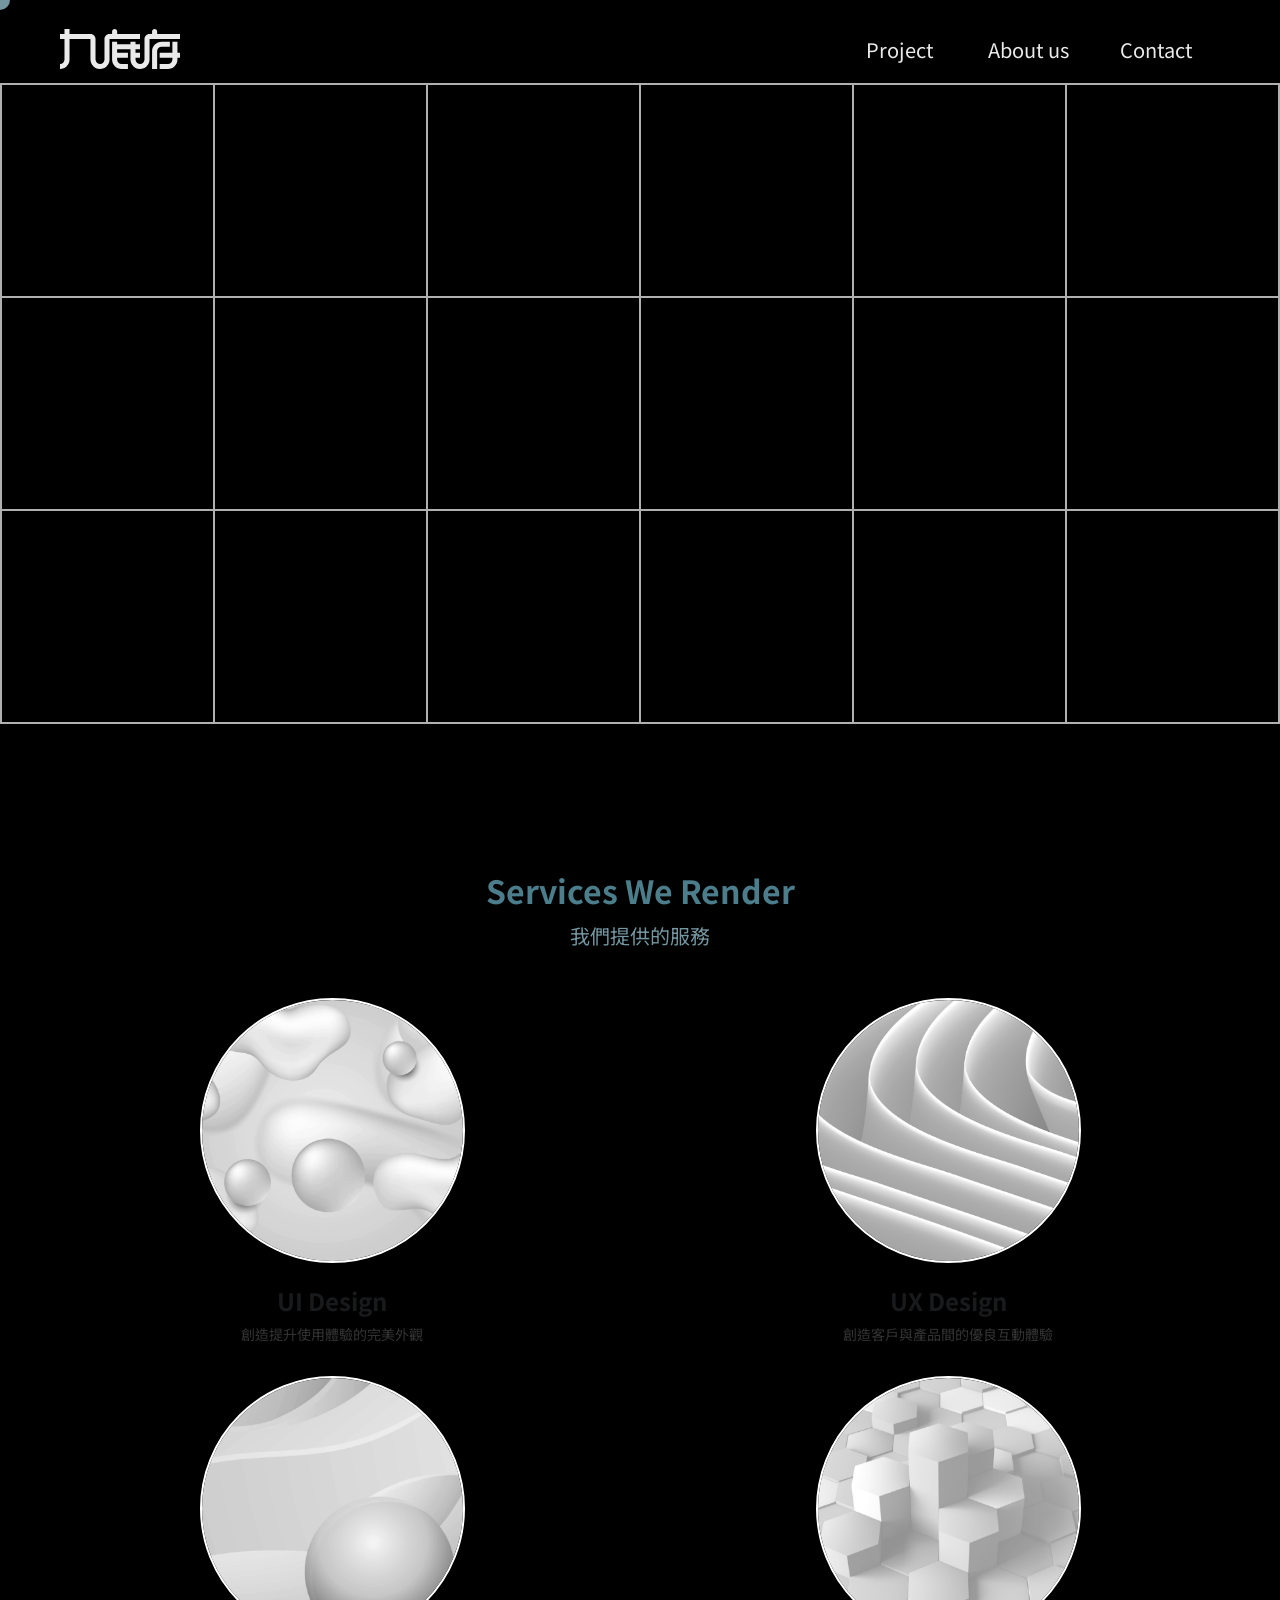
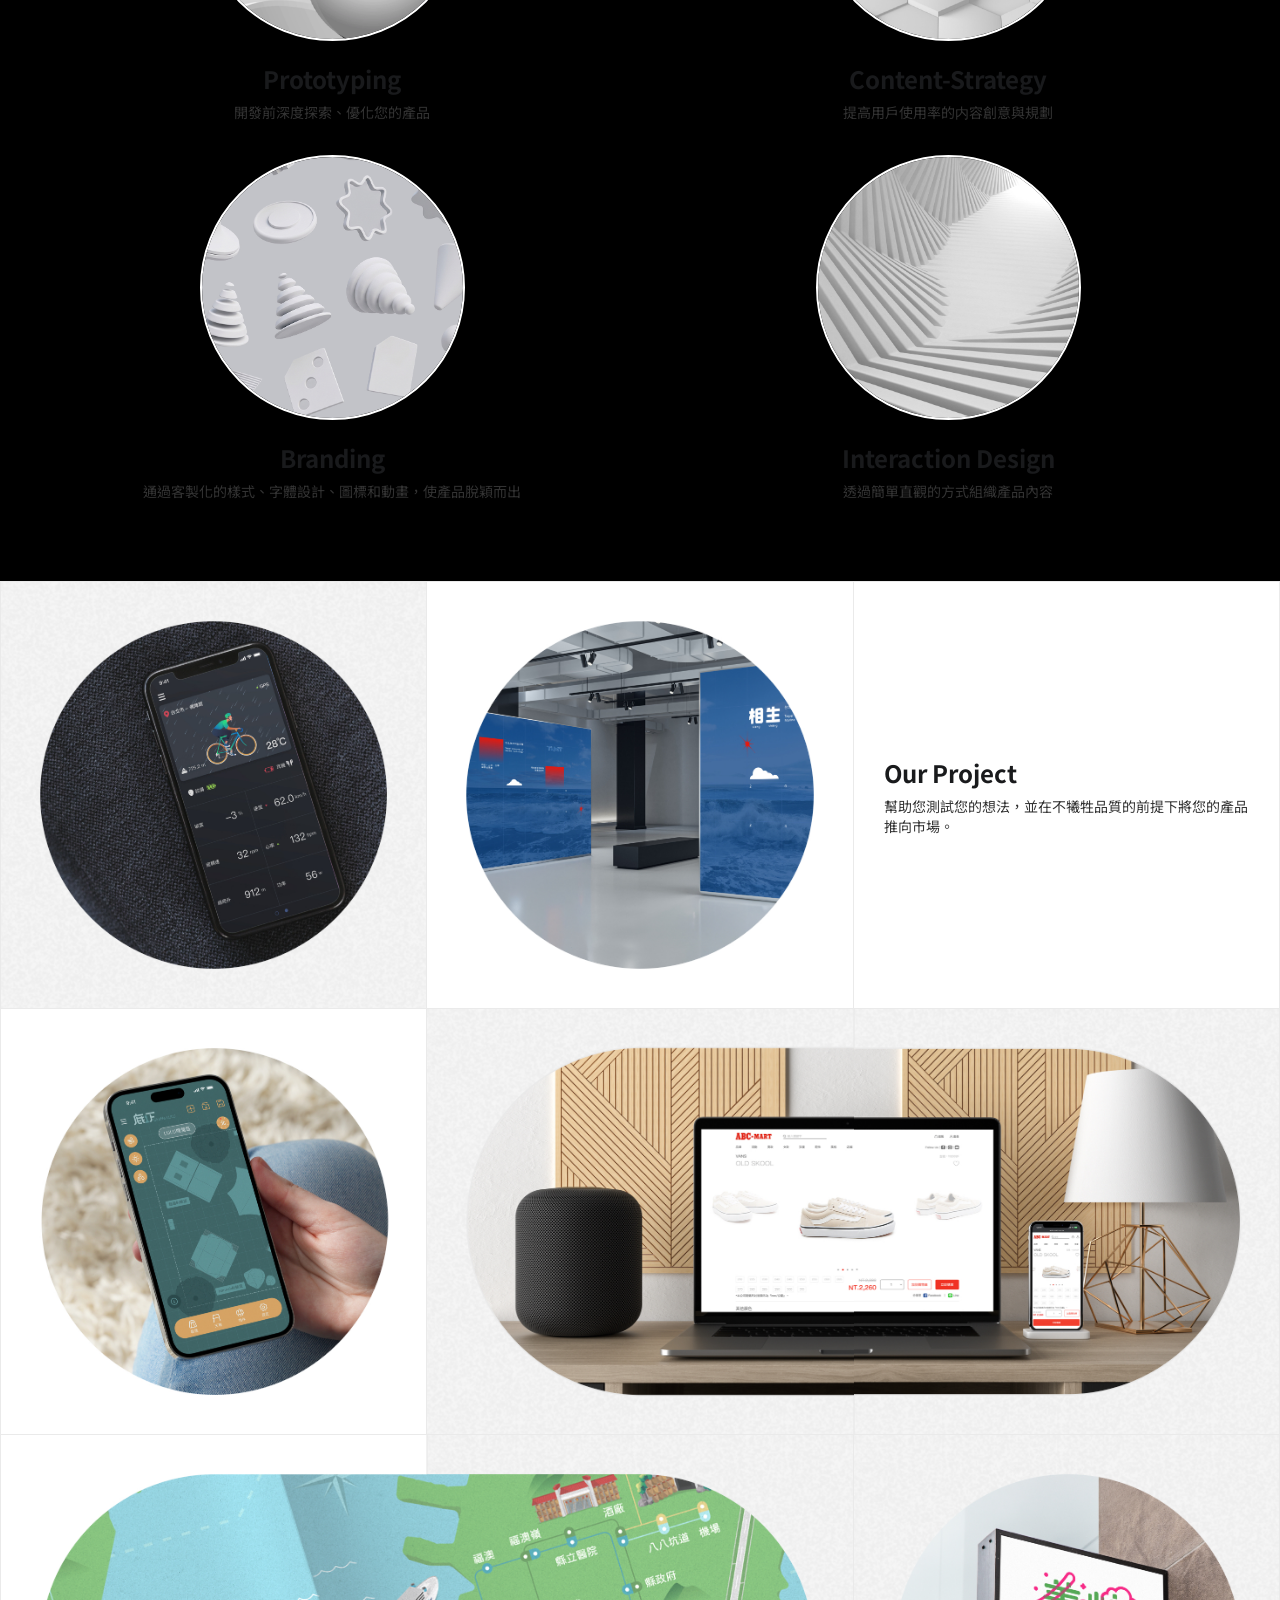
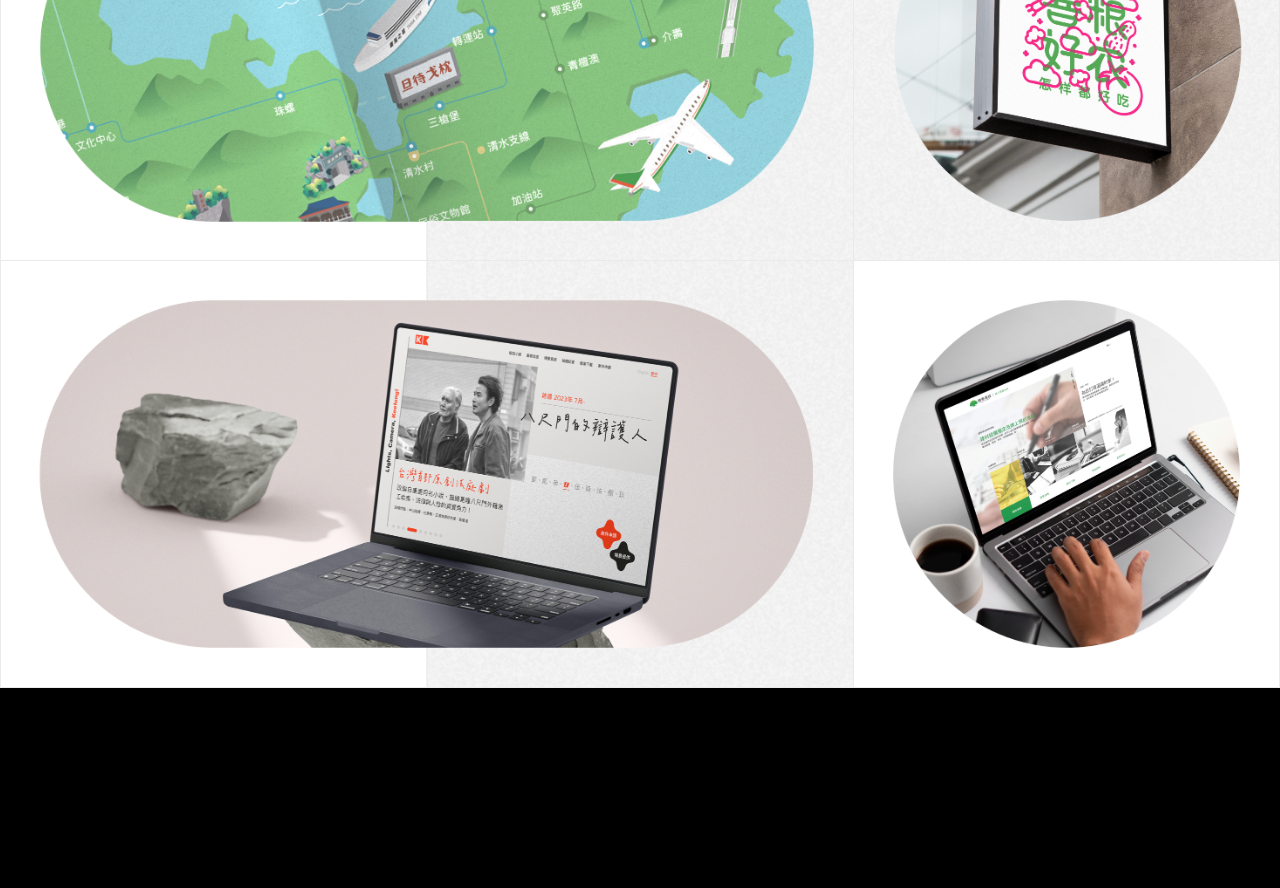
==== index.html @ fb6f55e9 "初始版本：首頁 Banner、Services 區塊、Portfolio Grid" ====
<!DOCTYPE html>
<html lang="zh-Hant">
<head>
  <meta charset="UTF-8">
  <meta name="viewport" content="width=device-width, initial-scale=1.0">
  <title>Giraffe 9 Studio</title>
  <link rel="preconnect" href="https://fonts.googleapis.com">
  <link rel="preconnect" href="https://fonts.gstatic.com" crossorigin>
  <link href="https://fonts.googleapis.com/css2?family=Noto+Sans+TC:wght@300;400;500;700&display=swap" rel="stylesheet">
  <link rel="stylesheet" href="css/style.css">
</head>
<body>
  <!-- Full-site Video Background -->
  <div class="bg-video-wrapper">
    <video class="bg-video" autoplay muted loop playsinline>
      <source src="images_videos/background.mp4" type="video/mp4">
    </video>
  </div>

  <!-- Header -->
  <header class="header">
    <a href="index.html" class="header-logo">
      <img src="images_videos/logo_white.svg" alt="Giraffe 9 Studio" width="120" height="40">
    </a>
    <nav class="header-nav">
      <a href="works.html">Project</a>
      <a href="about.html">About us</a>
      <a href="contact.html">Contact</a>
    </nav>
    <button class="menu-toggle" aria-label="開啟選單">
      <span></span>
      <span></span>
      <span></span>
    </button>
  </header>

  <!-- Site Content Container -->
  <div class="site-content">

    <!-- Banner -->
    <section class="banner">
      <video class="banner-video" autoplay muted loop playsinline>
        <source src="images_videos/banner.mp4" type="video/mp4">
      </video>
      <div class="banner-grid-wrapper">
        <div class="banner-grid">
          <div class="banner-grid-item"></div>
          <div class="banner-grid-item"></div>
          <div class="banner-grid-item"></div>
          <div class="banner-grid-item"></div>
          <div class="banner-grid-item"></div>
          <div class="banner-grid-item"></div>
          <div class="banner-grid-item"></div>
          <div class="banner-grid-item"></div>
          <div class="banner-grid-item"></div>
          <div class="banner-grid-item"></div>
          <div class="banner-grid-item"></div>
          <div class="banner-grid-item"></div>
          <div class="banner-grid-item"></div>
          <div class="banner-grid-item"></div>
          <div class="banner-grid-item"></div>
          <div class="banner-grid-item"></div>
          <div class="banner-grid-item"></div>
          <div class="banner-grid-item"></div>
        </div>
      </div>
    </section>

    <!-- Services Section -->
    <section class="services">
      <h2 class="services-title">Services We Render</h2>
      <p class="services-subtitle">我們提供的服務</p>

      <div class="services-grid">
        <!-- Row 1: circle + circle + pill -->
        <div class="service-item-wrapper circle-wrapper">
          <div class="service-item circle">
            <img src="images_videos/block_a/block_a_01.jpg" alt="UI Design" class="service-img default">
            <img src="images_videos/block_a/block_a_01_color.jpg" alt="UI Design" class="service-img hover">
          </div>
          <h3 class="service-name">UI Design</h3>
          <p class="service-desc">創造提升使用體驗的完美外觀</p>
        </div>
        <div class="service-item-wrapper circle-wrapper">
          <div class="service-item circle">
            <img src="images_videos/block_a/block_a_02.jpg" alt="UX Design" class="service-img default">
            <img src="images_videos/block_a/block_a_02_color.jpg" alt="UX Design" class="service-img hover">
          </div>
          <h3 class="service-name">UX Design</h3>
          <p class="service-desc">創造客戶與產品間的優良互動體驗</p>
        </div>
        <div class="service-item-wrapper pill-wrapper">
          <div class="service-item pill">
            <img src="images_videos/block_a/block_a_03.jpg" alt="Prototyping" class="service-img default">
            <img src="images_videos/block_a/block_a_03_color.jpg" alt="Prototyping" class="service-img hover">
          </div>
          <h3 class="service-name">Prototyping</h3>
          <p class="service-desc">開發前深度探索、優化您的產品</p>
        </div>

        <!-- Row 2: circle + pill + circle -->
        <div class="service-item-wrapper circle-wrapper">
          <div class="service-item circle">
            <img src="images_videos/block_a/block_a_04.jpg" alt="Content-Strategy" class="service-img default">
            <img src="images_videos/block_a/block_a_04_color.jpg" alt="Content-Strategy" class="service-img hover">
          </div>
          <h3 class="service-name">Content-Strategy</h3>
          <p class="service-desc">提高用戶使用率的内容創意與規劃</p>
        </div>
        <div class="service-item-wrapper pill-wrapper">
          <div class="service-item pill">
            <img src="images_videos/block_a/block_a_05.jpg" alt="Branding" class="service-img default">
            <img src="images_videos/block_a/block_a_05_color.jpg" alt="Branding" class="service-img hover">
          </div>
          <h3 class="service-name">Branding</h3>
          <p class="service-desc">通過客製化的樣式、字體設計、圖標和動畫，使產品脫穎而出</p>
        </div>
        <div class="service-item-wrapper circle-wrapper">
          <div class="service-item circle">
            <img src="images_videos/block_a/block_a_06.jpg" alt="Interaction Design" class="service-img default">
            <img src="images_videos/block_a/block_a_06_color.jpg" alt="Interaction Design" class="service-img hover">
          </div>
          <h3 class="service-name">Interaction Design</h3>
          <p class="service-desc">透過簡單直觀的方式組織產品內容</p>
        </div>
      </div>
    </section>

    <!-- Portfolio Grid -->
    <div class="portfolio-grid-wrapper">
      <section class="portfolio-grid">
        <div class="portfolio-item">
          <img src="images_videos/block_b/01.jpg" alt="作品 1" class="portfolio-img default">
          <img src="images_videos/block_b/01_hover.jpg" alt="作品 1" class="portfolio-img hover">
        </div>
        <div class="portfolio-item">
          <img src="images_videos/block_b/02.jpg" alt="作品 2" class="portfolio-img default">
          <img src="images_videos/block_b/02_hover.jpg" alt="作品 2" class="portfolio-img hover">
        </div>
        <div class="portfolio-item portfolio-text">
          <div class="portfolio-text-content">
            <h3>Our Project</h3>
            <p>幫助您測試您的想法，並在不犧牲品質的前提下將您的產品推向市場。</p>
          </div>
        </div>
        <div class="portfolio-item">
          <img src="images_videos/block_b/04.jpg" alt="作品 4" class="portfolio-img default">
          <img src="images_videos/block_b/04_hover.jpg" alt="作品 4" class="portfolio-img hover">
        </div>
        <div class="portfolio-item group-a">
          <img src="images_videos/block_b/05.jpg" alt="作品 5" class="portfolio-img default">
          <img src="images_videos/block_b/05_hover.jpg" alt="作品 5" class="portfolio-img hover">
        </div>
        <div class="portfolio-item group-a">
          <img src="images_videos/block_b/06.jpg" alt="作品 6" class="portfolio-img default">
          <img src="images_videos/block_b/06_hover.jpg" alt="作品 6" class="portfolio-img hover">
        </div>
        <div class="portfolio-item group-b">
          <img src="images_videos/block_b/07.jpg" alt="作品 7" class="portfolio-img default">
          <img src="images_videos/block_b/07_hover.jpg" alt="作品 7" class="portfolio-img hover">
        </div>
        <div class="portfolio-item group-b">
          <img src="images_videos/block_b/08.jpg" alt="作品 8" class="portfolio-img default">
          <img src="images_videos/block_b/08_hover.jpg" alt="作品 8" class="portfolio-img hover">
        </div>
        <div class="portfolio-item">
          <img src="images_videos/block_b/09.jpg" alt="作品 9" class="portfolio-img default">
          <img src="images_videos/block_b/09_hover.jpg" alt="作品 9" class="portfolio-img hover">
        </div>
        <div class="portfolio-item group-c">
          <img src="images_videos/block_b/10.jpg" alt="作品 10" class="portfolio-img default">
          <img src="images_videos/block_b/10_hover.jpg" alt="作品 10" class="portfolio-img hover">
        </div>
        <div class="portfolio-item group-c">
          <img src="images_videos/block_b/11.jpg" alt="作品 11" class="portfolio-img default">
          <img src="images_videos/block_b/11_hover.jpg" alt="作品 11" class="portfolio-img hover">
        </div>
        <div class="portfolio-item">
          <img src="images_videos/block_b/12.jpg" alt="作品 12" class="portfolio-img default">
          <img src="images_videos/block_b/12_hover.jpg" alt="作品 12" class="portfolio-img hover">
        </div>
      </section>
    </div>

  </div>

  <!-- Custom Cursor -->
  <div class="cursor-dot"></div>

  <script src="js/main.js?v=2"></script>
</body>
</html>
---- css/style.css ----
/* ===== Reset & Base ===== */
*,
*::before,
*::after {
  margin: 0;
  padding: 0;
  box-sizing: border-box;
}

:root {
  --color-primary: #1a1a1a;
  --color-white: #fff;
  --font-main: 'Noto Sans TC', 'Helvetica Neue', Arial, sans-serif;
  --max-width: 1600px;
  --content-max-width: 1950px;
}

html {
  height: 100%;
}

body {
  font-family: var(--font-main);
  margin: 0;
  min-height: 100%;
  background: #000;
}

/* ===== Full-site Video Background ===== */
.bg-video-wrapper {
  position: fixed;
  top: 0;
  left: 0;
  width: 100%;
  height: 100%;
  z-index: 0;
}

.bg-video {
  width: 100%;
  height: 100%;
  object-fit: cover;
}

/* ===== Content Container ===== */
.site-content {
  position: relative;
  z-index: 1;
  max-width: var(--content-max-width);
  margin: 0 auto;
  min-height: 100vh;
  padding-bottom: 200px;
}

/* ===== Header ===== */
.header {
  position: fixed;
  top: 0;
  left: 50%;
  transform: translateX(-50%);
  width: 100%;
  max-width: var(--content-max-width);
  height: 98px;
  display: flex;
  align-items: center;
  justify-content: space-between;
  padding: 0 60px;
  z-index: 100;
  background: transparent;
  transition: background 0.3s ease, backdrop-filter 0.3s ease;
}

.header.scrolled {
  background: rgba(0, 0, 0, 0.2);
  backdrop-filter: blur(10px);
  -webkit-backdrop-filter: blur(10px);
}

.header-logo img {
  display: block;
  width: 120px;
  height: 40px;
}

.header-nav {
  display: flex;
  align-items: center;
}

.header-nav a {
  display: inline-flex;
  align-items: center;
  justify-content: center;
  width: 128px;
  height: 100%;
  font-size: 20px;
  font-weight: 400;
  color: #EAEAEA;
  text-decoration: none;
  transition: opacity 0.3s ease;
}

.header-nav a:hover {
  opacity: 0.7;
}

/* Mobile menu toggle */
.menu-toggle {
  display: none;
  background: none;
  border: none;
  cursor: pointer;
  padding: 8px;
  flex-direction: column;
  gap: 6px;
}

.menu-toggle span {
  display: block;
  width: 28px;
  height: 2px;
  background: #EAEAEA;
  transition: transform 0.3s ease, opacity 0.3s ease;
}

/* ===== Responsive Header ===== */
@media (max-width: 1024px) {
  .header {
    padding: 0 28px;
  }
}

@media (max-width: 767px) {
  .header-nav {
    display: none;
  }

  .menu-toggle {
    display: flex;
  }
}

/* ===== Banner ===== */
.banner {
  position: relative;
  width: 100%;
  height: min(820px, 63.08vw);
  overflow: hidden;
}

.banner-video {
  position: absolute;
  top: 0;
  left: 50%;
  transform: translateX(-50%);
  width: 100%;
  max-width: var(--content-max-width);
  height: 100%;
  object-fit: cover;
}

.banner-overlay {
  position: absolute;
  top: 0;
  left: 50%;
  transform: translateX(-50%);
  width: 100%;
  max-width: var(--content-max-width);
  height: 100%;
  object-fit: cover;
  pointer-events: none;
}

/* ===== Banner Grid ===== */
.banner-grid-wrapper {
  position: absolute;
  top: 0;
  left: 0;
  width: 100%;
  height: 100%;
  overflow: hidden;
  display: flex;
  align-items: center;
  justify-content: center;
}

.banner-grid {
  display: grid;
  grid-template-columns: repeat(6, 325px);
  grid-template-rows: repeat(3, 325px);
  width: 1950px;
  border-top: 2px solid #B0B0B0;
  border-left: 2px solid #B0B0B0;
}

.banner-grid-item {
  border-right: 2px solid #B0B0B0;
  border-bottom: 2px solid #B0B0B0;
}

@media (max-width: 1300px) {
  .banner-grid {
    grid-template-columns: repeat(6, 1fr);
    grid-template-rows: repeat(3, auto);
    width: 100%;
  }

  .banner-grid-item {
    aspect-ratio: 1 / 1;
  }
}

/* ===== Services Section ===== */
.services {
  padding-top: 60px;
  padding-bottom: 80px;
  text-align: center;
}

.services-title {
  font-size: 32px;
  font-weight: 700;
  color: #4B7D8B;
  margin-bottom: 8px;
}

.services-subtitle {
  font-size: 20px;
  font-weight: 400;
  color: #7396A0;
  margin-bottom: 48px;
}

.services-grid {
  display: grid;
  grid-template-columns: 265px 265px 265px 265px;
  grid-template-rows: auto auto;
  gap: 40px 60px;
  max-width: 1240px;
  margin: 0 auto;
  justify-content: center;
}

/* Row 1: circle(1col) + circle(1col) + pill(2col) */
.services-grid .service-item-wrapper:nth-child(1) { grid-area: 1 / 1 / 2 / 2; }
.services-grid .service-item-wrapper:nth-child(2) { grid-area: 1 / 2 / 2 / 3; }
.services-grid .service-item-wrapper:nth-child(3) { grid-area: 1 / 3 / 2 / 5; }
/* Row 2: circle(1col) + pill(2col) + circle(1col) */
.services-grid .service-item-wrapper:nth-child(4) { grid-area: 2 / 1 / 3 / 2; }
.services-grid .service-item-wrapper:nth-child(5) { grid-area: 2 / 2 / 3 / 4; }
.services-grid .service-item-wrapper:nth-child(6) { grid-area: 2 / 4 / 3 / 5; }

/* Wrapper */
.service-item-wrapper {
  display: flex;
  flex-direction: column;
  align-items: center;
}

/* Service item shape */
.service-item {
  position: relative;
  overflow: hidden;
  border: 2px solid #FFFFFF;
  width: 100%;
}

.service-item.circle {
  border-radius: 50%;
  width: 265px;
  height: 265px;
}

.service-item.pill {
  border-radius: 999px;
  width: 100%;
  height: 265px;
}

.service-item .service-img {
  position: absolute;
  top: 0;
  left: 0;
  width: 100%;
  height: 100%;
  object-fit: cover;
  transition: opacity 0.3s ease;
}

.service-item .service-img.hover {
  opacity: 0;
}

.service-item-wrapper:hover .service-img.default {
  opacity: 0;
}

.service-item-wrapper:hover .service-img.hover {
  opacity: 1;
}

.service-item-wrapper:hover .service-item {
  box-shadow: 0 0 50px #7396A0;
}

/* Service text */
.service-name {
  margin-top: 20px;
  font-size: 24px;
  font-weight: 700;
  color: #191A1C;
}

.service-desc {
  margin-top: 6px;
  font-size: 14px;
  font-weight: 400;
  color: #333333;
}

/* ===== Services Responsive ===== */
@media (max-width: 1300px) {
  .services-grid {
    grid-template-columns: 1fr 1fr;
    gap: 32px 16px;
    max-width: 100%;
    padding: 0 32px;
  }

  .services-grid .service-item-wrapper:nth-child(1) { grid-area: auto; }
  .services-grid .service-item-wrapper:nth-child(2) { grid-area: auto; }
  .services-grid .service-item-wrapper:nth-child(3) { grid-area: auto; }
  .services-grid .service-item-wrapper:nth-child(4) { grid-area: auto; }
  .services-grid .service-item-wrapper:nth-child(5) { grid-area: auto; }
  .services-grid .service-item-wrapper:nth-child(6) { grid-area: auto; }

  .service-item.pill {
    border-radius: 50%;
    width: 265px;
    height: 265px;
    aspect-ratio: 1 / 1;
  }
}

@media (max-width: 767px) {
  .services-grid {
    grid-template-columns: 1fr 1fr;
    max-width: 100%;
    padding: 0 16px;
  }

  .service-item.circle,
  .service-item.pill {
    width: 200px;
    height: 200px;
    max-width: 200px;
    margin: 0 auto;
  }

  .service-name {
    font-size: 20px;
  }
}

/* ===== Portfolio Grid ===== */
.portfolio-grid-wrapper {
  width: 100%;
  overflow: hidden;
}

.portfolio-grid {
  display: grid;
  grid-template-columns: repeat(6, 325px);
  grid-template-rows: repeat(2, 325px);
  width: 1950px;
  margin: 0 auto;
  position: relative;
  left: 50%;
  transform: translateX(-50%);
  border-top: 1px solid #EAEAEA;
  border-left: 1px solid #EAEAEA;
}

.portfolio-item {
  background: #FFFFFF;
  border-right: 1px solid #EAEAEA;
  border-bottom: 1px solid #EAEAEA;
  overflow: hidden;
}

/* Remove right border between items 5-6, 7-8, 10-11 */
.portfolio-item:nth-child(5),
.portfolio-item:nth-child(7),
.portfolio-item:nth-child(10) {
  border-right: none;
}

/* Remove left border on items 6, 8, 11 (handled by previous item's missing right border) */

/* Portfolio text card */
.portfolio-text {
  display: flex;
  align-items: center;
  justify-content: flex-start;
}

.portfolio-text-content {
  padding: 30px;
  text-align: left;
}

.portfolio-text-content h3 {
  font-size: 24px;
  font-weight: 700;
  color: #191A1C;
  margin-bottom: 6px;
}

.portfolio-text-content p {
  font-size: 14px;
  font-weight: 400;
  color: #333333;
}

.portfolio-item img {
  width: 100%;
  height: 100%;
  object-fit: cover;
  display: block;
}

/* Portfolio hover image swap */
.portfolio-img {
  position: absolute;
  top: 0;
  left: 0;
  width: 100%;
  height: 100%;
  object-fit: cover;
  transition: opacity 0.5s ease-in-out, transform 0.5s ease-in-out;
}

.portfolio-item {
  position: relative;
}

.portfolio-img.hover {
  opacity: 0;
}

/* Single items hover (exclude grouped items) */
.portfolio-item:not(.group-a):not(.group-b):not(.group-c):hover .portfolio-img.default {
  opacity: 0;
  transform: scale(1.03);
}

.portfolio-item:not(.group-a):not(.group-b):not(.group-c):hover .portfolio-img.hover {
  opacity: 1;
  transform: scale(1.03);
}

/* Grouped items hover: only fade, no scale */
.portfolio-item.group-a:hover .portfolio-img.default,
.portfolio-item.group-b:hover .portfolio-img.default,
.portfolio-item.group-c:hover .portfolio-img.default {
  opacity: 0;
}

.portfolio-item.group-a:hover .portfolio-img.hover,
.portfolio-item.group-b:hover .portfolio-img.hover,
.portfolio-item.group-c:hover .portfolio-img.hover {
  opacity: 1;
}

/* Grouped items: when any item in the group is hovered, all in group swap */
.portfolio-grid:has(.group-a:hover) .group-a .portfolio-img.default,
.portfolio-grid:has(.group-b:hover) .group-b .portfolio-img.default,
.portfolio-grid:has(.group-c:hover) .group-c .portfolio-img.default {
  opacity: 0;
}

.portfolio-grid:has(.group-a:hover) .group-a .portfolio-img.hover,
.portfolio-grid:has(.group-b:hover) .group-b .portfolio-img.hover,
.portfolio-grid:has(.group-c:hover) .group-c .portfolio-img.hover {
  opacity: 1;
}

/* ===== Portfolio Grid Responsive ===== */
@media (max-width: 1300px) {
  .portfolio-grid {
    width: 100%;
    left: 0;
    transform: none;
    grid-template-columns: repeat(3, 1fr);
    grid-template-rows: auto;
  }

  .portfolio-item {
    aspect-ratio: 1 / 1;
  }
}

@media (max-width: 767px) {
  .portfolio-grid {
    grid-template-columns: repeat(2, 1fr);
  }
}

/* ===== Custom Cursor ===== */
.cursor-dot {
  position: fixed;
  top: 0;
  left: 0;
  width: 20px;
  height: 20px;
  background: #7396A0;
  border-radius: 50%;
  pointer-events: none;
  z-index: 9999;
  transform: translate(-50%, -50%);
  transition: width 0.2s ease, height 0.2s ease, background 0.2s ease, opacity 0.2s ease;
}

.cursor-dot.active {
  width: 36px;
  height: 36px;
  background: #4B7D8B;
  opacity: 0.7;
}
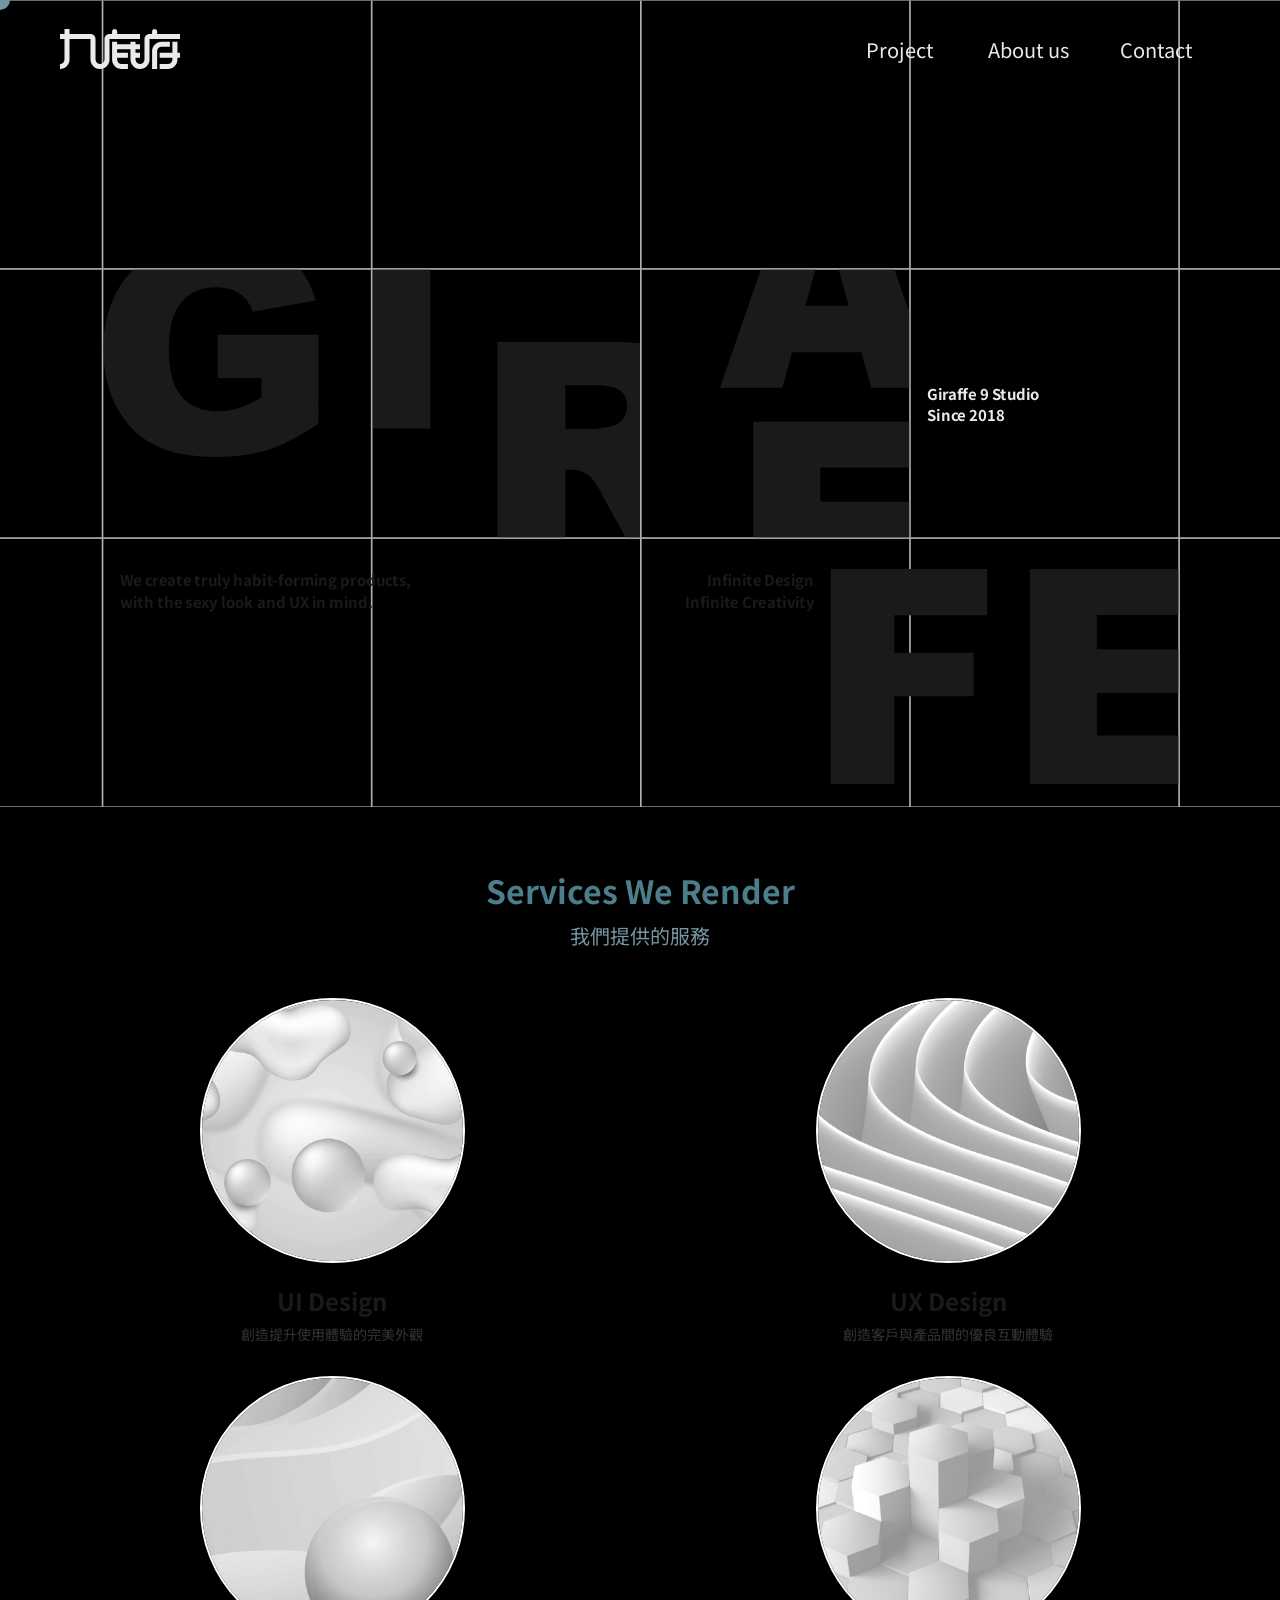
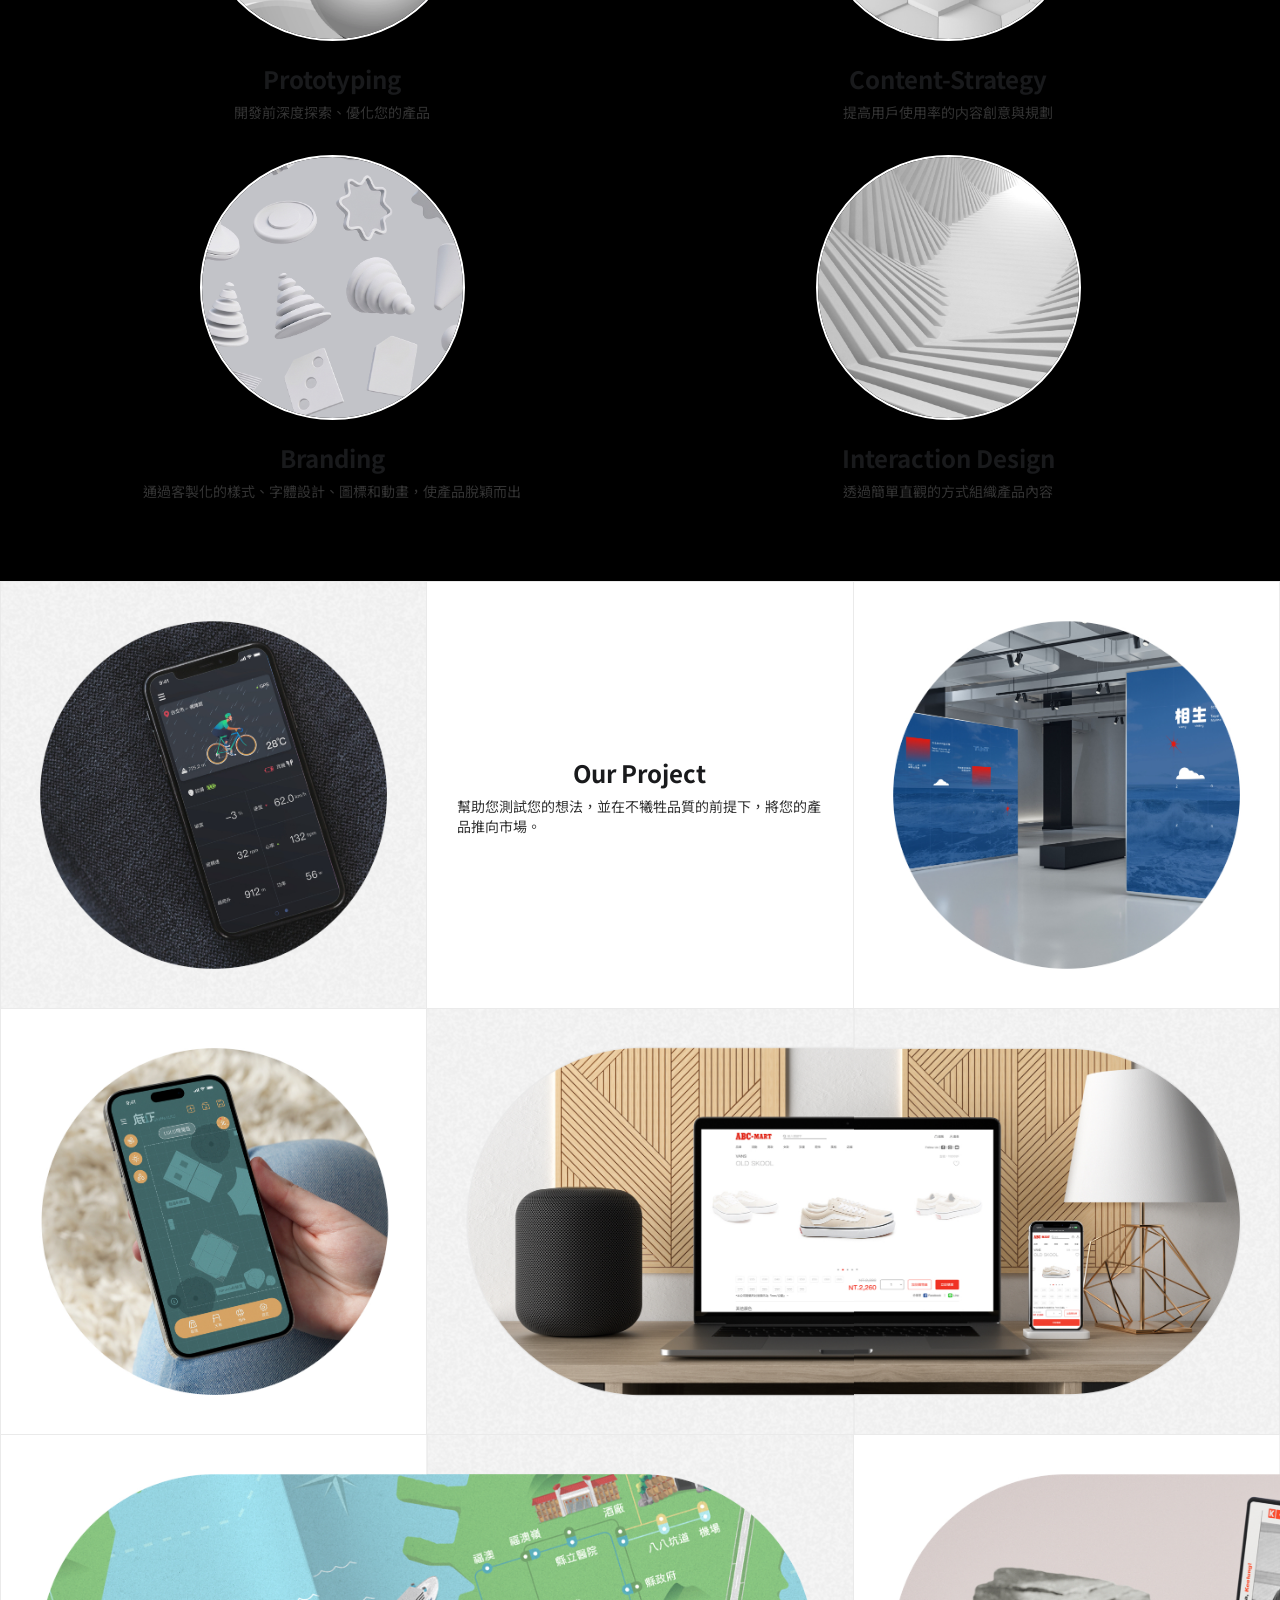
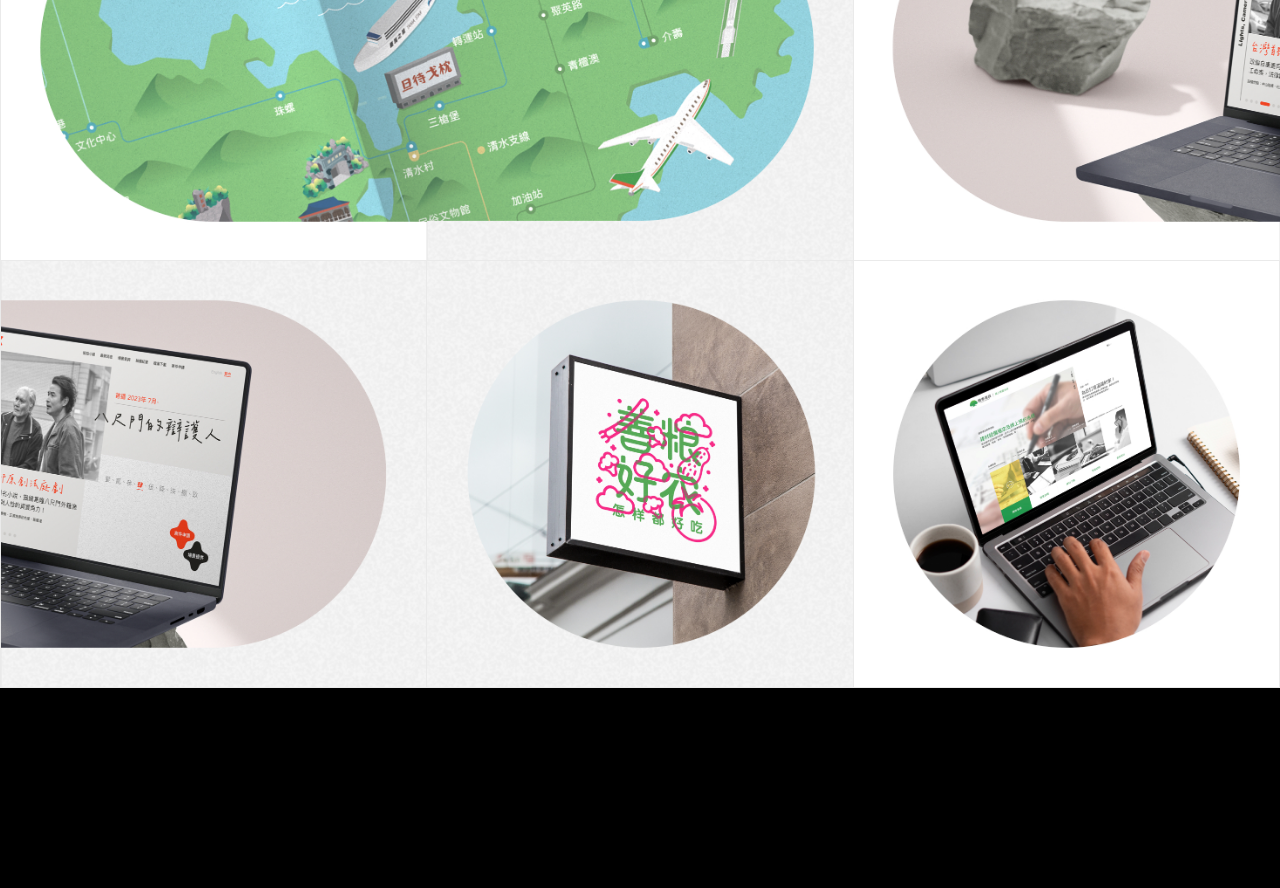
==== commit 957af99b: "首頁完成：Banner動畫、Services區塊、Portfolio Grid、游標效果、Tooltip、滾動動畫" ====
--- a/index.html
+++ b/index.html
@@ -3,6 +3,7 @@
 <head>
   <meta charset="UTF-8">
   <meta name="viewport" content="width=device-width, initial-scale=1.0">
+  <meta name="google" content="notranslate">
   <title>Giraffe 9 Studio</title>
   <link rel="preconnect" href="https://fonts.googleapis.com">
   <link rel="preconnect" href="https://fonts.gstatic.com" crossorigin>
@@ -51,16 +52,54 @@
           <div class="banner-grid-item"></div>
           <div class="banner-grid-item"></div>
           <div class="banner-grid-item"></div>
-          <div class="banner-grid-item"></div>
-          <div class="banner-grid-item"></div>
-          <div class="banner-grid-item"></div>
-          <div class="banner-grid-item"></div>
-          <div class="banner-grid-item"></div>
-          <div class="banner-grid-item"></div>
-          <div class="banner-grid-item"></div>
-          <div class="banner-grid-item"></div>
-          <div class="banner-grid-item"></div>
-          <div class="banner-grid-item"></div>
+          <div class="banner-grid-item banner-grid-letter">
+            <svg class="banner-letter-g" width="260" height="260" viewBox="0 0 260 260" xmlns="http://www.w3.org/2000/svg">
+              <path d="M138.09344,164.644565 L138.09344,112.332377 L260,112.332377 L260,219.526086 C236.659473,235.190734 216.026111,245.854851 198.085887,251.504622 C180.159689,257.168207 158.881096,260 134.264135,260 C103.966336,260 79.2652136,254.916587 60.1607682,244.735947 C41.0703496,234.569121 26.2580924,219.415578 15.7520501,199.28913 C5.24600777,179.162682 0,156.066305 0,130 C0,102.566146 5.73694432,78.6962066 17.2388865,58.4039953 C28.7268019,38.1117841 45.5589124,22.7095952 67.735218,12.1836149 C85.0442382,4.06120497 108.314631,0 137.57445,0 C165.782262,0 186.892533,2.52789289 200.877212,7.55605143 C214.86189,12.58421 226.476047,20.3889066 235.705654,30.9563277 C244.935261,41.5375624 251.86448,54.9505897 256.507337,71.1677824 L180.412171,84.5531824 C177.270177,75.0632239 171.968062,67.7972585 164.477773,62.7691 C156.987484,57.7409415 147.449288,55.2268622 135.835132,55.2268622 C118.526111,55.2268622 104.751834,61.1529062 94.4702201,72.9773669 C84.2026327,84.8156413 79.068839,103.5331 79.068839,129.143555 C79.068839,156.356391 84.2587397,175.792158 94.6385412,187.450855 C105.032369,199.109553 119.522011,204.952715 138.09344,204.952715 C146.916271,204.952715 155.332326,203.681862 163.341606,201.181596 C171.364912,198.667517 180.524385,194.37148 190.862106,188.3073 L190.862106,164.644565 L138.09344,164.644565 Z" fill="currentColor"/>
+            </svg>
+          </div>
+          <div class="banner-grid-item banner-grid-letter">
+            <svg class="banner-letter-i" width="70" height="260" viewBox="0 0 70 260" xmlns="http://www.w3.org/2000/svg">
+              <polygon points="0 260 70 260 70 0 0 0" fill="currentColor"/>
+            </svg>
+            <svg class="banner-letter-r" width="261" height="260" viewBox="0 0 261 260" xmlns="http://www.w3.org/2000/svg">
+              <path d="M82.9902645,105.351354 L117.4236,105.351354 C121.141412,105.351354 128.359197,104.165705 139.062431,101.794407 C144.464878,100.737322 148.894303,98.0089006 152.307139,93.6519971 C155.734497,89.2665238 157.448177,84.2382287 157.448177,78.5671117 C157.448177,70.1675732 154.746953,63.7250701 149.344507,59.2253173 C143.927538,54.7398495 133.776166,52.4971155 118.87587,52.4971155 L82.9902645,52.4971155 L82.9902645,105.351354 Z M0.9515,260 L0.9515,0 L137.087343,0 C162.313283,0 181.613959,2.12845448 194.960325,6.38536344 C208.292169,10.6422724 219.053494,18.5418384 227.229777,30.0554915 C235.406061,41.5834295 239.486941,55.6398 239.486941,72.1817483 C239.486941,86.6095269 236.364559,99.0517005 230.105273,109.522554 C223.86051,119.979122 215.248545,128.46437 204.312948,134.964013 C197.342049,139.106642 187.771586,142.535026 175.630604,145.249162 C185.360817,148.448986 192.447897,151.648811 196.891845,154.83435 C199.898045,156.962804 204.240334,161.533982 209.947758,168.505027 C215.655181,175.490358 219.474653,180.875776 221.39165,184.661282 L260.9515,260 L168.659705,260 L125.004452,180.547223 C119.471301,170.262074 114.533581,163.576727 110.220338,160.505467 C104.324119,156.491402 97.6581972,154.462942 90.2080492,154.462942 L82.9902645,154.462942 L82.9902645,260 L0.9515,260 Z" fill="currentColor"/>
+            </svg>
+          </div>
+          <div class="banner-grid-item banner-grid-letter banner-grid-letter-ae">
+            <div class="letter-ae-group">
+              <svg class="banner-letter-a" width="261" height="261" viewBox="0 0 261 261" xmlns="http://www.w3.org/2000/svg">
+                <path d="M156.092824,161.37389 L129.731986,67.9075969 L103.646697,161.37389 L156.092824,161.37389 Z M171.405466,217.599372 L87.625501,217.599372 L75.9868434,260.5113 L0.6308,260.5113 L90.3941106,0.5113 L170.880611,0.5113 L260.6308,260.5113 L183.345915,260.5113 L171.405466,217.599372 Z" fill="currentColor"/>
+              </svg>
+              <svg class="banner-letter-e" width="221" height="261" viewBox="0 0 221 261" xmlns="http://www.w3.org/2000/svg">
+                <polygon points="0.9049 0.3106 216.990922 0.3106 216.990922 55.8218356 81.7077674 55.8218356 81.7077674 97.1481364 207.198807 97.1481364 207.198807 150.173794 81.7077674 150.173794 81.7077674 201.428121 220.9049 201.428121 220.9049 260.3106 0.9049 260.3106" fill="currentColor"/>
+              </svg>
+            </div>
+          </div>
+          <div class="banner-grid-item banner-grid-text">
+            <p class="banner-studio-name typewriter" data-text="Giraffe 9 Studio"></p>
+            <p class="banner-studio-since typewriter" data-text="Since 2018"></p>
+          </div>
+          <div class="banner-grid-item"></div>
+          <div class="banner-grid-item"></div>
+          <div class="banner-grid-item banner-grid-text-dark">
+            <p class="typewriter" data-text="We create truly habit-forming products,"></p>
+            <p class="typewriter" data-text="with the sexy look and UX in mind."></p>
+          </div>
+          <div class="banner-grid-item"></div>
+          <div class="banner-grid-item banner-grid-letter banner-grid-letter-f">
+            <div class="banner-f-text">
+              <p class="typewriter" data-text="Infinite Design"></p>
+              <p class="typewriter" data-text="Infinite Creativity"></p>
+            </div>
+            <svg class="banner-letter-f" width="190" height="261" viewBox="0 0 190 261" xmlns="http://www.w3.org/2000/svg">
+              <polygon points="0.3036 0.3106 189.3036 0.3106 189.3036 56.1789589 77.0861243 56.1789589 77.0861243 101.576465 172.938551 101.576465 172.938551 154.07358 77.0861243 154.07358 77.0861243 260.3106 0.3036 260.3106" fill="currentColor"/>
+            </svg>
+          </div>
+          <div class="banner-grid-item banner-grid-letter banner-grid-letter-e2">
+            <svg class="banner-letter-e2" width="221" height="261" viewBox="0 0 221 261" xmlns="http://www.w3.org/2000/svg">
+              <polygon points="0.9049 0.3106 216.990922 0.3106 216.990922 55.8218356 81.7077674 55.8218356 81.7077674 97.1481364 207.198807 97.1481364 207.198807 150.173794 81.7077674 150.173794 81.7077674 201.428121 220.9049 201.428121 220.9049 260.3106 0.9049 260.3106" fill="currentColor"/>
+            </svg>
+          </div>
           <div class="banner-grid-item"></div>
         </div>
       </div>
@@ -129,53 +168,53 @@
     <!-- Portfolio Grid -->
     <div class="portfolio-grid-wrapper">
       <section class="portfolio-grid">
-        <div class="portfolio-item">
+        <div class="portfolio-item" data-tooltip="單車喜客 單車碼錶APP設計">
           <img src="images_videos/block_b/01.jpg" alt="作品 1" class="portfolio-img default">
           <img src="images_videos/block_b/01_hover.jpg" alt="作品 1" class="portfolio-img hover">
-        </div>
-        <div class="portfolio-item">
-          <img src="images_videos/block_b/02.jpg" alt="作品 2" class="portfolio-img default">
-          <img src="images_videos/block_b/02_hover.jpg" alt="作品 2" class="portfolio-img hover">
         </div>
         <div class="portfolio-item portfolio-text">
           <div class="portfolio-text-content">
             <h3>Our Project</h3>
-            <p>幫助您測試您的想法，並在不犧牲品質的前提下將您的產品推向市場。</p>
-          </div>
-        </div>
-        <div class="portfolio-item">
+            <p>幫助您測試您的想法，並在不犧牲品質的前提下，將您的產品推向市場。</p>
+          </div>
+        </div>
+        <div class="portfolio-item" data-tooltip="2024放視大賞 展場設計">
+          <img src="images_videos/block_b/02.jpg" alt="作品 2" class="portfolio-img default">
+          <img src="images_videos/block_b/02_hover.jpg" alt="作品 2" class="portfolio-img hover">
+        </div>
+        <div class="portfolio-item" data-tooltip="鹿一下 營位安排APP設計">
           <img src="images_videos/block_b/04.jpg" alt="作品 4" class="portfolio-img default">
           <img src="images_videos/block_b/04_hover.jpg" alt="作品 4" class="portfolio-img hover">
         </div>
-        <div class="portfolio-item group-a">
+        <div class="portfolio-item group-a" data-tooltip="ABC-Mart電商官網設計">
           <img src="images_videos/block_b/05.jpg" alt="作品 5" class="portfolio-img default">
           <img src="images_videos/block_b/05_hover.jpg" alt="作品 5" class="portfolio-img hover">
         </div>
-        <div class="portfolio-item group-a">
+        <div class="portfolio-item group-a" data-tooltip="ABC-Mart電商官網設計">
           <img src="images_videos/block_b/06.jpg" alt="作品 6" class="portfolio-img default">
           <img src="images_videos/block_b/06_hover.jpg" alt="作品 6" class="portfolio-img hover">
         </div>
-        <div class="portfolio-item group-b">
+        <div class="portfolio-item group-b" data-tooltip="馬祖旅遊手冊設計">
           <img src="images_videos/block_b/07.jpg" alt="作品 7" class="portfolio-img default">
           <img src="images_videos/block_b/07_hover.jpg" alt="作品 7" class="portfolio-img hover">
         </div>
-        <div class="portfolio-item group-b">
+        <div class="portfolio-item group-b" data-tooltip="馬祖旅遊手冊設計">
           <img src="images_videos/block_b/08.jpg" alt="作品 8" class="portfolio-img default">
           <img src="images_videos/block_b/08_hover.jpg" alt="作品 8" class="portfolio-img hover">
         </div>
-        <div class="portfolio-item">
+        <div class="portfolio-item group-c" data-tooltip="基隆市政府 隆來拍電影 網頁設計">
+          <img src="images_videos/block_b/10.jpg" alt="作品 10" class="portfolio-img default">
+          <img src="images_videos/block_b/10_hover.jpg" alt="作品 10" class="portfolio-img hover">
+        </div>
+        <div class="portfolio-item group-c" data-tooltip="基隆市政府 隆來拍電影 網頁設計">
+          <img src="images_videos/block_b/11.jpg" alt="作品 11" class="portfolio-img default">
+          <img src="images_videos/block_b/11_hover.jpg" alt="作品 11" class="portfolio-img hover">
+        </div>
+        <div class="portfolio-item" data-tooltip="山東精緻農業品牌計劃">
           <img src="images_videos/block_b/09.jpg" alt="作品 9" class="portfolio-img default">
           <img src="images_videos/block_b/09_hover.jpg" alt="作品 9" class="portfolio-img hover">
         </div>
-        <div class="portfolio-item group-c">
-          <img src="images_videos/block_b/10.jpg" alt="作品 10" class="portfolio-img default">
-          <img src="images_videos/block_b/10_hover.jpg" alt="作品 10" class="portfolio-img hover">
-        </div>
-        <div class="portfolio-item group-c">
-          <img src="images_videos/block_b/11.jpg" alt="作品 11" class="portfolio-img default">
-          <img src="images_videos/block_b/11_hover.jpg" alt="作品 11" class="portfolio-img hover">
-        </div>
-        <div class="portfolio-item">
+        <div class="portfolio-item" data-tooltip="國泰建設 線上客變系統設計">
           <img src="images_videos/block_b/12.jpg" alt="作品 12" class="portfolio-img default">
           <img src="images_videos/block_b/12_hover.jpg" alt="作品 12" class="portfolio-img hover">
         </div>
@@ -186,6 +225,7 @@
 
   <!-- Custom Cursor -->
   <div class="cursor-dot"></div>
+  <div class="cursor-tooltip"></div>
 
   <script src="js/main.js?v=2"></script>
 </body>
--- a/css/style.css
+++ b/css/style.css
@@ -17,6 +17,11 @@
 
 html {
   height: 100%;
+}
+
+::selection {
+  background: #4B7D8B;
+  color: #FFFFFF;
 }
 
 body {
@@ -71,9 +76,17 @@
 }
 
 .header.scrolled {
-  background: rgba(0, 0, 0, 0.2);
+  background: rgba(0, 0, 0, 0.05);
   backdrop-filter: blur(10px);
   -webkit-backdrop-filter: blur(10px);
+}
+
+.header.scrolled .header-nav a {
+  color: #7396A0;
+}
+
+.header.scrolled .header-logo img {
+  filter: brightness(0) saturate(100%) invert(58%) sepia(12%) saturate(735%) hue-rotate(152deg) brightness(92%) contrast(87%);
 }
 
 .header-logo img {
@@ -191,6 +204,7 @@
   width: 1950px;
   border-top: 2px solid #B0B0B0;
   border-left: 2px solid #B0B0B0;
+  pointer-events: auto;
 }
 
 .banner-grid-item {
@@ -198,15 +212,268 @@
   border-bottom: 2px solid #B0B0B0;
 }
 
+/* Banner grid static text */
+.banner-grid-text {
+  display: flex;
+  flex-direction: column;
+  align-items: flex-start;
+  justify-content: center;
+  padding: 20px;
+  position: relative;
+  overflow: visible;
+}
+
+.banner-studio-name,
+.banner-studio-since {
+  font-size: 18px;
+  font-weight: 700;
+  color: #EAEAEA;
+  margin: 0;
+  white-space: nowrap;
+  min-height: 1.4em;
+}
+
+/* Banner grid dark text (item 14) */
+.banner-grid-text-dark {
+  position: relative;
+  display: flex;
+  flex-direction: column;
+  align-items: flex-start;
+  justify-content: flex-start;
+  padding: 36px 20px 20px 20px;
+  overflow: visible;
+}
+
+.banner-grid-text-dark p {
+  font-size: 18px;
+  font-weight: 700;
+  color: #191A1C;
+  margin: 0;
+  white-space: nowrap;
+  min-height: 1.4em;
+}
+
+.banner-f-text p {
+  font-size: 18px;
+  font-weight: 700;
+  color: #191A1C;
+  margin: 0;
+  white-space: nowrap;
+  min-height: 1.4em;
+}
+
+/* Banner grid letter */
+.banner-grid-letter {
+  position: relative;
+  overflow: hidden;
+  pointer-events: auto;
+}
+
+.banner-grid-letter-f {
+  overflow: visible;
+  clip-path: inset(0 -100% 0 -100%);
+}
+
+.banner-f-text {
+  position: absolute;
+  top: 36px;
+  right: 115px;
+  text-align: right;
+  white-space: nowrap;
+}
+
+.banner-f-text p {
+  font-size: 18px;
+  font-weight: 700;
+  color: #191A1C;
+  margin: 0;
+}
+
+.banner-letter-g {
+  position: absolute;
+  top: -34px;
+  left: 0;
+  width: 260px;
+  height: 260px;
+  color: #191A1C;
+  transition: color 0.4s ease, top 0.4s ease;
+}
+
+.banner-letter-i {
+  position: absolute;
+  top: -68px;
+  left: 0;
+  width: 70px;
+  height: 260px;
+  color: #191A1C;
+  transition: color 0.4s ease, top 0.4s ease;
+}
+
+.banner-letter-r {
+  position: absolute;
+  bottom: -24px;
+  right: -88px;
+  width: 261px;
+  height: 260px;
+  color: #191A1C;
+  transition: color 0.4s ease, bottom 0.4s ease;
+}
+
+.banner-letter-f {
+  position: absolute;
+  top: 36px;
+  right: -95px;
+  width: 190px;
+  height: 261px;
+  color: #191A1C;
+  transition: color 0.4s ease, top 0.4s ease;
+}
+
+.banner-grid-letter-e2 {
+  overflow: hidden;
+}
+
+.banner-letter-e2 {
+  position: absolute;
+  top: 36px;
+  left: 143px;
+  width: 221px;
+  height: 261px;
+  color: #191A1C;
+  transition: color 0.4s ease, top 0.4s ease;
+}
+
+.banner-letter-a {
+  display: block;
+  width: 261px;
+  height: 261px;
+  color: #191A1C;
+}
+
+.banner-letter-e {
+  display: block;
+  width: 221px;
+  height: 261px;
+  color: #191A1C;
+  margin-top: 40px;
+}
+
+/* A+E group container */
+.letter-ae-group {
+  position: absolute;
+  right: -32px;
+  top: -118px;
+  display: flex;
+  flex-direction: column;
+  align-items: flex-end;
+  color: #191A1C;
+  transition: color 0.4s ease, top 0.4s ease;
+}
+
+.banner-grid-letter-ae:hover .letter-ae-group {
+  color: rgba(115, 150, 160, 0.7);
+  top: -118px;
+  animation: float-ae 3s ease-in-out infinite;
+}
+
+.banner-grid-letter-ae .banner-letter-a,
+.banner-grid-letter-ae .banner-letter-e {
+  color: inherit;
+}
+
+.banner-grid-letter-ae:hover .banner-letter-a path,
+.banner-grid-letter-ae:hover .banner-letter-e polygon {
+  stroke: #4B7D8B;
+  stroke-width: 1px;
+}
+
+.banner-grid-letter:hover .banner-letter-g {
+  color: rgba(115, 150, 160, 0.7);
+  top: calc(50% - 130px);
+  animation: float 2s ease-in-out infinite;
+}
+
+.banner-grid-letter:hover .banner-letter-i {
+  color: rgba(115, 150, 160, 0.7);
+  top: calc(50% - 130px);
+  animation: float 2s ease-in-out infinite;
+}
+
+.banner-grid-letter:hover .banner-letter-r {
+  color: rgba(115, 150, 160, 0.7);
+  bottom: calc(50% - 130px);
+  animation: float-delay 2s ease-in-out infinite;
+}
+
+.banner-grid-letter-f:hover .banner-letter-f {
+  color: rgba(115, 150, 160, 0.7);
+  top: calc(50% - 130px);
+  animation: float-f 2s ease-in-out infinite;
+}
+
+.banner-grid-letter-e2:hover .banner-letter-e2 {
+  color: rgba(115, 150, 160, 0.7);
+  top: calc(50% - 130px);
+  animation: float-f 2s ease-in-out infinite;
+}
+
+.banner-letter-g path,
+.banner-letter-i polygon,
+.banner-letter-r path,
+.banner-letter-a path,
+.banner-letter-e polygon,
+.banner-letter-f polygon,
+.banner-letter-e2 polygon {
+  transition: stroke 0.4s ease;
+  stroke: transparent;
+  stroke-width: 0;
+}
+
+.banner-grid-letter:hover .banner-letter-g path,
+.banner-grid-letter:hover .banner-letter-i polygon,
+.banner-grid-letter:hover .banner-letter-r path,
+.banner-grid-letter:hover .banner-letter-f polygon,
+.banner-grid-letter:hover .banner-letter-e2 polygon {
+  stroke: #4B7D8B;
+  stroke-width: 1px;
+}
+
+@keyframes float {
+  0%, 100% { transform: translateY(0); }
+  50% { transform: translateY(-32px); }
+}
+
+@keyframes float-delay {
+  0%, 100% { transform: translateY(0); }
+  50% { transform: translateY(32px); }
+}
+
+@keyframes float-ae {
+  0%, 100% { transform: translateY(-118px); }
+  50% { transform: translateY(118px); }
+}
+
+@keyframes float-f {
+  0%, 100% { transform: translateY(0); }
+  50% { transform: translateY(-28px); }
+}
+
 @media (max-width: 1300px) {
   .banner-grid {
-    grid-template-columns: repeat(6, 1fr);
-    grid-template-rows: repeat(3, auto);
-    width: 100%;
+    transform: scale(var(--banner-scale, 1));
+    transform-origin: center center;
+  }
+}
+
+@media (max-width: 767px) {
+  .banner-grid {
+    border-top: 1px solid #B0B0B0;
+    border-left: 1px solid #B0B0B0;
   }
 
   .banner-grid-item {
-    aspect-ratio: 1 / 1;
+    border-right: 1px solid #B0B0B0;
+    border-bottom: 1px solid #B0B0B0;
   }
 }
 
@@ -388,10 +655,10 @@
   overflow: hidden;
 }
 
-/* Remove right border between items 5-6, 7-8, 10-11 */
+/* Remove right border between grouped items */
 .portfolio-item:nth-child(5),
 .portfolio-item:nth-child(7),
-.portfolio-item:nth-child(10) {
+.portfolio-item:nth-child(9) {
   border-right: none;
 }
 
@@ -401,7 +668,7 @@
 .portfolio-text {
   display: flex;
   align-items: center;
-  justify-content: flex-start;
+  justify-content: center;
 }
 
 .portfolio-text-content {
@@ -414,6 +681,7 @@
   font-weight: 700;
   color: #191A1C;
   margin-bottom: 6px;
+  text-align: center;
 }
 
 .portfolio-text-content p {
@@ -527,3 +795,115 @@
   background: #4B7D8B;
   opacity: 0.7;
 }
+
+/* ===== Banner Letter Entrance Animation ===== */
+@keyframes slide-in-from-top {
+  from { transform: translateY(-300px); opacity: 0; }
+  to { transform: translateY(0); opacity: 1; }
+}
+
+@keyframes slide-in-from-bottom {
+  from { transform: translateY(300px); opacity: 0; }
+  to { transform: translateY(0); opacity: 1; }
+}
+
+.banner-letter-g.entrance {
+  animation: slide-in-from-top 0.8s ease-out 0.3s both;
+}
+
+.banner-letter-i.entrance {
+  animation: slide-in-from-top 0.8s ease-out 0.5s both;
+}
+
+.banner-letter-r.entrance {
+  animation: slide-in-from-bottom 0.8s ease-out 0.7s both;
+}
+
+.letter-ae-group.entrance {
+  animation: slide-in-from-top 0.8s ease-out 0.9s both;
+}
+
+.banner-letter-f.entrance {
+  animation: slide-in-from-top 0.8s ease-out 1.1s both;
+}
+
+.banner-letter-e2.entrance {
+  animation: slide-in-from-top 0.8s ease-out 1.3s both;
+}
+
+/* ===== Services Scroll Reveal ===== */
+@keyframes fade-in-up {
+  from {
+    opacity: 0;
+    transform: translateY(40px);
+  }
+  to {
+    opacity: 1;
+    transform: translateY(0);
+  }
+}
+
+.service-item-wrapper {
+  opacity: 0;
+}
+
+.service-item-wrapper.revealed {
+  animation: fade-in-up 0.6s ease-out forwards;
+}
+
+.service-item-wrapper:nth-child(1).revealed { animation-delay: 0s; }
+.service-item-wrapper:nth-child(2).revealed { animation-delay: 0.15s; }
+.service-item-wrapper:nth-child(3).revealed { animation-delay: 0.3s; }
+.service-item-wrapper:nth-child(4).revealed { animation-delay: 0.45s; }
+.service-item-wrapper:nth-child(5).revealed { animation-delay: 0.6s; }
+.service-item-wrapper:nth-child(6).revealed { animation-delay: 0.75s; }
+
+/* ===== Cursor Tooltip ===== */
+.cursor-tooltip {
+  position: fixed;
+  top: 0;
+  left: 0;
+  padding: 6px 12px;
+  background: #4B7D8B;
+  color: #FFFFFF;
+  font-size: 16px;
+  font-weight: 400;
+  white-space: nowrap;
+  border-radius: 999px;
+  pointer-events: none;
+  z-index: 9998;
+  opacity: 0;
+  transition: opacity 0.2s ease;
+  transform: translate(-50%, 0);
+}
+
+.cursor-tooltip.visible {
+  opacity: 1;
+}
+
+/* ===== Portfolio Scroll Reveal ===== */
+.portfolio-item {
+  opacity: 0;
+}
+
+.portfolio-item.revealed {
+  animation: fade-in 1.2s ease-out forwards;
+}
+
+@keyframes fade-in {
+  from { opacity: 0; }
+  to { opacity: 1; }
+}
+
+.portfolio-item:nth-child(1).revealed { animation-delay: 0s; }
+.portfolio-item:nth-child(2).revealed { animation-delay: 0.15s; }
+.portfolio-item:nth-child(3).revealed { animation-delay: 0.3s; }
+.portfolio-item:nth-child(4).revealed { animation-delay: 0.45s; }
+.portfolio-item:nth-child(5).revealed { animation-delay: 0.6s; }
+.portfolio-item:nth-child(6).revealed { animation-delay: 0.6s; }
+.portfolio-item:nth-child(7).revealed { animation-delay: 0.75s; }
+.portfolio-item:nth-child(8).revealed { animation-delay: 0.75s; }
+.portfolio-item:nth-child(9).revealed { animation-delay: 0.9s; }
+.portfolio-item:nth-child(10).revealed { animation-delay: 0.9s; }
+.portfolio-item:nth-child(11).revealed { animation-delay: 1.05s; }
+.portfolio-item:nth-child(12).revealed { animation-delay: 1.2s; }
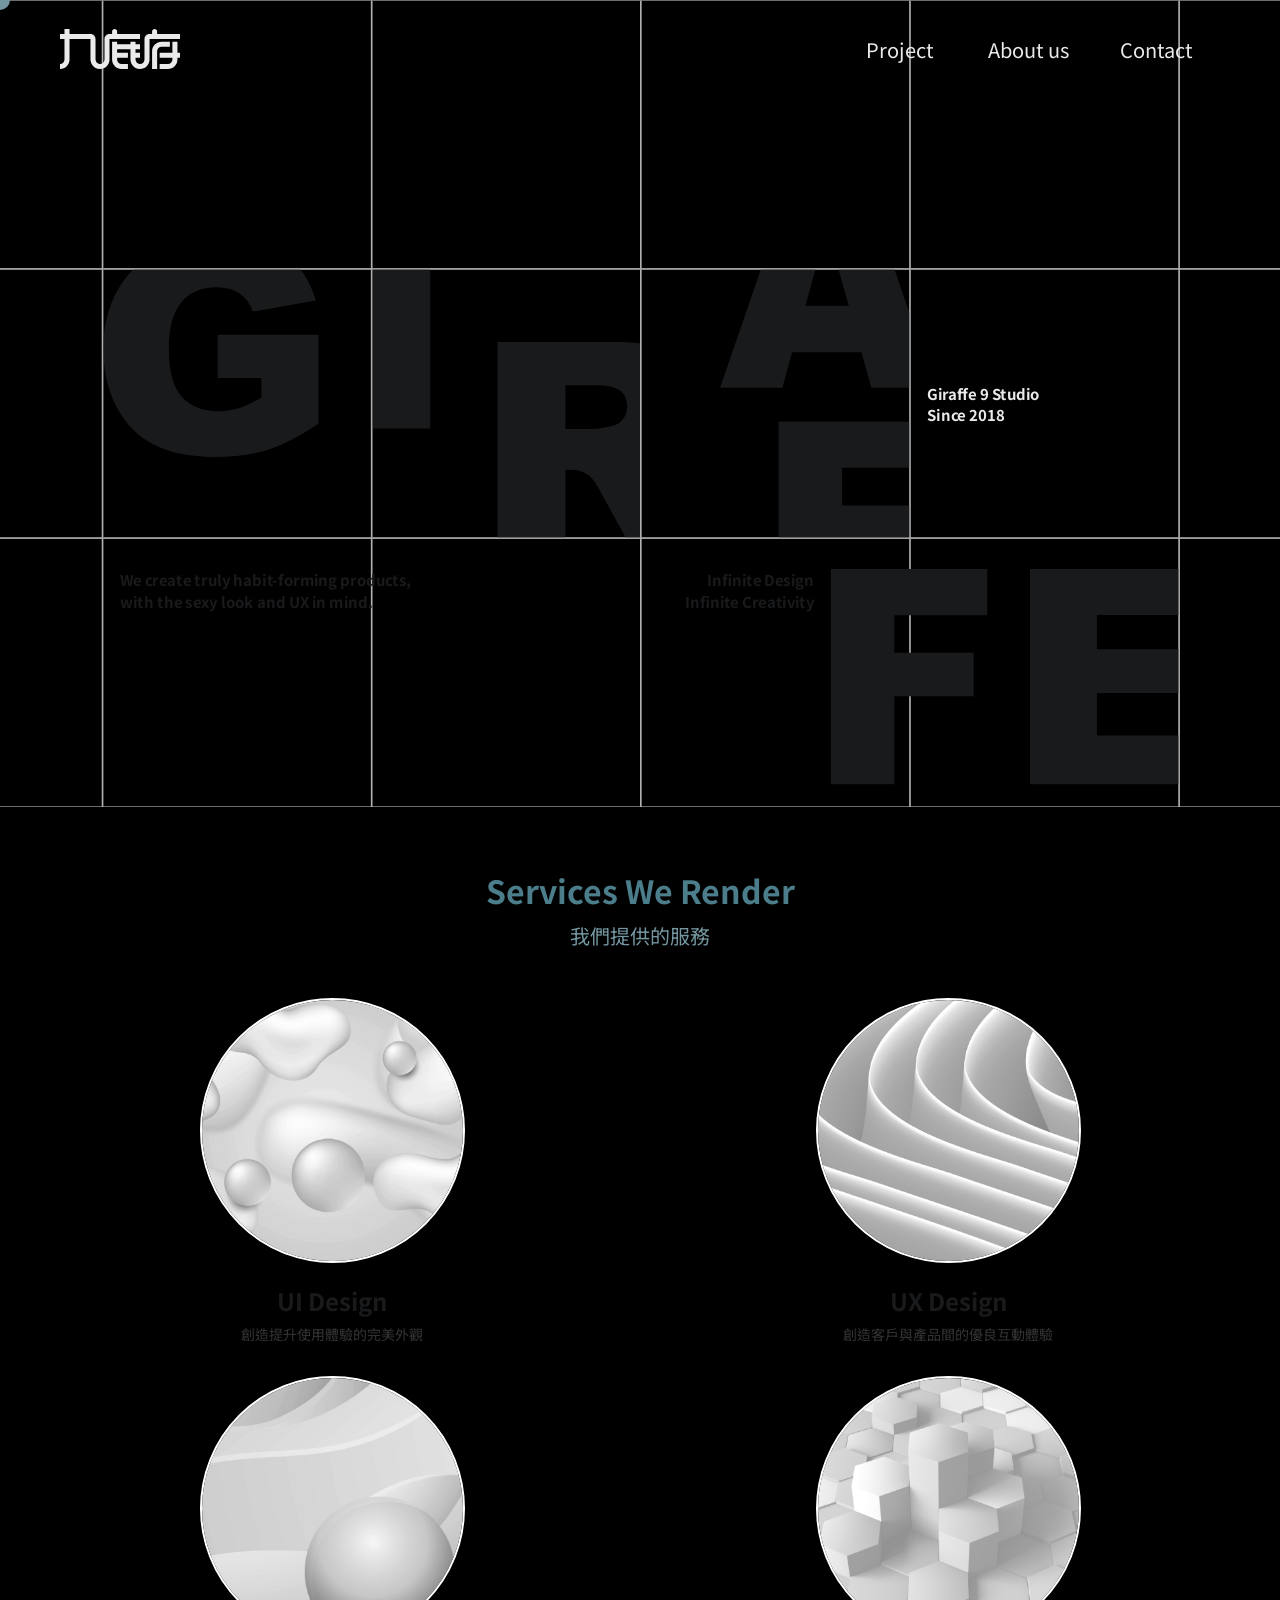
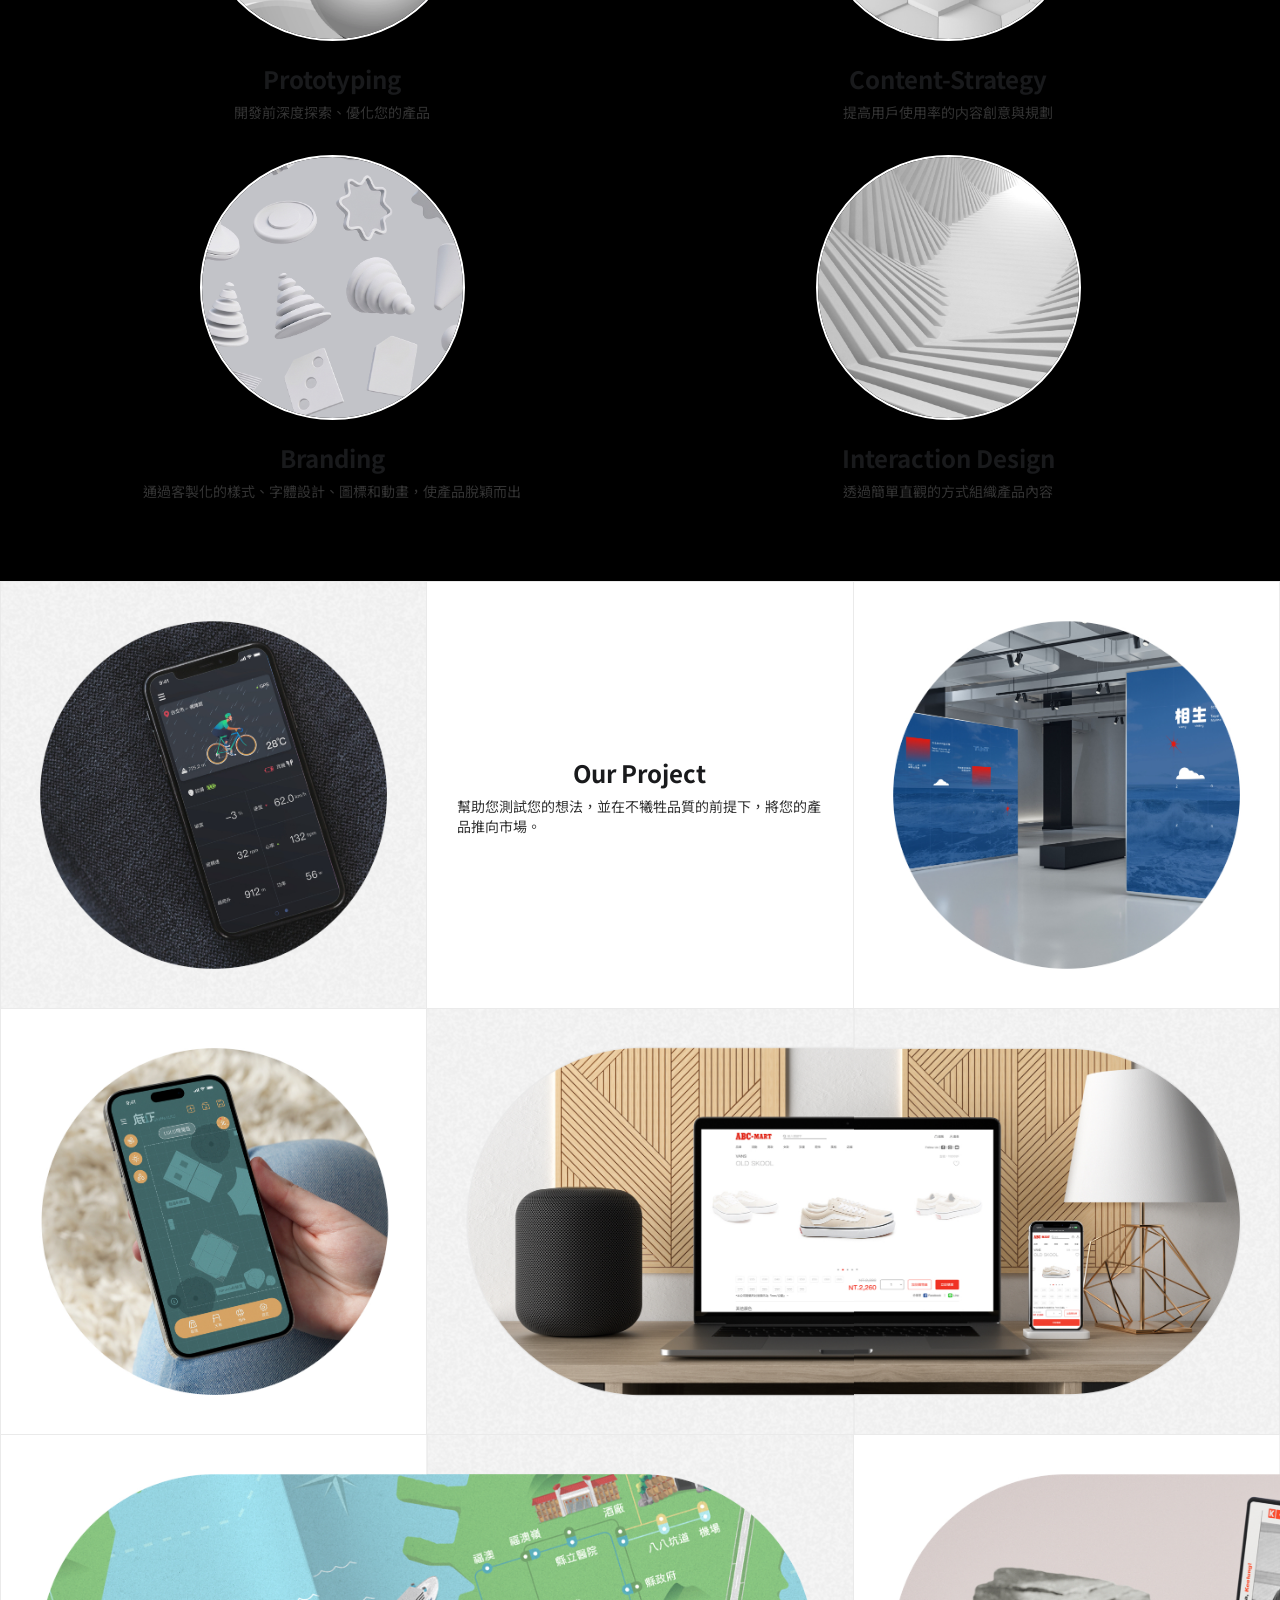
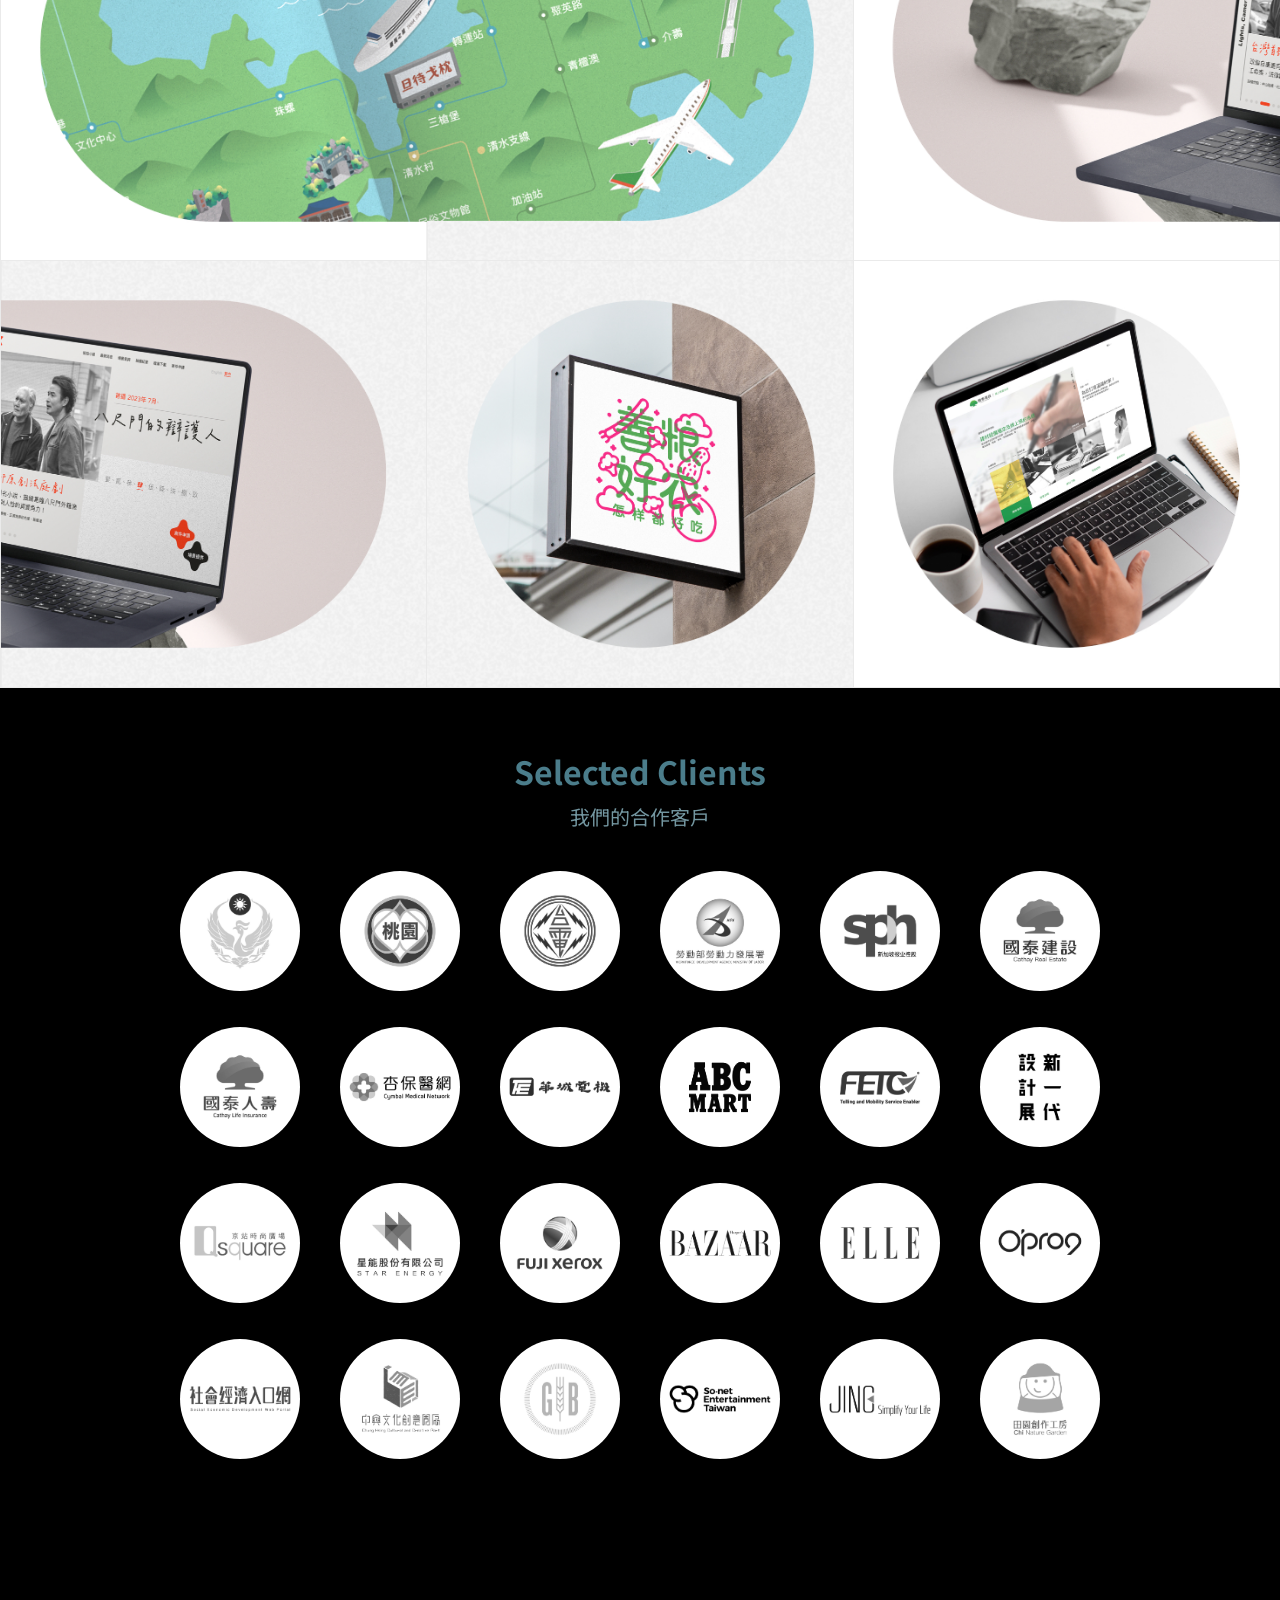
==== commit 4703aca6: "新增 Clients 區塊、Tooltip 提示、禁止圖片拖曳、手機版彩色圖" ====
--- a/index.html
+++ b/index.html
@@ -70,8 +70,8 @@
               <svg class="banner-letter-a" width="261" height="261" viewBox="0 0 261 261" xmlns="http://www.w3.org/2000/svg">
                 <path d="M156.092824,161.37389 L129.731986,67.9075969 L103.646697,161.37389 L156.092824,161.37389 Z M171.405466,217.599372 L87.625501,217.599372 L75.9868434,260.5113 L0.6308,260.5113 L90.3941106,0.5113 L170.880611,0.5113 L260.6308,260.5113 L183.345915,260.5113 L171.405466,217.599372 Z" fill="currentColor"/>
               </svg>
-              <svg class="banner-letter-e" width="221" height="261" viewBox="0 0 221 261" xmlns="http://www.w3.org/2000/svg">
-                <polygon points="0.9049 0.3106 216.990922 0.3106 216.990922 55.8218356 81.7077674 55.8218356 81.7077674 97.1481364 207.198807 97.1481364 207.198807 150.173794 81.7077674 150.173794 81.7077674 201.428121 220.9049 201.428121 220.9049 260.3106 0.9049 260.3106" fill="currentColor"/>
+              <svg class="banner-letter-e" width="190" height="261" viewBox="0 0 190 261" xmlns="http://www.w3.org/2000/svg">
+                <polygon points="0.3036 0.3106 189.3036 0.3106 189.3036 56.1789589 77.0861243 56.1789589 77.0861243 101.576465 172.938551 101.576465 172.938551 154.07358 77.0861243 154.07358 77.0861243 260.3106 0.3036 260.3106" fill="currentColor"/>
               </svg>
             </div>
           </div>
@@ -221,6 +221,39 @@
       </section>
     </div>
 
+    <!-- Clients Section -->
+    <section class="clients">
+      <h2 class="clients-title">Selected Clients</h2>
+      <p class="clients-subtitle">我們的合作客戶</p>
+
+      <div class="clients-grid">
+        <div class="client-item" data-tooltip="內政部消防署"><img src="images_videos/logo/Logo_001.jpg" alt="Client 1"></div>
+        <div class="client-item" data-tooltip="桃園市政府"><img src="images_videos/logo/Logo_002.jpg" alt="Client 2"></div>
+        <div class="client-item" data-tooltip="台灣電力公司"><img src="images_videos/logo/Logo_003.jpg" alt="Client 3"></div>
+        <div class="client-item" data-tooltip="勞動部勞動力發展署"><img src="images_videos/logo/Logo_004.jpg" alt="Client 4"></div>
+        <div class="client-item" data-tooltip="新加坡報業控股 SPH Media"><img src="images_videos/logo/Logo_005.jpg" alt="Client 5"></div>
+        <div class="client-item" data-tooltip="國泰建設"><img src="images_videos/logo/Logo_006.jpg" alt="Client 6"></div>
+        <div class="client-item" data-tooltip="國泰人壽"><img src="images_videos/logo/Logo_007.jpg" alt="Client 7"></div>
+        <div class="client-item" data-tooltip="杏保醫網"><img src="images_videos/logo/Logo_008.jpg" alt="Client 8"></div>
+        <div class="client-item" data-tooltip="華城電機"><img src="images_videos/logo/Logo_009.jpg" alt="Client 9"></div>
+        <div class="client-item" data-tooltip="ABC-Mart"><img src="images_videos/logo/Logo_010.jpg" alt="Client 10"></div>
+        <div class="client-item" data-tooltip="遠創智慧"><img src="images_videos/logo/Logo_011.jpg" alt="Client 11"></div>
+        <div class="client-item" data-tooltip="新一代設計展"><img src="images_videos/logo/Logo_012.jpg" alt="Client 12"></div>
+        <div class="client-item" data-tooltip="京站時尚廣場"><img src="images_videos/logo/Logo_013.jpg" alt="Client 13"></div>
+        <div class="client-item" data-tooltip="星能股份有限公司"><img src="images_videos/logo/Logo_014.jpg" alt="Client 14"></div>
+        <div class="client-item" data-tooltip="FUJI 富士軟片商業創新"><img src="images_videos/logo/Logo_015.jpg" alt="Client 15"></div>
+        <div class="client-item" data-tooltip="哈潑時尚 Harper's Bazaar"><img src="images_videos/logo/Logo_016.jpg" alt="Client 16"></div>
+        <div class="client-item" data-tooltip="ELLE Taiwan"><img src="images_videos/logo/Logo_017.jpg" alt="Client 17"></div>
+        <div class="client-item" data-tooltip="Opro9 智能家居"><img src="images_videos/logo/Logo_018.jpg" alt="Client 18"></div>
+        <div class="client-item" data-tooltip="勞動部 社會經濟入口網"><img src="images_videos/logo/Logo_019.jpg" alt="Client 19"></div>
+        <div class="client-item" data-tooltip="中興文化創意園區"><img src="images_videos/logo/Logo_020.jpg" alt="Client 20"></div>
+        <div class="client-item" data-tooltip="吉比鮮釀"><img src="images_videos/logo/Logo_021.jpg" alt="Client 21"></div>
+        <div class="client-item" data-tooltip="So-net"><img src="images_videos/logo/Logo_022.jpg" alt="Client 22"></div>
+        <div class="client-item" data-tooltip="松騰JING掃地機器人"><img src="images_videos/logo/Logo_023.jpg" alt="Client 23"></div>
+        <div class="client-item" data-tooltip="田園創作工房"><img src="images_videos/logo/Logo_024.jpg" alt="Client 24"></div>
+      </div>
+    </section>
+
   </div>
 
   <!-- Custom Cursor -->
--- a/css/style.css
+++ b/css/style.css
@@ -352,7 +352,7 @@
 
 .banner-letter-e {
   display: block;
-  width: 221px;
+  width: 190px;
   height: 261px;
   color: #191A1C;
   margin-top: 40px;
@@ -626,6 +626,14 @@
 
   .service-name {
     font-size: 20px;
+  }
+
+  .service-item .service-img.default {
+    opacity: 0;
+  }
+
+  .service-item .service-img.hover {
+    opacity: 1;
   }
 }
 
@@ -907,3 +915,130 @@
 .portfolio-item:nth-child(10).revealed { animation-delay: 0.9s; }
 .portfolio-item:nth-child(11).revealed { animation-delay: 1.05s; }
 .portfolio-item:nth-child(12).revealed { animation-delay: 1.2s; }
+
+/* ===== Clients Section ===== */
+.clients {
+  padding-top: 60px;
+  padding-bottom: 80px;
+  text-align: center;
+}
+
+.clients-title {
+  font-size: 32px;
+  font-weight: 700;
+  color: #4B7D8B;
+  margin-bottom: 8px;
+}
+
+.clients-subtitle {
+  font-size: 20px;
+  font-weight: 400;
+  color: #7396A0;
+  margin-bottom: 40px;
+}
+
+.clients-grid {
+  display: grid;
+  grid-template-columns: repeat(8, 120px);
+  gap: 36px 40px;
+  max-width: 1240px;
+  margin: 0 auto;
+  justify-content: center;
+}
+
+.client-item {
+  width: 120px;
+  height: 120px;
+  border-radius: 50%;
+  overflow: hidden;
+  transition: transform 0.3s ease, width 0.3s ease, height 0.3s ease;
+}
+
+.client-item img {
+  width: 100%;
+  height: 100%;
+  object-fit: cover;
+  filter: grayscale(100%);
+  transition: filter 0.3s ease;
+}
+
+.client-item:hover {
+  transform: scale(1.367);
+  z-index: 1;
+}
+
+.client-item:hover img {
+  filter: grayscale(0%);
+}
+
+/* ===== Clients Responsive ===== */
+@media (max-width: 1300px) {
+  .clients-grid {
+    grid-template-columns: repeat(6, 120px);
+  }
+}
+
+@media (max-width: 767px) {
+  .clients-grid {
+    grid-template-columns: repeat(4, 80px);
+    gap: 12px;
+  }
+
+  .client-item {
+    width: 80px;
+    height: 80px;
+  }
+
+  .client-item img {
+    filter: grayscale(0%);
+  }
+}
+
+/* ===== Clients Scroll Reveal ===== */
+.client-item {
+  opacity: 0;
+}
+
+.client-item.revealed {
+  animation: fade-in 0.8s ease-out forwards;
+}
+
+.client-item:nth-child(1).revealed { animation-delay: 0s; }
+.client-item:nth-child(2).revealed { animation-delay: 0.05s; }
+.client-item:nth-child(3).revealed { animation-delay: 0.1s; }
+.client-item:nth-child(4).revealed { animation-delay: 0.15s; }
+.client-item:nth-child(5).revealed { animation-delay: 0.2s; }
+.client-item:nth-child(6).revealed { animation-delay: 0.25s; }
+.client-item:nth-child(7).revealed { animation-delay: 0.3s; }
+.client-item:nth-child(8).revealed { animation-delay: 0.35s; }
+.client-item:nth-child(9).revealed { animation-delay: 0.4s; }
+.client-item:nth-child(10).revealed { animation-delay: 0.45s; }
+.client-item:nth-child(11).revealed { animation-delay: 0.5s; }
+.client-item:nth-child(12).revealed { animation-delay: 0.55s; }
+.client-item:nth-child(13).revealed { animation-delay: 0.6s; }
+.client-item:nth-child(14).revealed { animation-delay: 0.65s; }
+.client-item:nth-child(15).revealed { animation-delay: 0.7s; }
+.client-item:nth-child(16).revealed { animation-delay: 0.75s; }
+.client-item:nth-child(17).revealed { animation-delay: 0.8s; }
+.client-item:nth-child(18).revealed { animation-delay: 0.85s; }
+.client-item:nth-child(19).revealed { animation-delay: 0.9s; }
+.client-item:nth-child(20).revealed { animation-delay: 0.95s; }
+.client-item:nth-child(21).revealed { animation-delay: 1.0s; }
+.client-item:nth-child(22).revealed { animation-delay: 1.05s; }
+.client-item:nth-child(23).revealed { animation-delay: 1.1s; }
+.client-item:nth-child(24).revealed { animation-delay: 1.15s; }
+
+/* Client item 10 higher contrast in grayscale */
+.client-item:nth-child(10) img {
+  filter: grayscale(100%) contrast(1.8);
+}
+
+.client-item:nth-child(10):hover img {
+  filter: grayscale(0%);
+}
+
+/* ===== Disable image drag ===== */
+img {
+  -webkit-user-drag: none;
+  user-select: none;
+}
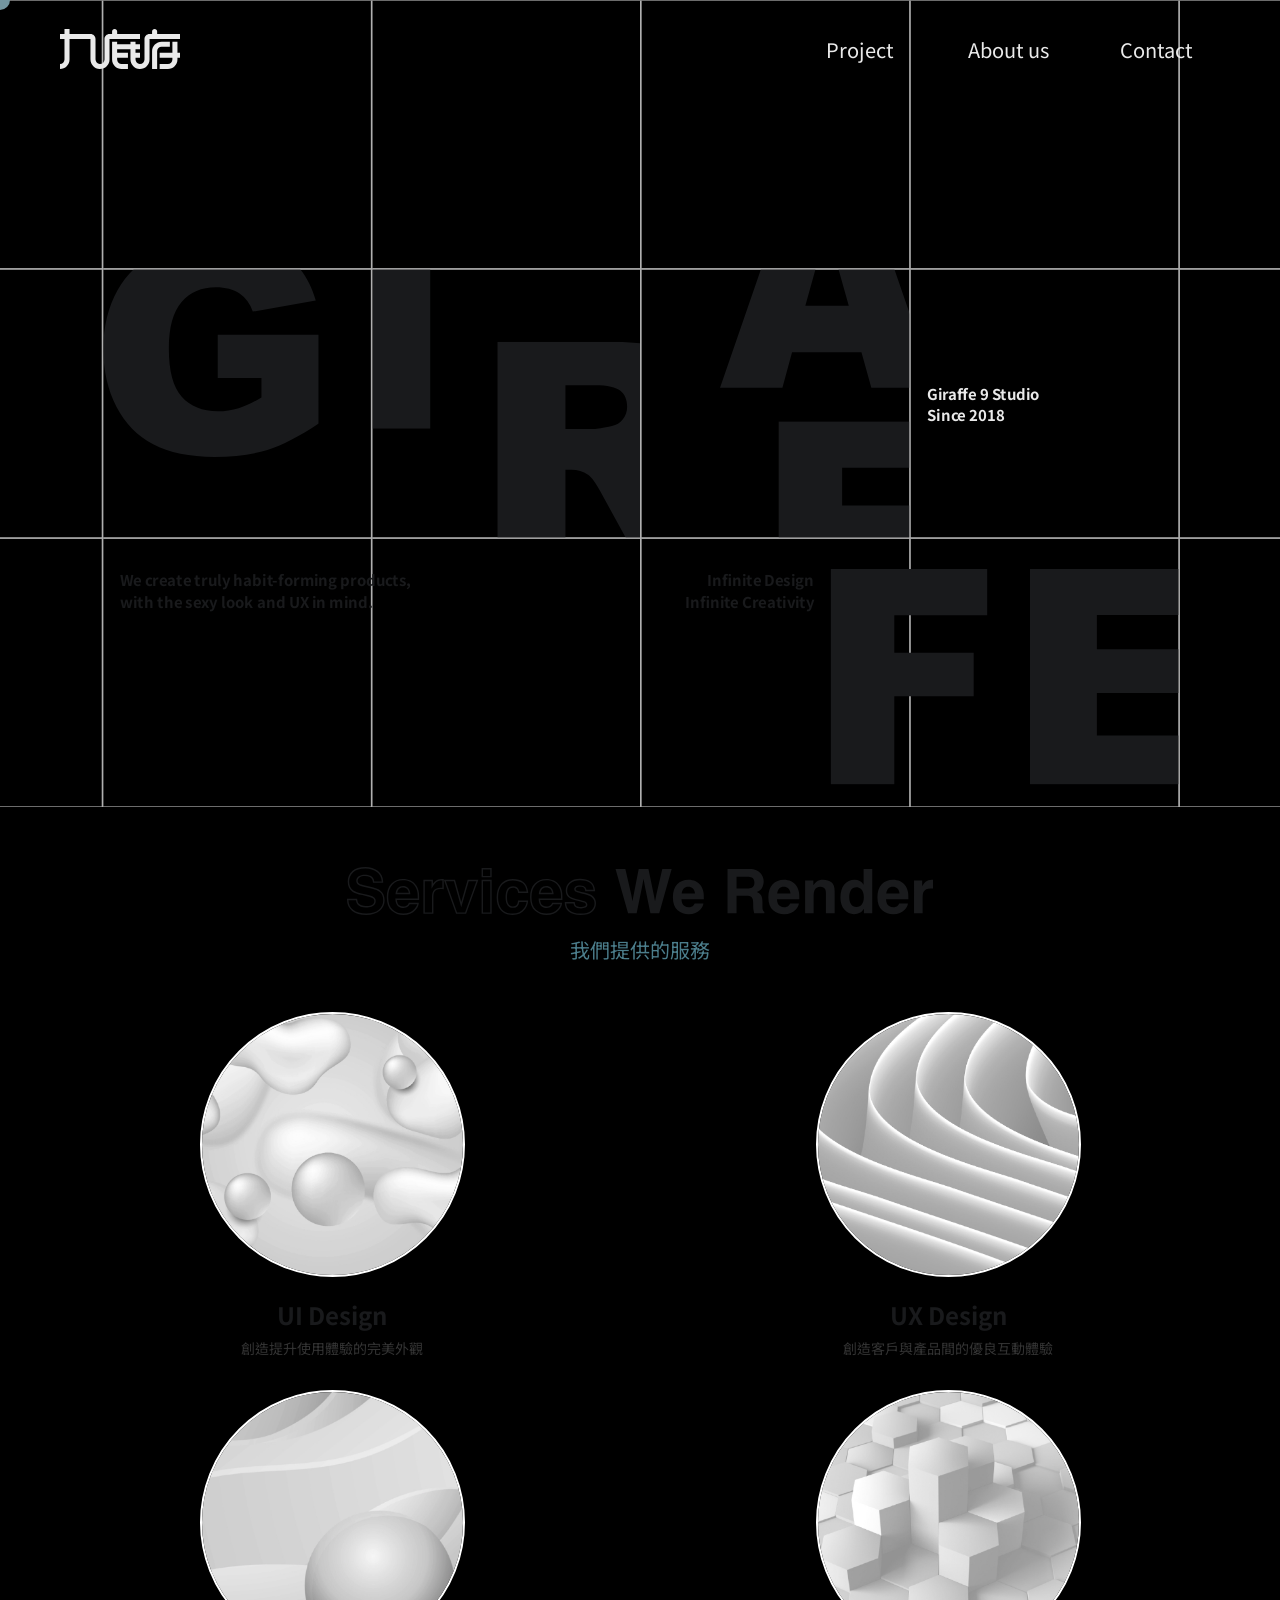
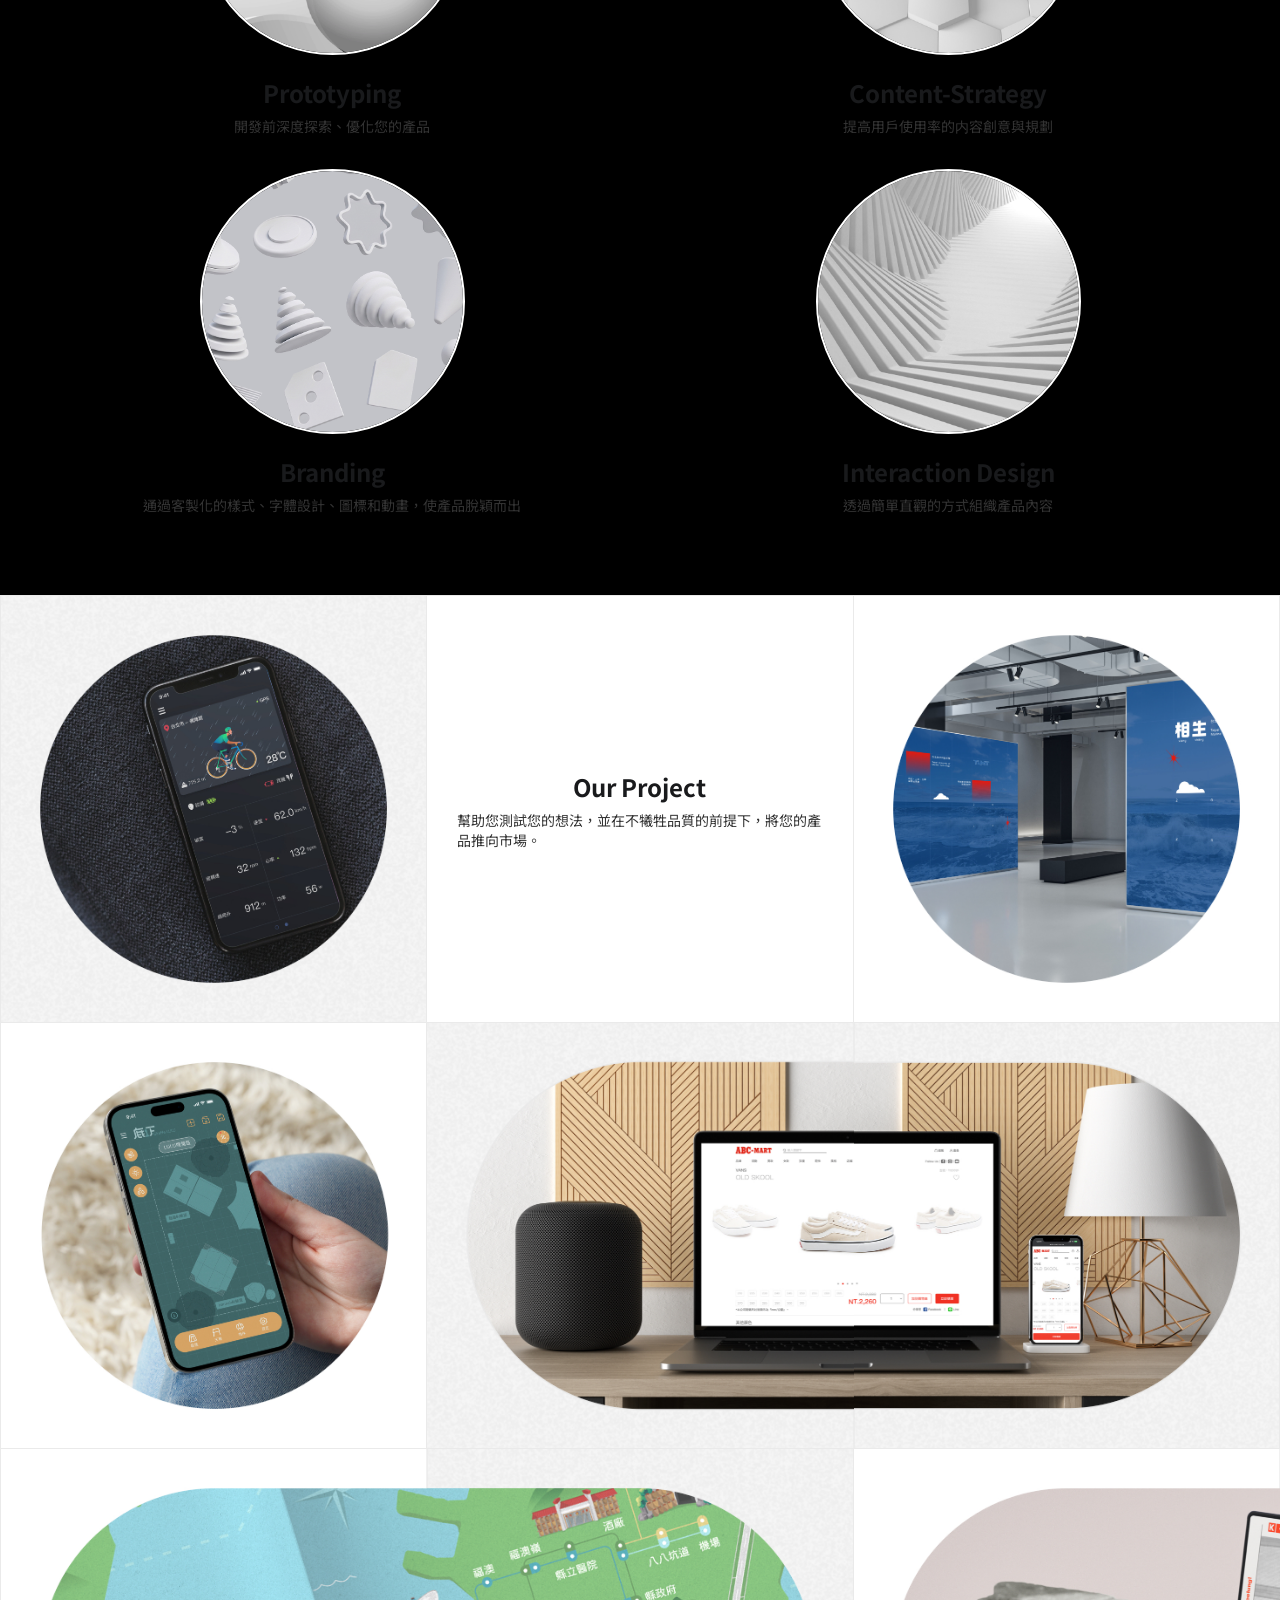
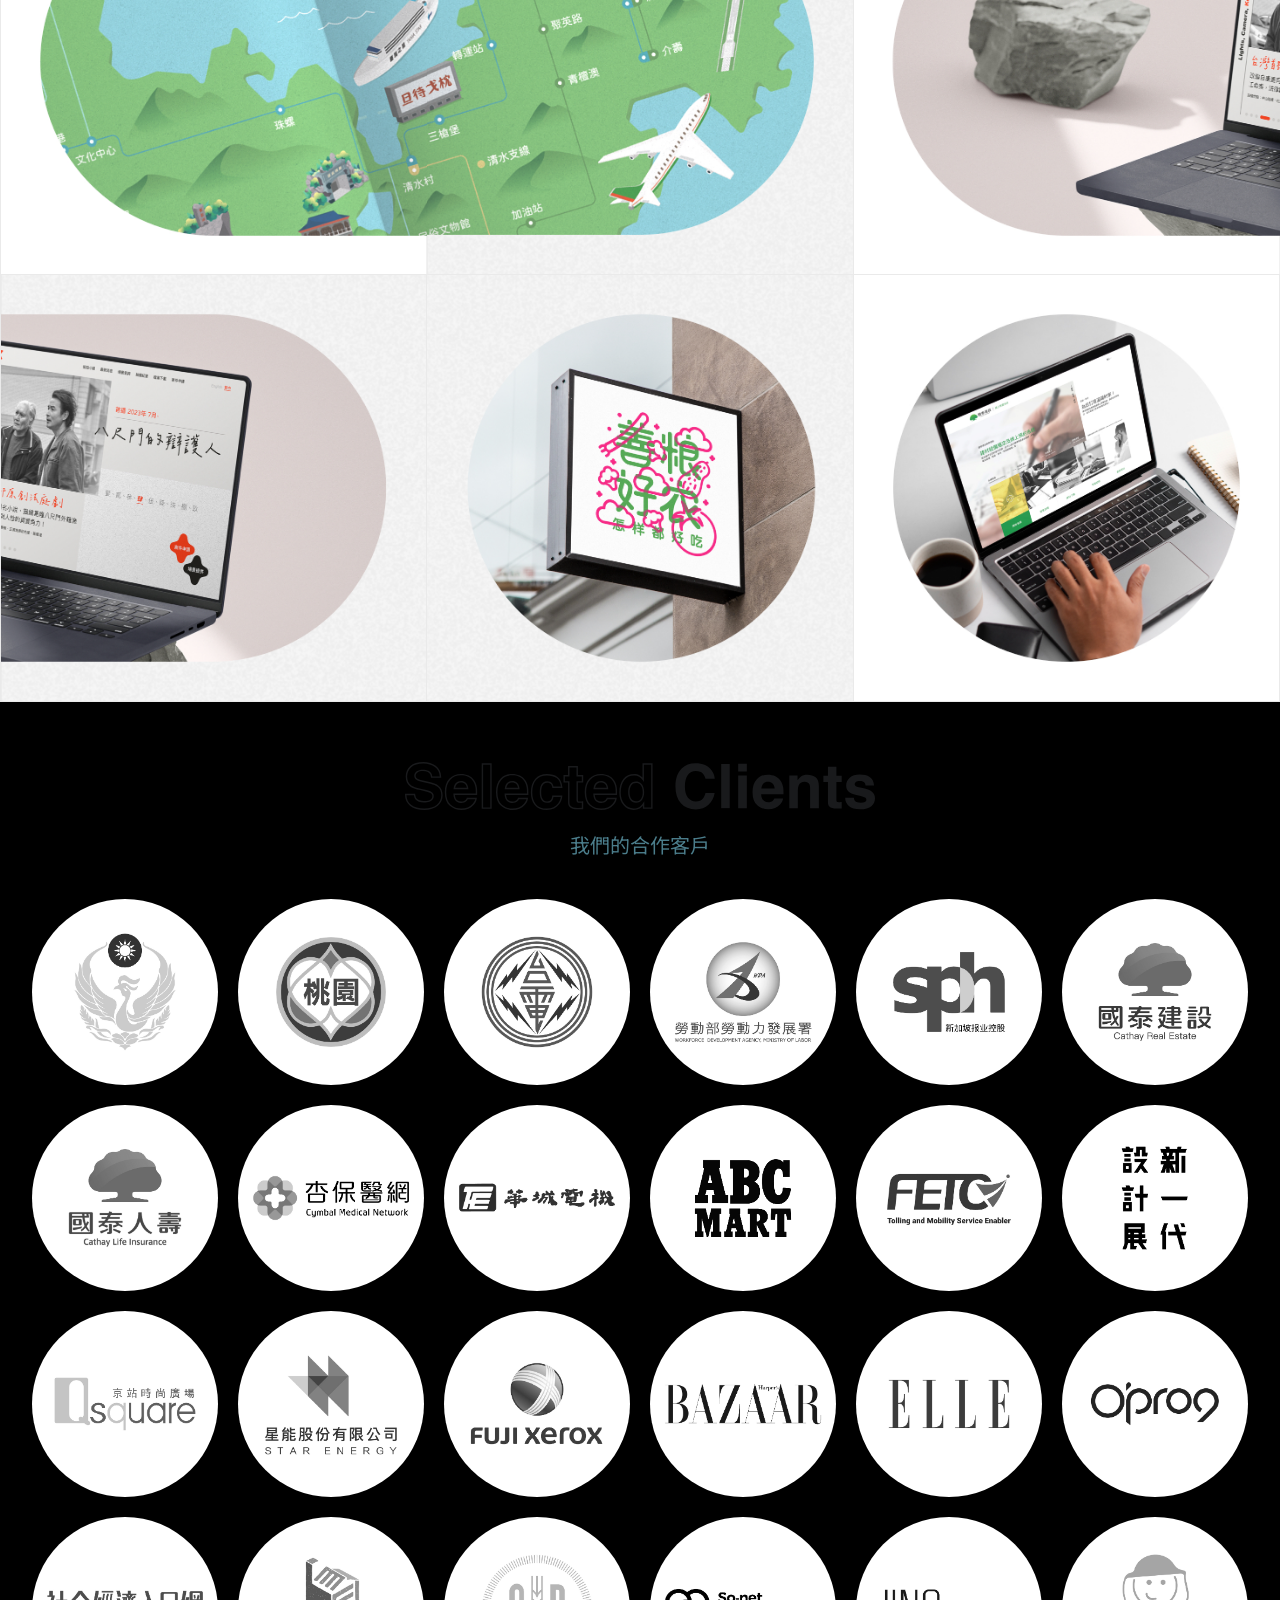
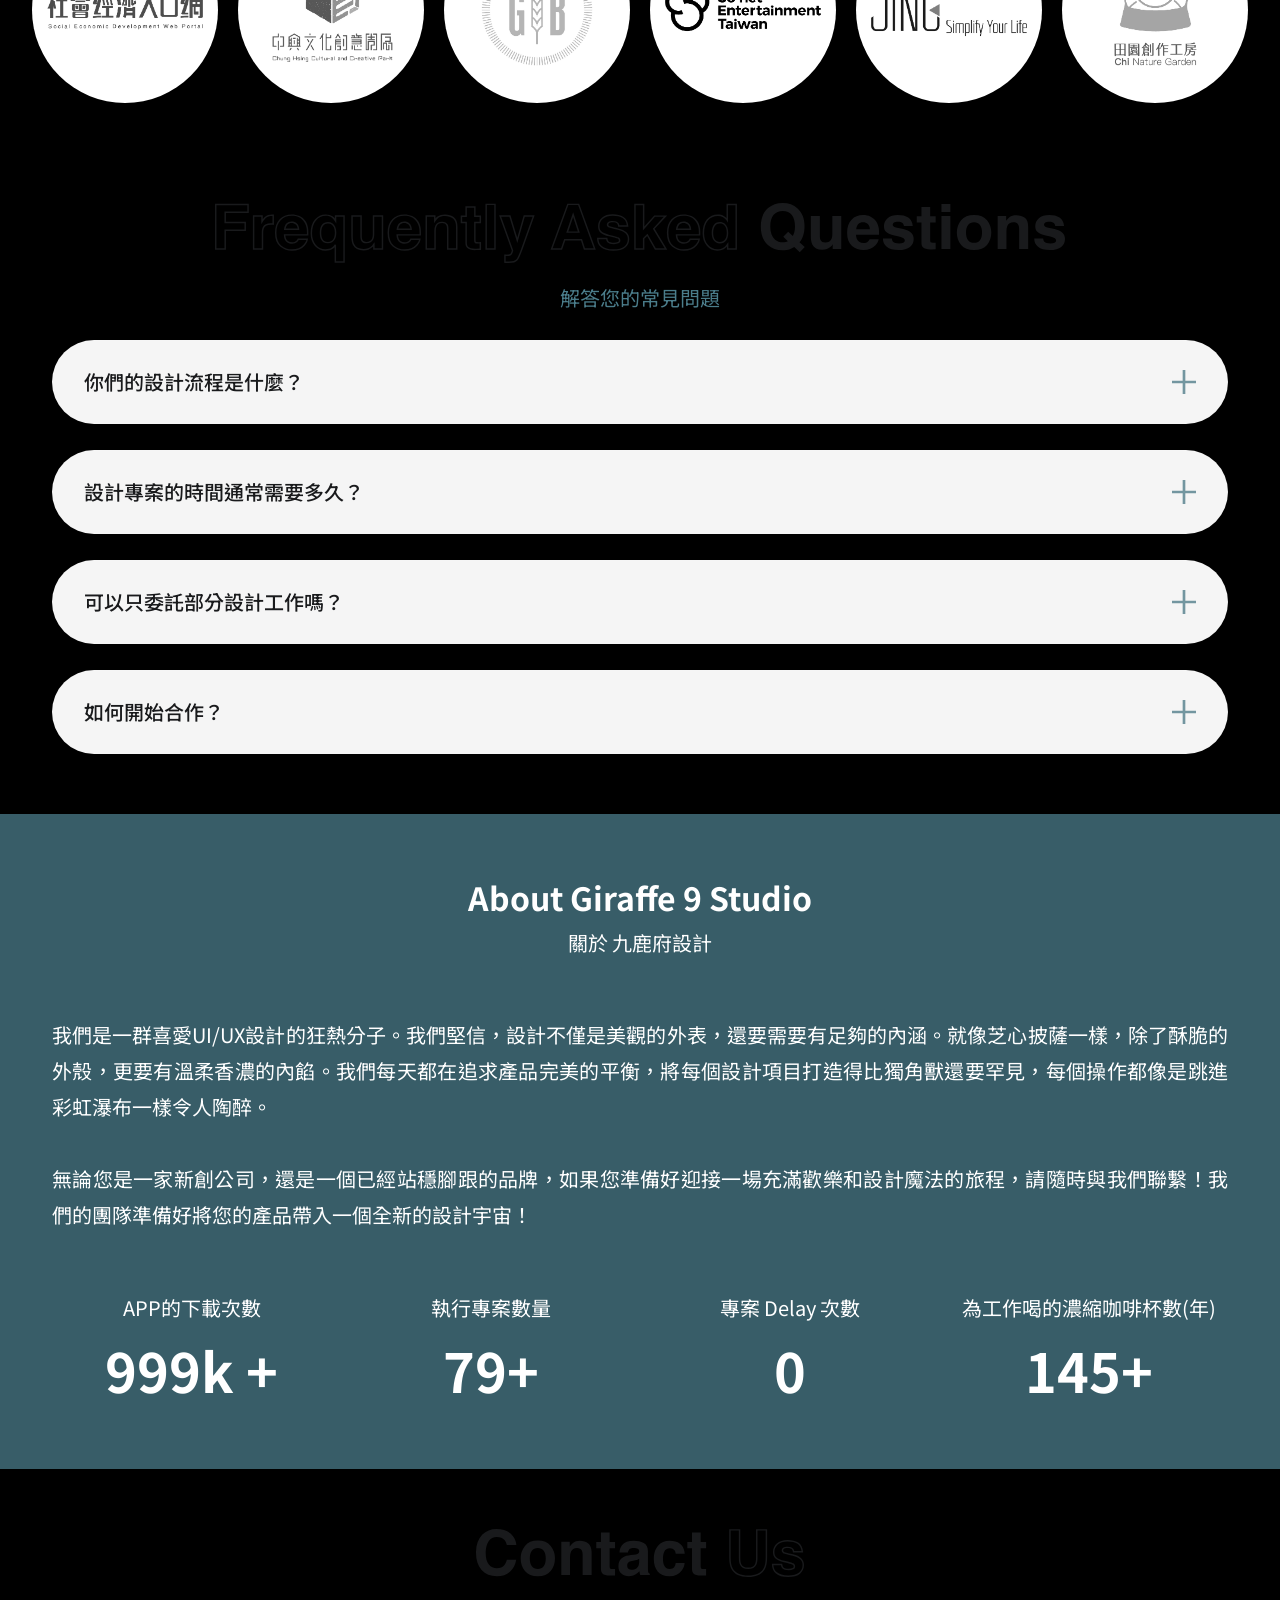
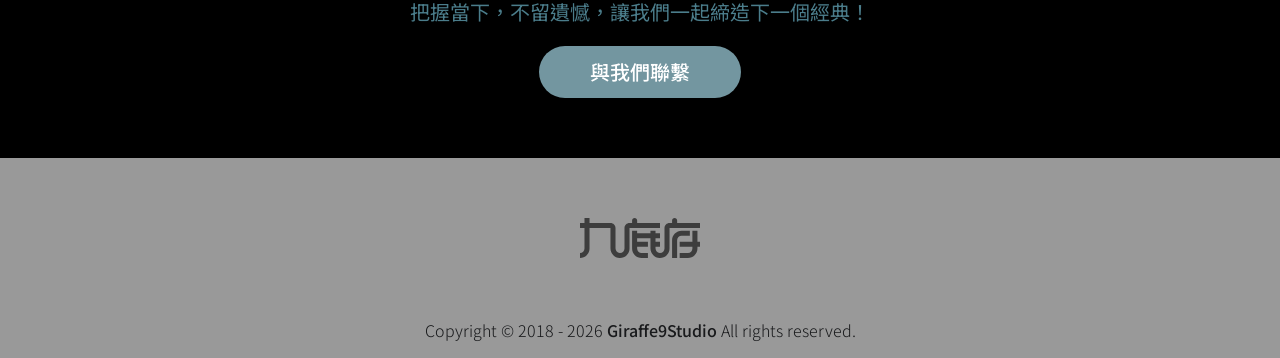
==== commit 00405e8e: "首頁完成：FAQ、About、Contact CTA、Footer、標題SVG、Header玻璃效果" ====
--- a/index.html
+++ b/index.html
@@ -107,7 +107,7 @@
 
     <!-- Services Section -->
     <section class="services">
-      <h2 class="services-title">Services We Render</h2>
+      <img class="services-title-img" src="images_videos/title_01.svg" alt="Services We Render">
       <p class="services-subtitle">我們提供的服務</p>
 
       <div class="services-grid">
@@ -223,7 +223,7 @@
 
     <!-- Clients Section -->
     <section class="clients">
-      <h2 class="clients-title">Selected Clients</h2>
+      <img class="clients-title-img" src="images_videos/title_02.svg" alt="Selected Clients">
       <p class="clients-subtitle">我們的合作客戶</p>
 
       <div class="clients-grid">
@@ -254,6 +254,101 @@
       </div>
     </section>
 
+    <!-- FAQ Section -->
+    <section class="faq">
+      <img class="faq-title-img" src="images_videos/title_03.svg" alt="FAQ">
+      <p class="faq-subtitle">解答您的常見問題</p>
+
+      <div class="faq-list">
+        <div class="faq-item">
+          <div class="faq-question">
+            <span>你們的設計流程是什麼？</span>
+            <img src="images_videos/qa_open.svg" alt="展開" class="faq-icon">
+          </div>
+          <div class="faq-answer">
+            <div class="faq-answer-inner">
+              <p>我們的設計流程包含需求訪談、資料蒐集、概念發想、設計提案、修改調整、最終交付等階段。</p>
+            </div>
+          </div>
+        </div>
+        <div class="faq-item">
+          <div class="faq-question">
+            <span>設計專案的時間通常需要多久？</span>
+            <img src="images_videos/qa_open.svg" alt="展開" class="faq-icon">
+          </div>
+          <div class="faq-answer">
+            <div class="faq-answer-inner">
+              <p>根據專案規模不同，通常需要 2 至 8 週的時間。我們會在初期溝通時提供明確的時程規劃。</p>
+            </div>
+          </div>
+        </div>
+        <div class="faq-item">
+          <div class="faq-question">
+            <span>可以只委託部分設計工作嗎？</span>
+            <img src="images_videos/qa_open.svg" alt="展開" class="faq-icon">
+          </div>
+          <div class="faq-answer">
+            <div class="faq-answer-inner">
+              <p>可以的，我們提供彈性的合作模式，可以依據您的需求提供部分設計服務。</p>
+            </div>
+          </div>
+        </div>
+        <div class="faq-item">
+          <div class="faq-question">
+            <span>如何開始合作？</span>
+            <img src="images_videos/qa_open.svg" alt="展開" class="faq-icon">
+          </div>
+          <div class="faq-answer">
+            <div class="faq-answer-inner">
+              <p>您可以透過聯絡我們頁面填寫表單，或直接來信至我們的信箱，我們會盡快與您聯繫。</p>
+            </div>
+          </div>
+        </div>
+      </div>
+    </section>
+
+    <!-- About Section -->
+    <section class="about-section">
+      <div class="about-content-box">
+        <h2 class="about-title">About Giraffe 9 Studio</h2>
+        <p class="about-subtitle">關於 九鹿府設計</p>
+        <p class="about-text">我們是一群喜愛UI/UX設計的狂熱分子。我們堅信，設計不僅是美觀的外表，還要需要有足夠的內涵。就像芝心披薩一樣，除了酥脆的外殼，更要有溫柔香濃的內餡。我們每天都在追求產品完美的平衡，將每個設計項目打造得比獨角獸還要罕見，每個操作都像是跳進彩虹瀑布一樣令人陶醉。</p>
+        <p class="about-text" style="margin-top: 1.8em;">無論您是一家新創公司，還是一個已經站穩腳跟的品牌，如果您準備好迎接一場充滿歡樂和設計魔法的旅程，請隨時與我們聯繫！我們的團隊準備好將您的產品帶入一個全新的設計宇宙！</p>
+
+        <div class="about-stats">
+          <div class="about-stat">
+            <p class="stat-label">APP的下載次數</p>
+            <p class="stat-number" data-target="2500" data-suffix="k +">0</p>
+          </div>
+          <div class="about-stat">
+            <p class="stat-label">執行專案數量</p>
+            <p class="stat-number" data-target="200" data-suffix="+">0</p>
+          </div>
+          <div class="about-stat">
+            <p class="stat-label">專案 Delay 次數</p>
+            <p class="stat-number" data-target="0" data-suffix="">0</p>
+          </div>
+          <div class="about-stat">
+            <p class="stat-label">為工作喝的濃縮咖啡杯數(年)</p>
+            <p class="stat-number" data-target="365" data-suffix="+">0</p>
+          </div>
+        </div>
+      </div>
+    </section>
+
+    <!-- Contact CTA Section -->
+    <section class="contact-cta">
+      <img class="contact-cta-title-img" src="images_videos/title_04.svg" alt="Contact Us">
+      <p class="contact-cta-subtitle">把握當下，不留遺憾，讓我們一起締造下一個經典！</p>
+      <a href="contact.html" class="contact-cta-btn">與我們聯繫</a>
+    </section>
+
+    <!-- Footer -->
+    <footer class="footer">
+      <img class="footer-logo" src="images_videos/logo_white.svg" alt="Giraffe 9 Studio">
+      <p class="footer-copyright">Copyright © 2018 - <span id="current-year"></span> <strong>Giraffe9Studio</strong> All rights reserved.</p>
+    </footer>
+
   </div>
 
   <!-- Custom Cursor -->
--- a/css/style.css
+++ b/css/style.css
@@ -54,7 +54,6 @@
   max-width: var(--content-max-width);
   margin: 0 auto;
   min-height: 100vh;
-  padding-bottom: 200px;
 }
 
 /* ===== Header ===== */
@@ -76,17 +75,9 @@
 }
 
 .header.scrolled {
-  background: rgba(0, 0, 0, 0.05);
-  backdrop-filter: blur(10px);
-  -webkit-backdrop-filter: blur(10px);
-}
-
-.header.scrolled .header-nav a {
-  color: #7396A0;
-}
-
-.header.scrolled .header-logo img {
-  filter: brightness(0) saturate(100%) invert(58%) sepia(12%) saturate(735%) hue-rotate(152deg) brightness(92%) contrast(87%);
+  background: rgba(0, 0, 0, 0.15);
+  backdrop-filter: blur(20px);
+  -webkit-backdrop-filter: blur(20px);
 }
 
 .header-logo img {
@@ -98,6 +89,7 @@
 .header-nav {
   display: flex;
   align-items: center;
+  gap: 20px;
 }
 
 .header-nav a {
@@ -111,10 +103,23 @@
   color: #EAEAEA;
   text-decoration: none;
   transition: opacity 0.3s ease;
-}
-
-.header-nav a:hover {
-  opacity: 0.7;
+  position: relative;
+}
+
+.header-nav a::after {
+  content: '';
+  position: absolute;
+  bottom: -6px;
+  left: 50%;
+  width: 0;
+  height: 2px;
+  background: #EAEAEA;
+  transition: width 0.3s ease, left 0.3s ease;
+}
+
+.header-nav a:hover::after {
+  width: 100%;
+  left: 0;
 }
 
 /* Mobile menu toggle */
@@ -491,10 +496,16 @@
   margin-bottom: 8px;
 }
 
+.services-title-img {
+  display: block;
+  margin: 0 auto;
+}
+
 .services-subtitle {
   font-size: 20px;
   font-weight: 400;
-  color: #7396A0;
+  color: #4B7D8B;
+  margin-top: 20px;
   margin-bottom: 48px;
 }
 
@@ -802,6 +813,10 @@
   height: 36px;
   background: #4B7D8B;
   opacity: 0.7;
+}
+
+.cursor-dot.clickable {
+  background: #FFCD23;
 }
 
 /* ===== Banner Letter Entrance Animation ===== */
@@ -930,10 +945,16 @@
   margin-bottom: 8px;
 }
 
+.clients-title-img {
+  display: block;
+  margin: 0 auto;
+}
+
 .clients-subtitle {
   font-size: 20px;
   font-weight: 400;
-  color: #7396A0;
+  color: #4B7D8B;
+  margin-top: 20px;
   margin-bottom: 40px;
 }
 
@@ -974,23 +995,38 @@
 /* ===== Clients Responsive ===== */
 @media (max-width: 1300px) {
   .clients-grid {
-    grid-template-columns: repeat(6, 120px);
+    grid-template-columns: repeat(6, 1fr);
+    gap: 20px;
+    padding: 0 32px;
+    max-width: 100%;
+  }
+
+  .client-item {
+    width: 100%;
+    height: auto;
+    aspect-ratio: 1 / 1;
   }
 }
 
 @media (max-width: 767px) {
   .clients-grid {
-    grid-template-columns: repeat(4, 80px);
-    gap: 12px;
+    grid-template-columns: repeat(3, 1fr);
+    gap: 20px;
+    padding: 0 16px;
   }
 
   .client-item {
-    width: 80px;
-    height: 80px;
+    width: 100%;
+    height: auto;
+    aspect-ratio: 1 / 1;
   }
 
   .client-item img {
     filter: grayscale(0%);
+  }
+
+  .client-item:hover {
+    transform: none;
   }
 }
 
@@ -1042,3 +1078,299 @@
   -webkit-user-drag: none;
   user-select: none;
 }
+
+/* ===== FAQ Section ===== */
+.faq {
+  padding-top: 0;
+  margin-top: 20px;
+  padding-bottom: 0;
+  text-align: center;
+}
+
+.faq-title {
+  font-size: 32px;
+  font-weight: 700;
+  color: #4B7D8B;
+  margin-bottom: 8px;
+}
+
+.faq-title-img {
+  display: block;
+  margin: 0 auto;
+}
+
+.faq-subtitle {
+  font-size: 20px;
+  font-weight: 400;
+  color: #4B7D8B;
+  margin-top: 20px;
+  margin-bottom: 28px;
+}
+
+.faq-list {
+  max-width: 1240px;
+  margin: 0 auto;
+  display: flex;
+  flex-direction: column;
+  gap: 26px;
+}
+
+.faq-item {
+  border-radius: 42px;
+  background: #F5F5F5;
+  overflow: hidden;
+  cursor: pointer;
+  user-select: none;
+  -webkit-user-select: none;
+}
+
+.faq-item.open {
+  border-radius: 42px;
+}
+
+.faq-question {
+  display: flex;
+  align-items: center;
+  justify-content: space-between;
+  height: 84px;
+  padding: 0 32px;
+}
+
+.faq-question span {
+  font-size: 20px;
+  font-weight: 500;
+  color: #191A1C;
+  text-align: left;
+}
+
+.faq-icon {
+  width: 24px;
+  height: 24px;
+  flex-shrink: 0;
+}
+
+.faq-answer {
+  max-height: 0;
+  overflow: hidden;
+  transition: max-height 0.3s ease;
+  margin: 0 32px;
+}
+
+.faq-answer-inner {
+  border-top: 1px solid #EAEAEA;
+  padding-top: 28px;
+  padding-bottom: 28px;
+}
+
+.faq-answer p {
+  font-size: 20px;
+  font-weight: 400;
+  color: #191A1C;
+  text-align: left;
+  line-height: 1.6;
+}
+
+/* ===== FAQ Responsive ===== */
+@media (max-width: 1300px) {
+  .faq-list {
+    padding: 0 32px;
+  }
+}
+
+@media (max-width: 767px) {
+  .faq-list {
+    padding: 0 16px;
+  }
+
+  .faq-question {
+    height: 64px;
+    padding: 0 20px;
+  }
+
+  .faq-question span {
+    font-size: 16px;
+  }
+
+  .faq-answer {
+    margin: 0 20px;
+  }
+
+  .faq-answer p {
+    font-size: 16px;
+  }
+
+  .faq-item {
+    border-radius: 28px;
+  }
+}
+
+.cursor-dot.pressing {
+  width: 20px;
+  height: 20px;
+  opacity: 1;
+}
+
+/* ===== About Section ===== */
+.about-section {
+  margin-top: 60px;
+  background: rgba(75, 125, 139, 0.75);
+  padding: 60px 0;
+}
+
+.about-content-box {
+  max-width: 1240px;
+  margin: 0 auto;
+  padding: 0;
+}
+
+.about-title {
+  font-size: 32px;
+  font-weight: 700;
+  color: #FFFFFF;
+  margin-bottom: 8px;
+  text-align: center;
+}
+
+.about-subtitle {
+  font-size: 20px;
+  font-weight: 400;
+  color: #FFFFFF;
+  margin-bottom: 60px;
+  text-align: center;
+}
+
+.about-text {
+  font-size: 20px;
+  font-weight: 400;
+  color: #FFFFFF;
+  line-height: 1.8;
+  text-align: justify;
+}
+
+/* ===== About Responsive ===== */
+@media (max-width: 1300px) {
+  .about-content-box {
+    padding: 0 32px;
+  }
+}
+
+@media (max-width: 767px) {
+  .about-section {
+    padding: 40px 0;
+  }
+
+  .about-content-box {
+    padding: 0 16px;
+  }
+
+  .about-text {
+    font-size: 16px;
+  }
+}
+
+/* ===== About Stats ===== */
+.about-stats {
+  display: grid;
+  grid-template-columns: repeat(4, 1fr);
+  gap: 20px;
+  margin-top: 60px;
+}
+
+.about-stat {
+  text-align: center;
+}
+
+.stat-label {
+  font-size: 20px;
+  font-weight: 400;
+  color: #FFFFFF;
+  margin-bottom: 8px;
+}
+
+.stat-number {
+  font-size: 54px;
+  font-weight: 700;
+  color: #FFFFFF;
+}
+
+@media (max-width: 767px) {
+  .about-stats {
+    grid-template-columns: repeat(2, 1fr);
+    gap: 32px 20px;
+  }
+
+  .stat-number {
+    font-size: 36px;
+  }
+}
+
+/* ===== Contact CTA Section ===== */
+.contact-cta {
+  padding-top: 60px;
+  padding-bottom: 0;
+  text-align: center;
+}
+
+.contact-cta-title-img {
+  display: block;
+  margin: 0 auto;
+}
+
+.contact-cta-subtitle {
+  font-size: 20px;
+  font-weight: 400;
+  color: #4B7D8B;
+  margin-top: 20px;
+}
+
+.contact-cta-btn {
+  display: inline-flex;
+  align-items: center;
+  justify-content: center;
+  width: 202px;
+  height: 52px;
+  margin-top: 20px;
+  background: #7396A0;
+  color: #FFFFFF;
+  font-size: 20px;
+  font-weight: 500;
+  text-align: center;
+  text-decoration: none;
+  border-radius: 999px;
+  transition: transform 0.2s ease, background 0.2s ease, box-shadow 0.2s ease;
+}
+
+.contact-cta-btn:hover {
+  transform: scale(1.08);
+}
+
+.contact-cta-btn:active {
+  transform: scale(1);
+  background: #4B7D8B;
+}
+
+/* ===== Footer ===== */
+.footer {
+  margin-top: 60px;
+  background: rgba(255, 255, 255, 0.6);
+  padding: 60px 0 16px;
+  text-align: center;
+}
+
+.footer-logo {
+  display: block;
+  margin: 0 auto;
+  filter: brightness(0) saturate(100%);
+  opacity: 0.6;
+}
+
+.footer-copyright {
+  font-size: 16px;
+  font-weight: 300;
+  color: #191A1C;
+  margin-top: 60px;
+}
+
+.footer-copyright strong {
+  font-weight: 500;
+}
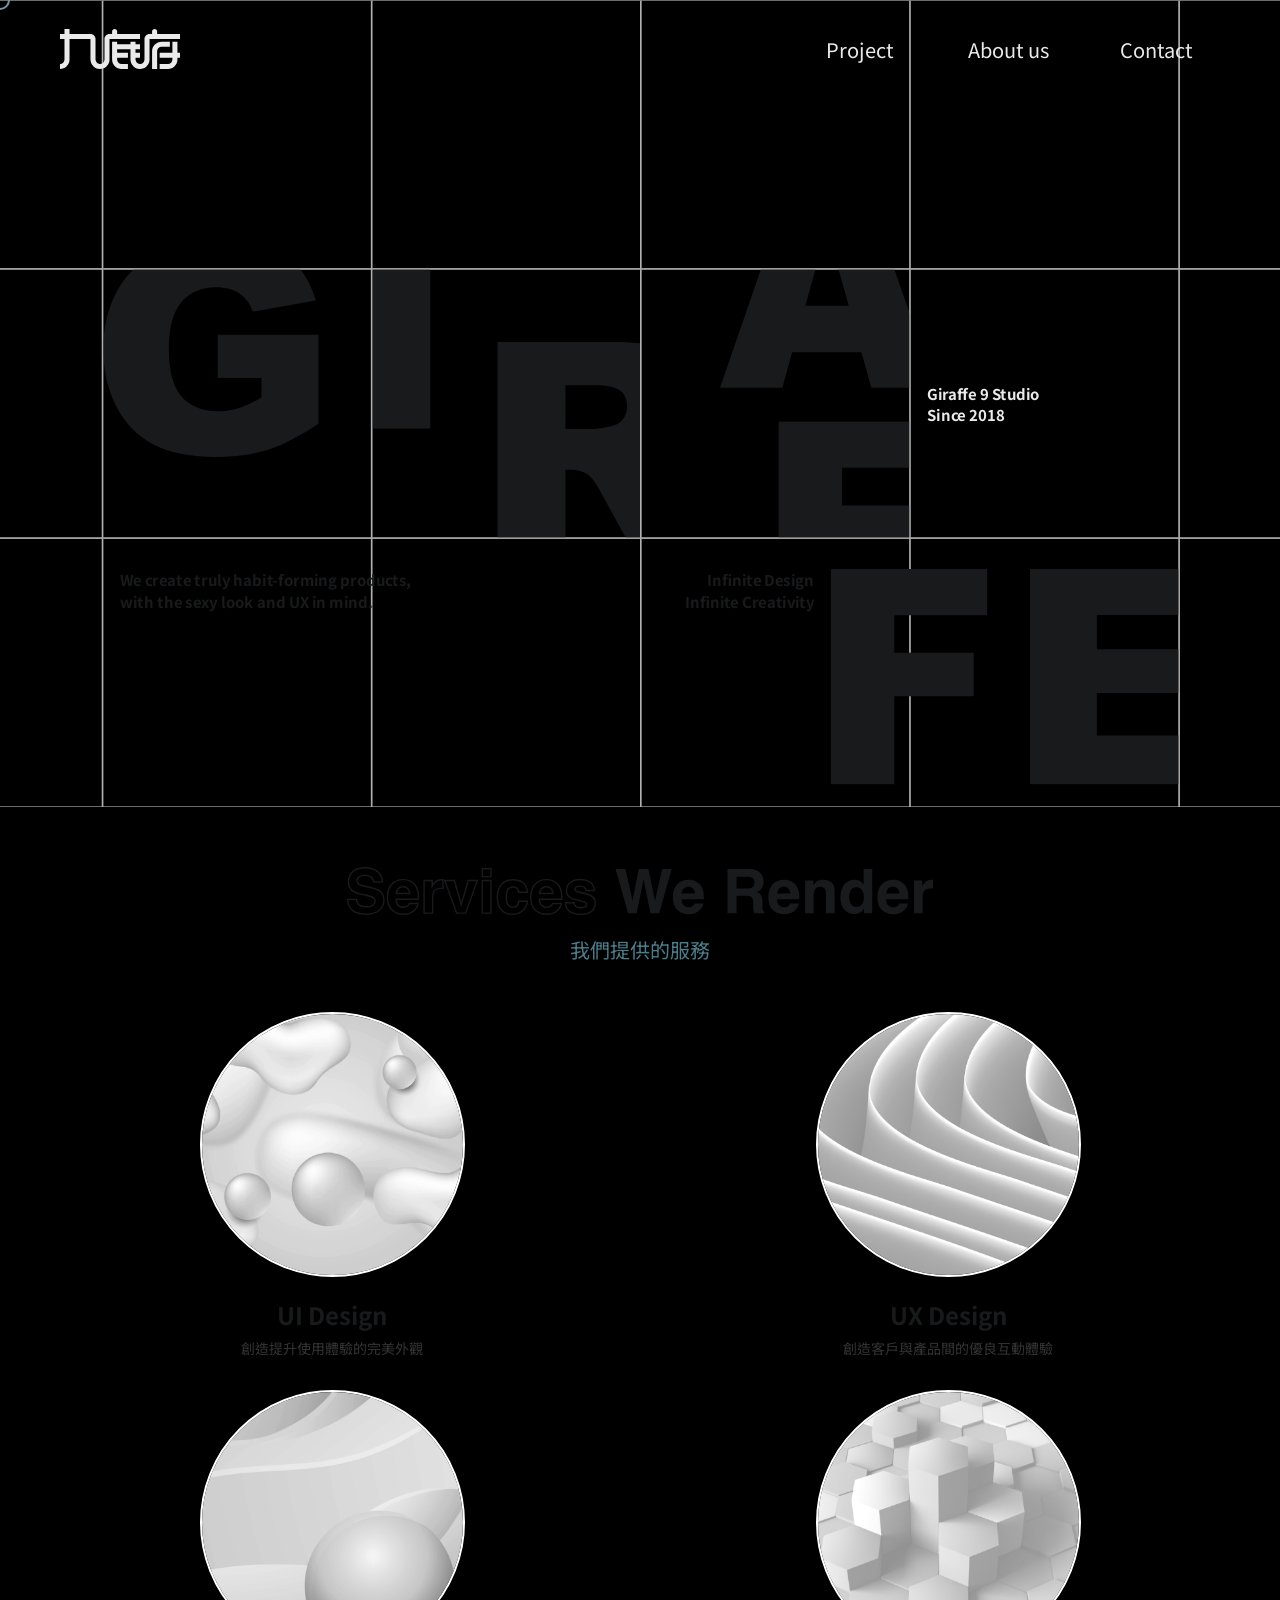
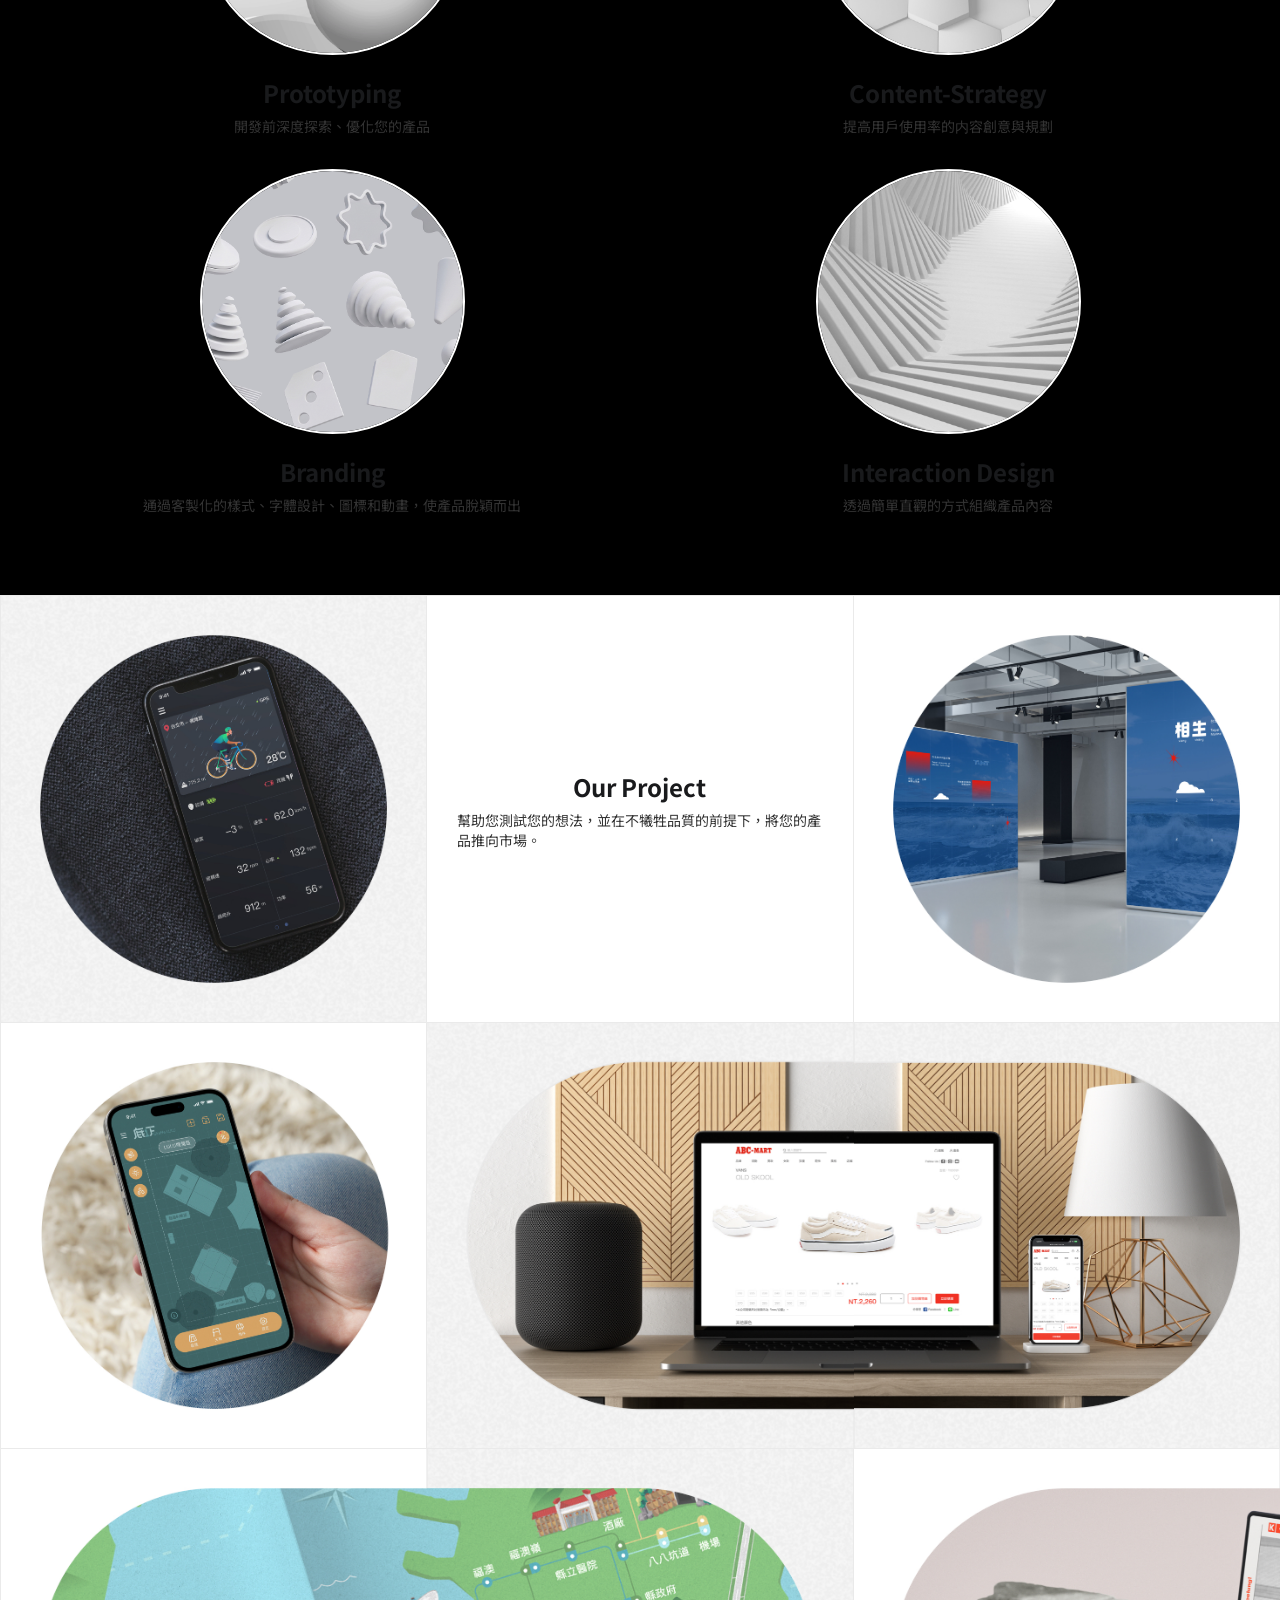
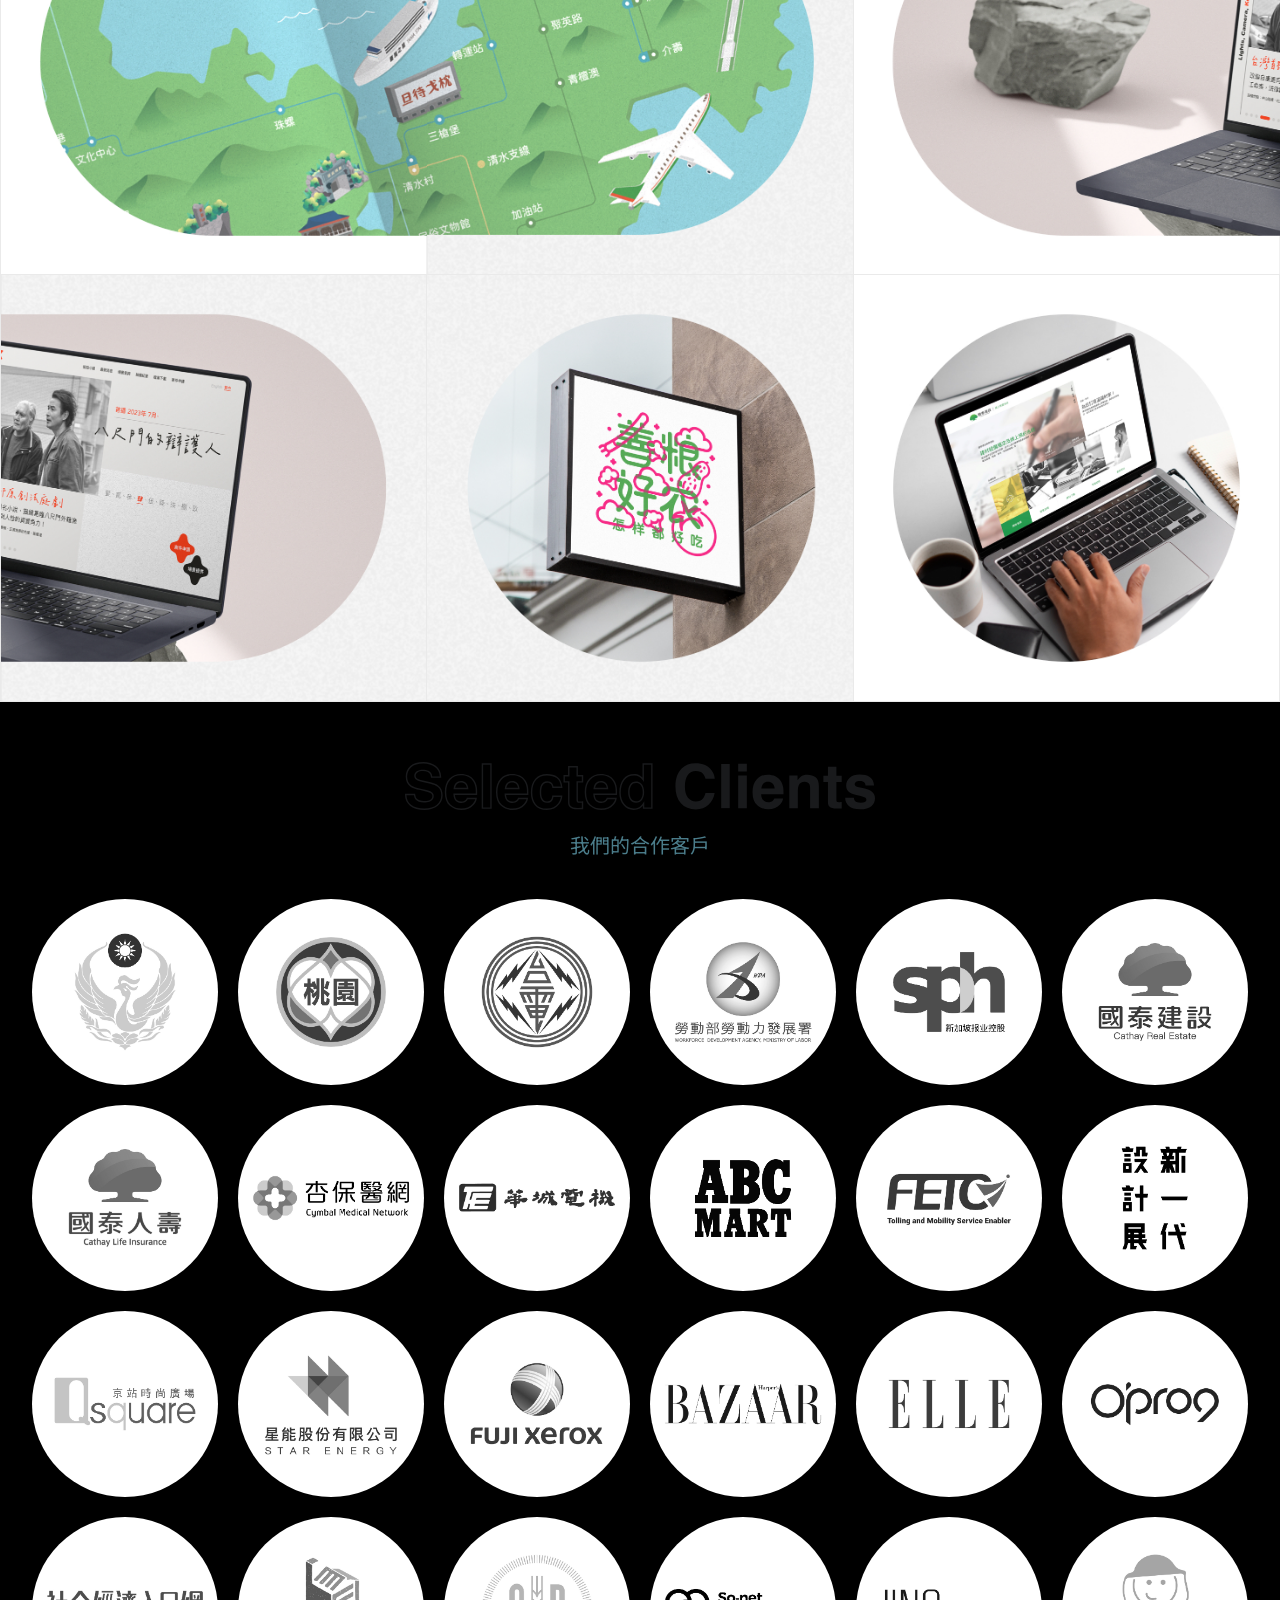
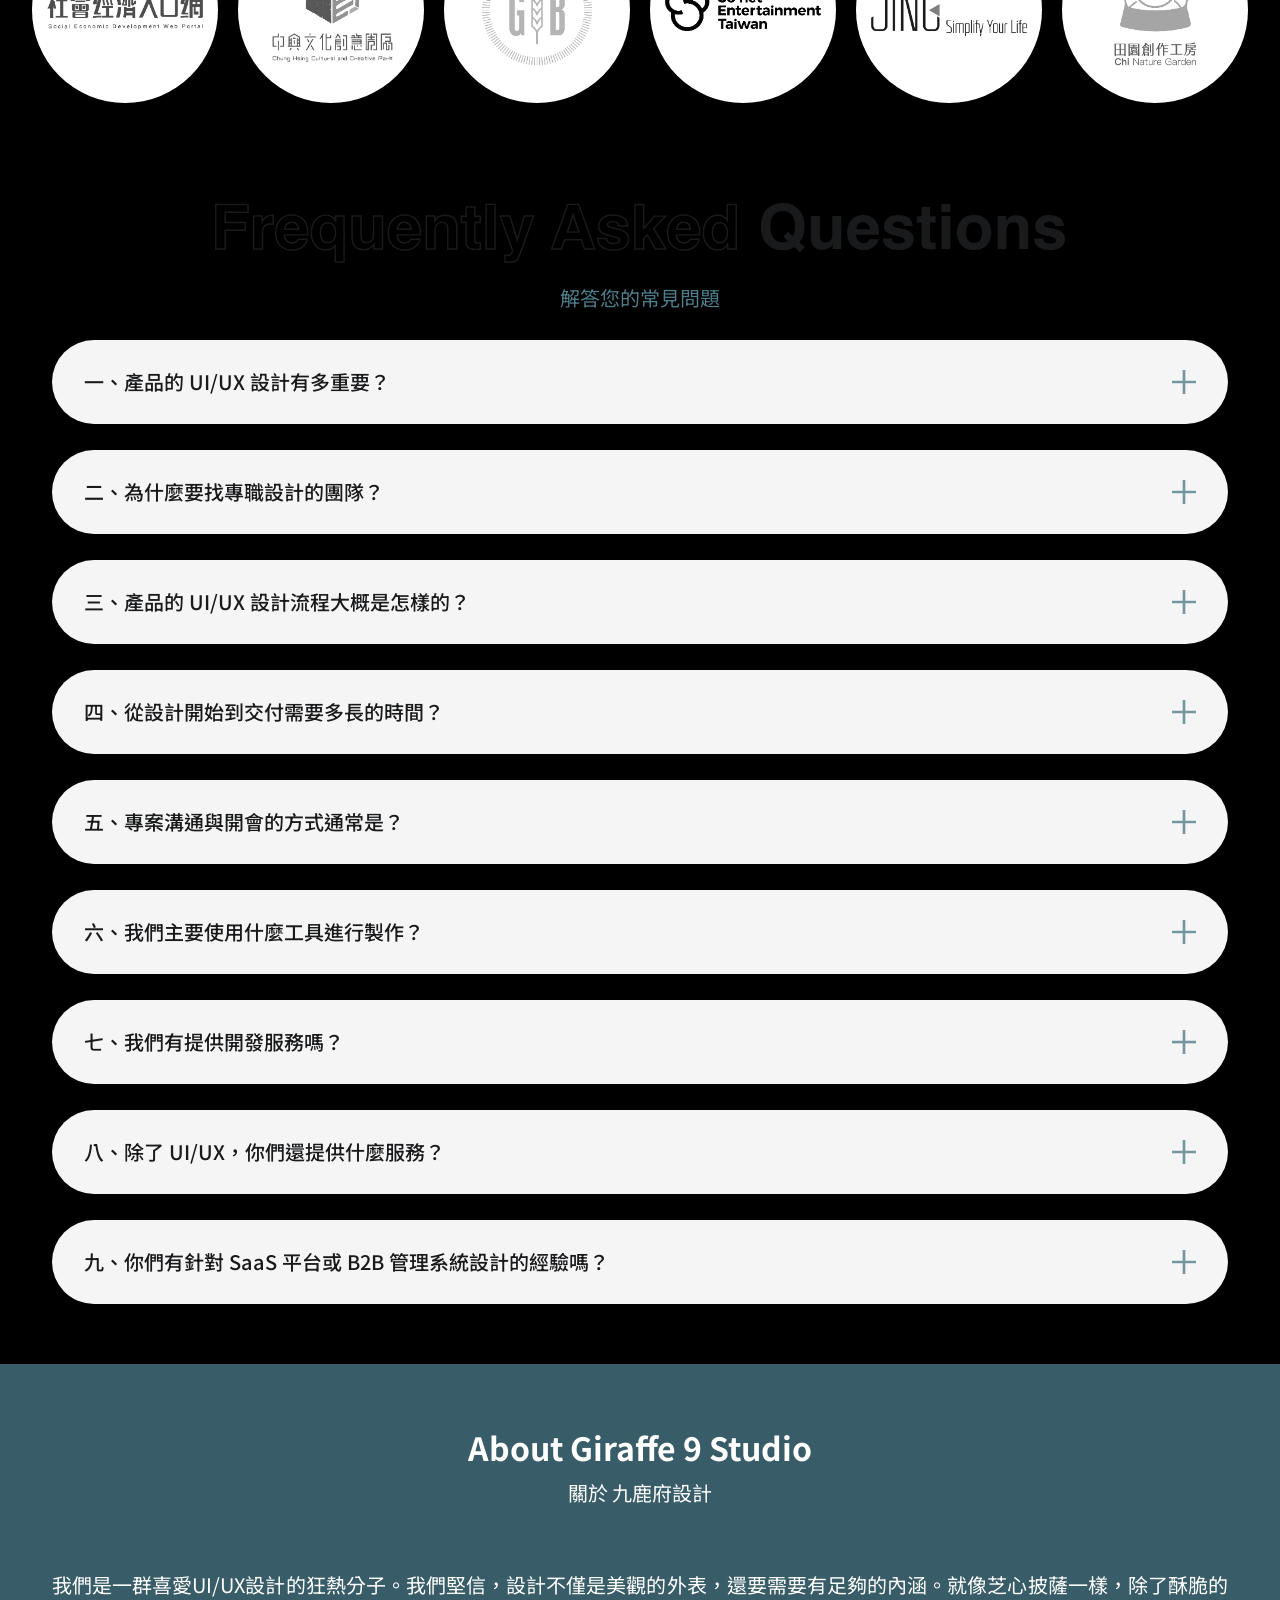
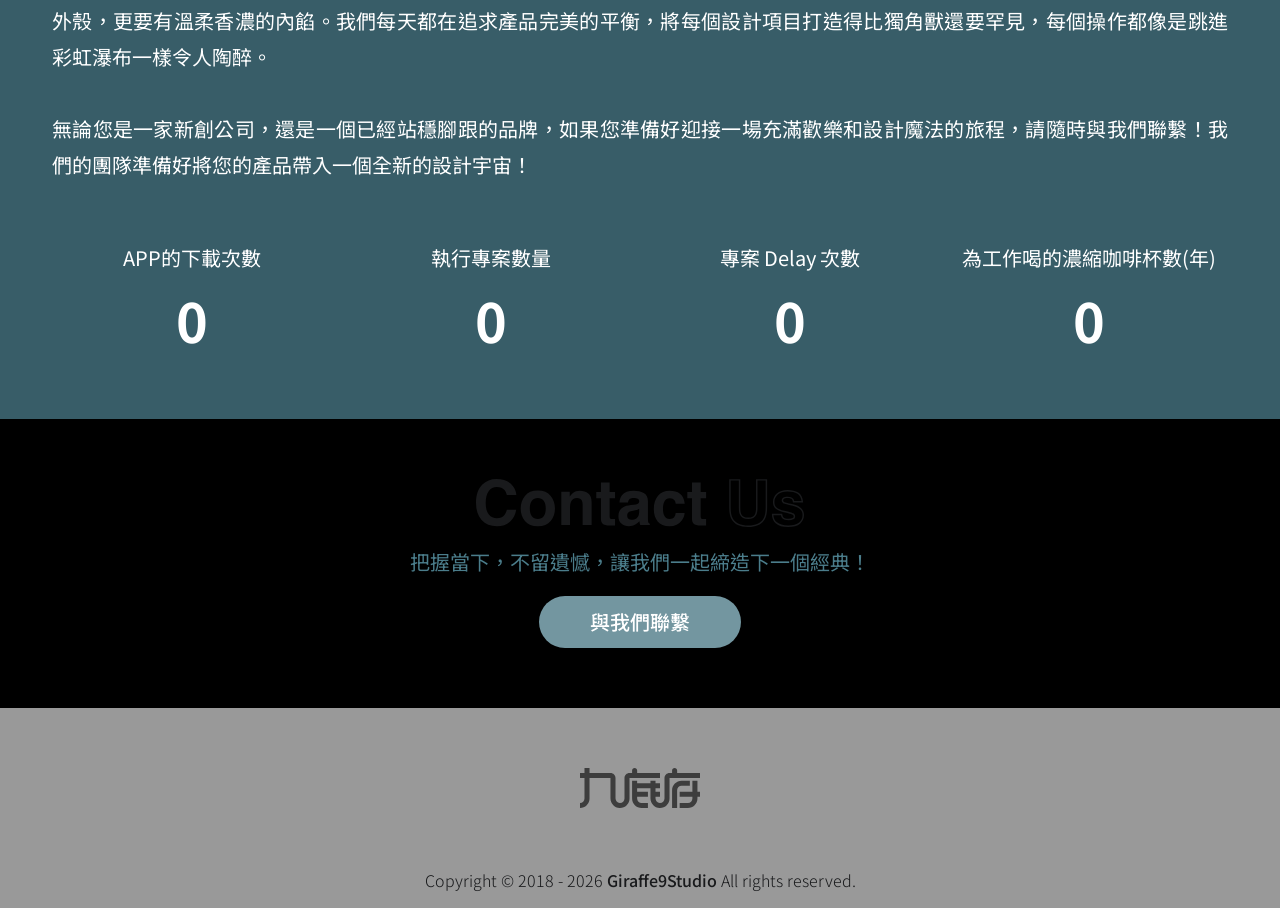
==== commit c3d86cb4: "Contact 頁面完成：表單、自訂下拉選單、FAQ 更新、SVG 標題響應式" ====
--- a/index.html
+++ b/index.html
@@ -256,51 +256,107 @@
 
     <!-- FAQ Section -->
     <section class="faq">
-      <img class="faq-title-img" src="images_videos/title_03.svg" alt="FAQ">
+      <img class="faq-title-img faq-title-desktop" src="images_videos/title_03.svg" alt="FAQ">
+      <img class="faq-title-img faq-title-mobile" src="images_videos/title_03_moblie.svg" alt="FAQ">
       <p class="faq-subtitle">解答您的常見問題</p>
 
       <div class="faq-list">
         <div class="faq-item">
           <div class="faq-question">
-            <span>你們的設計流程是什麼？</span>
-            <img src="images_videos/qa_open.svg" alt="展開" class="faq-icon">
-          </div>
-          <div class="faq-answer">
-            <div class="faq-answer-inner">
-              <p>我們的設計流程包含需求訪談、資料蒐集、概念發想、設計提案、修改調整、最終交付等階段。</p>
-            </div>
-          </div>
-        </div>
-        <div class="faq-item">
-          <div class="faq-question">
-            <span>設計專案的時間通常需要多久？</span>
-            <img src="images_videos/qa_open.svg" alt="展開" class="faq-icon">
-          </div>
-          <div class="faq-answer">
-            <div class="faq-answer-inner">
-              <p>根據專案規模不同，通常需要 2 至 8 週的時間。我們會在初期溝通時提供明確的時程規劃。</p>
-            </div>
-          </div>
-        </div>
-        <div class="faq-item">
-          <div class="faq-question">
-            <span>可以只委託部分設計工作嗎？</span>
-            <img src="images_videos/qa_open.svg" alt="展開" class="faq-icon">
-          </div>
-          <div class="faq-answer">
-            <div class="faq-answer-inner">
-              <p>可以的，我們提供彈性的合作模式，可以依據您的需求提供部分設計服務。</p>
-            </div>
-          </div>
-        </div>
-        <div class="faq-item">
-          <div class="faq-question">
-            <span>如何開始合作？</span>
-            <img src="images_videos/qa_open.svg" alt="展開" class="faq-icon">
-          </div>
-          <div class="faq-answer">
-            <div class="faq-answer-inner">
-              <p>您可以透過聯絡我們頁面填寫表單，或直接來信至我們的信箱，我們會盡快與您聯繫。</p>
+            <span>一、產品的 UI/UX 設計有多重要？</span>
+            <img src="images_videos/qa_open.svg" alt="展開" class="faq-icon">
+          </div>
+          <div class="faq-answer">
+            <div class="faq-answer-inner">
+              <p>UI/UX 設計是產品成功的關鍵，直接影響使用者體驗、滿意度與市場競爭力，就像蓋一棟大樓，若不注重建材與地基工法，只注重華麗的室內裝修，當地震或颱風來襲時出現裂縫或漏水就太遲了，而我們也會為您做最全面的規劃，讓您無後顧之憂。</p>
+            </div>
+          </div>
+        </div>
+        <div class="faq-item">
+          <div class="faq-question">
+            <span>二、為什麼要找專職設計的團隊？</span>
+            <img src="images_videos/qa_open.svg" alt="展開" class="faq-icon">
+          </div>
+          <div class="faq-answer">
+            <div class="faq-answer-inner">
+              <p>一般開發團隊有時為了節省工時，可能會在使用者體驗或介面上讓步，但專職設計團隊能在合理的預算範圍內幫您做最完整的規劃，不僅能避免設計縮水的問題，規劃完畢後再交由開發團隊評估，也能更精準地掌握產品開發時程與費用。</p>
+            </div>
+          </div>
+        </div>
+        <div class="faq-item">
+          <div class="faq-question">
+            <span>三、產品的 UI/UX 設計流程大概是怎樣的？</span>
+            <img src="images_videos/qa_open.svg" alt="展開" class="faq-icon">
+          </div>
+          <div class="faq-answer">
+            <div class="faq-answer-inner">
+              <p>我們的流程涵蓋前期競品與用戶需求分析、可用性研究、互動設計規劃，到最終的高保真介面與 Prototype 產出，確保產品在進入開發前就具備完美的邏輯與視覺，就像做出一份外酥內軟的芝心披薩一樣扎實。</p>
+            </div>
+          </div>
+        </div>
+        <div class="faq-item">
+          <div class="faq-question">
+            <span>四、從設計開始到交付需要多長的時間？</span>
+            <img src="images_videos/qa_open.svg" alt="展開" class="faq-icon">
+          </div>
+          <div class="faq-answer">
+            <div class="faq-answer-inner">
+              <p>設計時程會取決於您產品的複雜度，內容會綜合考量競品分析、用戶需求研究、可用性研究、互動設計與未來擴充性等層面，以一般完整的專案來說，時程大約會落在兩個月到三個月左右。</p>
+            </div>
+          </div>
+        </div>
+        <div class="faq-item">
+          <div class="faq-question">
+            <span>五、專案溝通與開會的方式通常是？</span>
+            <img src="images_videos/qa_open.svg" alt="展開" class="faq-icon">
+          </div>
+          <div class="faq-answer">
+            <div class="faq-answer-inner">
+              <p>為了維持最高效的協作節奏，我們非常推薦以線上會議作為主要的溝通方式，這能讓我們在會議中隨時分享螢幕畫面，即時檢視設計細節並進行直接的修改調整，大幅省去交通往返的時間成本。</p>
+            </div>
+          </div>
+        </div>
+        <div class="faq-item">
+          <div class="faq-question">
+            <span>六、我們主要使用什麼工具進行製作？</span>
+            <img src="images_videos/qa_open.svg" alt="展開" class="faq-icon">
+          </div>
+          <div class="faq-answer">
+            <div class="faq-answer-inner">
+              <p>我們主要使用 Sketch 進行介面設計，並搭配 Adobe 系列產品輔助處理各類視覺細節，設計過程中皆採用正版授權的素材，且專案順利完成後，我們都會交付完整、清晰的設計原始稿件給您。</p>
+            </div>
+          </div>
+        </div>
+        <div class="faq-item">
+          <div class="faq-question">
+            <span>七、我們有提供開發服務嗎？</span>
+            <img src="images_videos/qa_open.svg" alt="展開" class="faq-icon">
+          </div>
+          <div class="faq-answer">
+            <div class="faq-answer-inner">
+              <p>我們團隊高度專注於視覺與體驗設計，本身沒有直接提供開發服務，但我們擁有幾個長期合作的優質開發團隊，若您有需求，我們能在完成設計規劃與精準的標註規範後，為您媒合合適的團隊進行後續工程。</p>
+            </div>
+          </div>
+        </div>
+        <div class="faq-item">
+          <div class="faq-question">
+            <span>八、除了 UI/UX，你們還提供什麼服務？</span>
+            <img src="images_videos/qa_open.svg" alt="展開" class="faq-icon">
+          </div>
+          <div class="faq-answer">
+            <div class="faq-answer-inner">
+              <p>除了佔比最大的數位產品介面設計外，我們另外三成的重心放在企業視覺識別（VI/CI）、包裝設計、展場設計與各類印刷品等服務，能協助您將線上的良好體驗無縫延伸到線下的實體品牌接觸點，保持高度的品牌一致性。</p>
+            </div>
+          </div>
+        </div>
+        <div class="faq-item">
+          <div class="faq-question">
+            <span>九、你們有針對 SaaS 平台或 B2B 管理系統設計的經驗嗎？</span>
+            <img src="images_videos/qa_open.svg" alt="展開" class="faq-icon">
+          </div>
+          <div class="faq-answer">
+            <div class="faq-answer-inner">
+              <p>這是我們的強項之一，我們非常擅長梳理複雜的資訊架構，無論是具備格線系統的排程工具，還是針對特定產業的後台管理與派單儀表板，我們都能將繁雜的商業邏輯轉化為低飽和度、極簡且高效的溫暖灰階操作介面。</p>
             </div>
           </div>
         </div>
--- a/css/style.css
+++ b/css/style.css
@@ -800,18 +800,20 @@
   left: 0;
   width: 20px;
   height: 20px;
-  background: #7396A0;
+  background: transparent;
+  border: 2px solid #7396A0;
   border-radius: 50%;
   pointer-events: none;
   z-index: 9999;
   transform: translate(-50%, -50%);
-  transition: width 0.2s ease, height 0.2s ease, background 0.2s ease, opacity 0.2s ease;
+  transition: width 0.2s ease, height 0.2s ease, background 0.2s ease, border 0.2s ease, opacity 0.2s ease;
 }
 
 .cursor-dot.active {
   width: 36px;
   height: 36px;
   background: #4B7D8B;
+  border: none;
   opacity: 0.7;
 }
 
@@ -1374,3 +1376,318 @@
 .footer-copyright strong {
   font-weight: 500;
 }
+
+/* ===== Title SVG Responsive ===== */
+.services-title-img,
+.clients-title-img,
+.faq-title-img,
+.contact-cta-title-img {
+  max-width: 100%;
+  height: auto;
+}
+
+@media (max-width: 1300px) {
+  .services-title-img,
+  .clients-title-img,
+  .faq-title-img,
+  .contact-cta-title-img {
+    max-width: calc(100% - 64px);
+  }
+}
+
+@media (max-width: 767px) {
+  .services-title-img,
+  .clients-title-img,
+  .faq-title-img,
+  .contact-cta-title-img {
+    max-width: calc(100% - 32px);
+  }
+}
+
+/* FAQ title mobile swap */
+.faq-title-mobile {
+  display: none;
+}
+
+@media (max-width: 767px) {
+  .faq-title-desktop {
+    display: none;
+  }
+
+  .faq-title-mobile {
+    display: block;
+  }
+}
+
+/* ===== Contact Page Banner ===== */
+.contact-banner {
+  position: relative;
+  width: 100%;
+  height: 290px;
+  overflow: hidden;
+}
+
+.contact-banner-video {
+  position: absolute;
+  top: 0;
+  left: 50%;
+  transform: translateX(-50%);
+  width: 100%;
+  min-width: 1950px;
+  height: 290px;
+  object-fit: cover;
+}
+
+/* ===== Contact Form Section ===== */
+.contact-form-section {
+  max-width: 1240px;
+  margin: 0 auto;
+  padding: 60px 0 0;
+}
+
+.contact-form-title {
+  font-size: 36px;
+  font-weight: 700;
+  color: #191A1C;
+  margin-bottom: 8px;
+}
+
+.contact-form-subtitle {
+  font-size: 20px;
+  font-weight: 400;
+  color: #4B7D8B;
+  margin-top: 20px;
+  margin-bottom: 40px;
+}
+
+.contact-form {
+  display: flex;
+  flex-direction: column;
+  gap: 40px;
+}
+
+.form-row {
+  display: flex;
+  gap: 60px;
+}
+
+.form-row-2 .form-group {
+  flex: 1;
+}
+
+.form-row-2 .form-group-split {
+  flex: 1;
+  display: flex;
+  gap: 26px;
+}
+
+.form-row-2 .form-group-split .form-group {
+  flex: 1;
+}
+
+.form-group {
+  display: flex;
+  flex-direction: column;
+  gap: 8px;
+}
+
+.form-group-full {
+  width: 100%;
+}
+
+.form-group label {
+  font-size: 20px;
+  font-weight: 400;
+  color: #191A1C;
+}
+
+.form-group input,
+.form-group select,
+.form-group textarea {
+  padding: 0 24px;
+  height: 52px;
+  border: 1px solid #EAEAEA;
+  border-radius: 26px;
+  font-size: 20px;
+  font-family: var(--font-main);
+  color: #191A1C;
+  background: #FFFFFF;
+  transition: border-color 0.3s ease;
+  appearance: none;
+  -webkit-appearance: none;
+}
+
+.form-group select {
+  background-image: url("data:image/svg+xml,%3Csvg xmlns='http://www.w3.org/2000/svg' width='12' height='8' viewBox='0 0 12 8'%3E%3Cpath d='M1 1l5 5 5-5' stroke='%23999' stroke-width='1.5' fill='none'/%3E%3C/svg%3E");
+  background-repeat: no-repeat;
+  background-position: right 24px center;
+  padding-right: 48px;
+}
+
+.form-group input:focus,
+.form-group select:focus,
+.form-group textarea:focus {
+  outline: none;
+  border-color: #7396A0;
+  border-width: 2px;
+}
+
+.form-group textarea {
+  height: 156px;
+  padding: 24px;
+  resize: none;
+}
+
+.form-group input::placeholder,
+.form-group textarea::placeholder {
+  color: rgba(25, 26, 28, 0.3);
+}
+
+.form-submit {
+  text-align: center;
+  margin-top: -24px;
+}
+
+/* ===== Contact Form Responsive ===== */
+@media (max-width: 1300px) {
+  .contact-form-section {
+    padding: 60px 32px;
+  }
+}
+
+@media (max-width: 767px) {
+  .contact-form-section {
+    padding: 40px 16px;
+  }
+
+  .form-row {
+    flex-direction: column;
+  }
+
+  .contact-form-title {
+    font-size: 28px;
+  }
+}
+
+/* Contact form title left-aligned */
+.contact-form-title-img {
+  display: block;
+  margin-right: auto;
+}
+
+/* ===== Custom Select ===== */
+.custom-select {
+  position: relative;
+  user-select: none;
+}
+
+.custom-select-trigger {
+  display: flex;
+  align-items: center;
+  justify-content: space-between;
+  height: 52px;
+  padding: 0 24px;
+  border: 1px solid #EAEAEA;
+  border-radius: 26px;
+  font-size: 20px;
+  color: #191A1C;
+  background: #FFFFFF;
+  cursor: pointer;
+  transition: border-color 0.3s ease, border-width 0.3s ease;
+}
+
+.custom-select.open .custom-select-trigger {
+  border-color: #7396A0;
+  border-width: 2px;
+}
+
+.select-arrow {
+  width: 16px;
+  height: 16px;
+  transition: transform 0.3s ease;
+}
+
+.custom-select.open .select-arrow {
+  transform: rotate(45deg);
+}
+
+.custom-select-options {
+  position: absolute;
+  top: calc(100% + 8px);
+  left: 0;
+  width: 100%;
+  background: #FFFFFF;
+  border: 1px solid #EAEAEA;
+  border-radius: 20px;
+  list-style: none;
+  padding: 8px 0;
+  margin: 0;
+  z-index: 50;
+  opacity: 0;
+  visibility: hidden;
+  transform: translateY(-8px);
+  transition: opacity 0.2s ease, transform 0.2s ease, visibility 0.2s ease;
+  box-shadow: 0 4px 16px rgba(0, 0, 0, 0.08);
+}
+
+.custom-select.open .custom-select-options {
+  opacity: 1;
+  visibility: visible;
+  transform: translateY(0);
+}
+
+.custom-select-options li {
+  padding: 12px 24px;
+  font-size: 20px;
+  color: #191A1C;
+  cursor: pointer;
+  transition: background 0.2s ease;
+}
+
+.custom-select-options li:hover {
+  background: #F5F5F5;
+}
+
+.custom-select-options li.selected {
+  color: #191A1C;
+  font-weight: 400;
+}
+
+/* ===== Custom Scrollbar for Textarea ===== */
+.form-group textarea::-webkit-scrollbar {
+  width: 20px;
+}
+
+.form-group textarea::-webkit-scrollbar-track {
+  background: transparent;
+}
+
+.form-group textarea::-webkit-scrollbar-thumb {
+  background: #7396A0;
+  border-radius: 999px;
+  border: 7px solid transparent;
+  background-clip: padding-box;
+}
+
+.form-group textarea::-webkit-scrollbar-thumb:hover {
+  background: #4B7D8B;
+  border: 7px solid transparent;
+  background-clip: padding-box;
+}
+
+.form-group textarea {
+  scrollbar-width: thin;
+  scrollbar-color: #7396A0 transparent;
+  padding-right: 8px;
+  clip-path: inset(0 round 26px);
+}
+
+/* ===== Override autofill background ===== */
+.form-group input:-webkit-autofill,
+.form-group input:-webkit-autofill:hover,
+.form-group input:-webkit-autofill:focus,
+.form-group textarea:-webkit-autofill {
+  -webkit-box-shadow: 0 0 0 1000px #FFFFFF inset;
+  -webkit-text-fill-color: #191A1C;
+  font-size: 20px;
+}
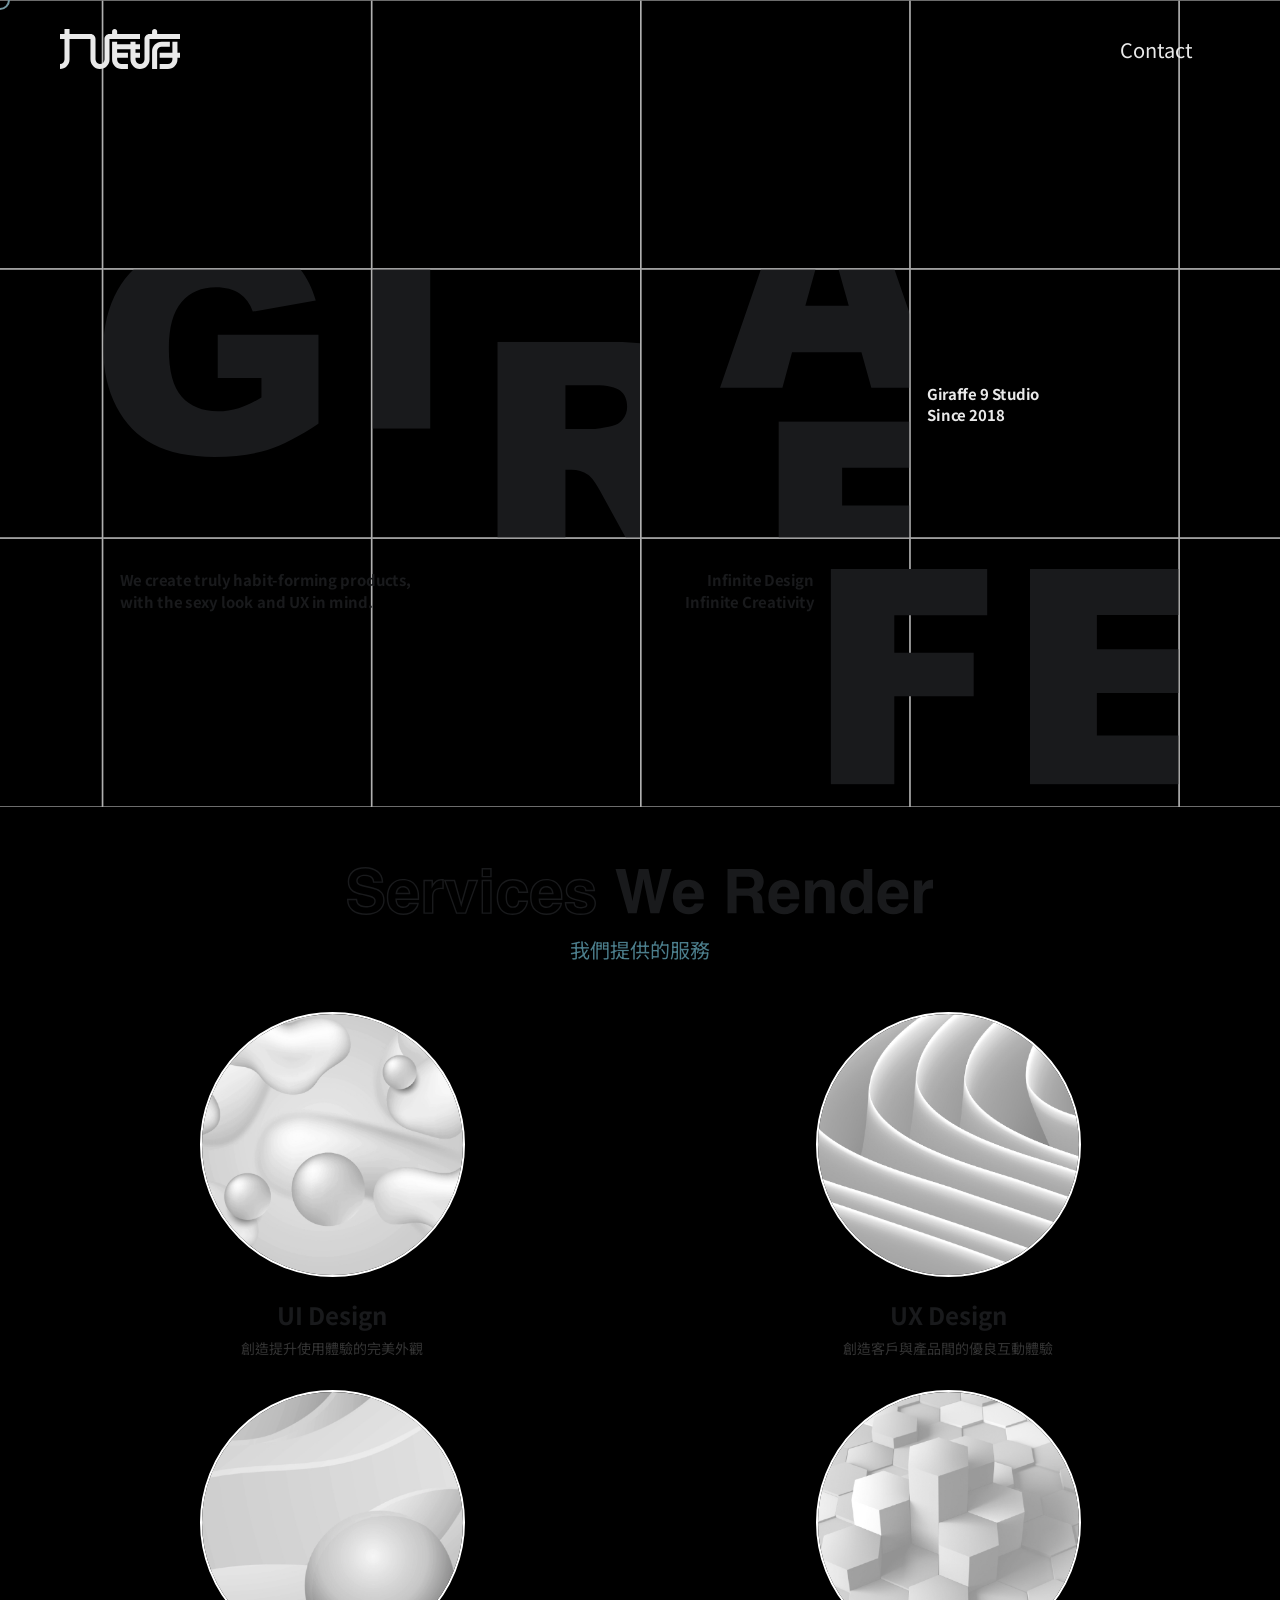
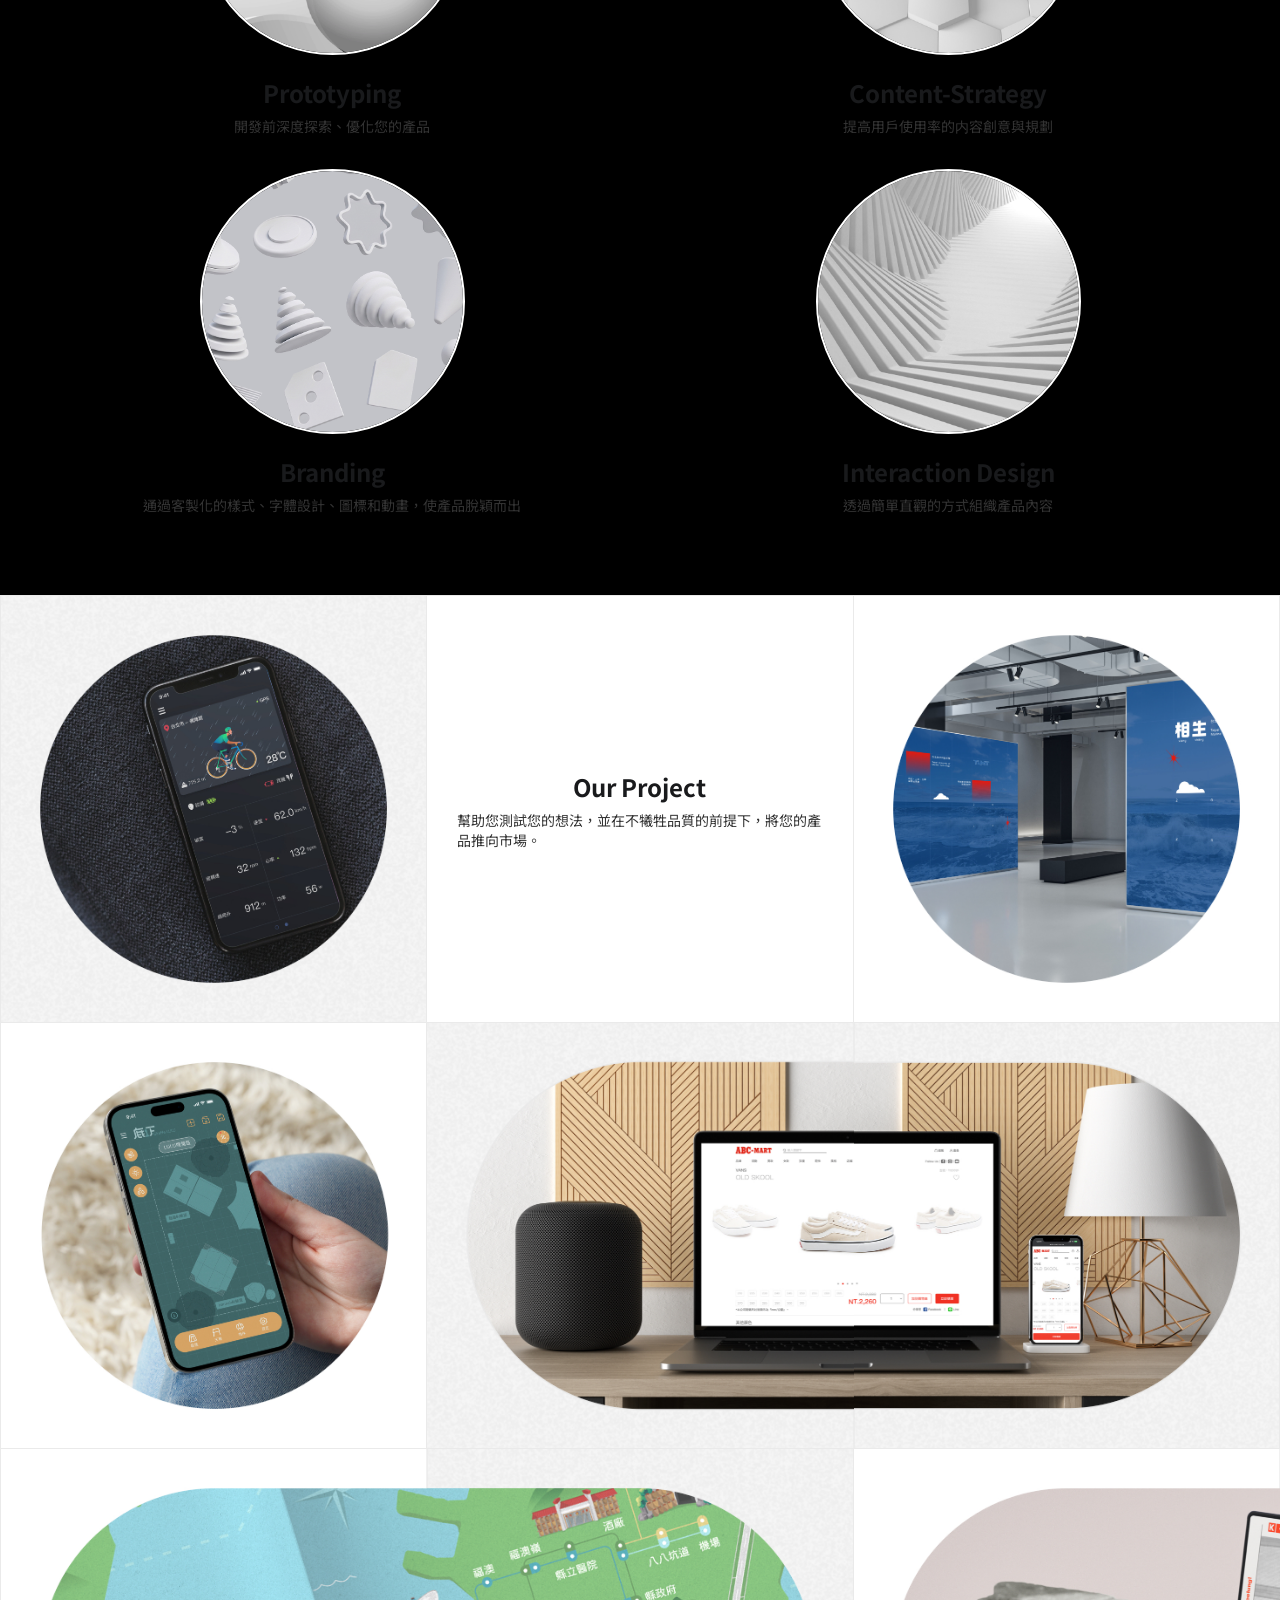
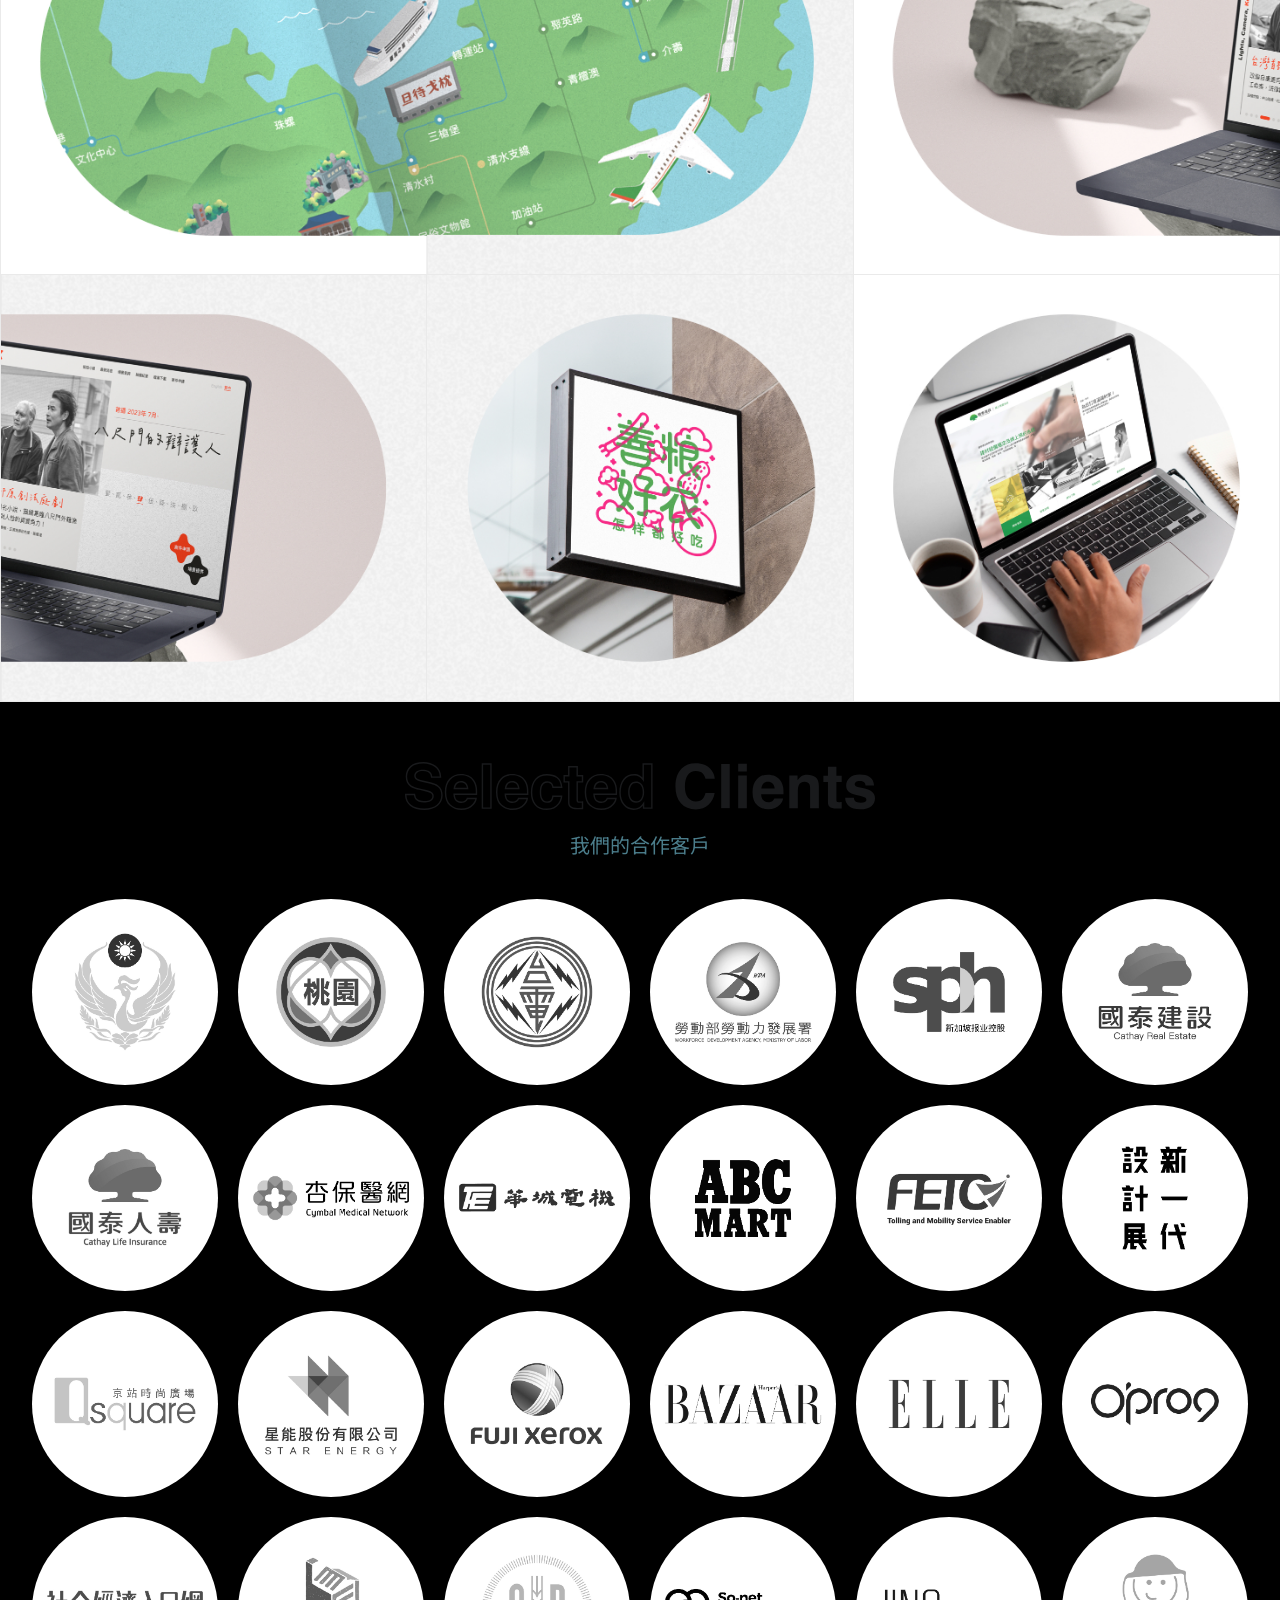
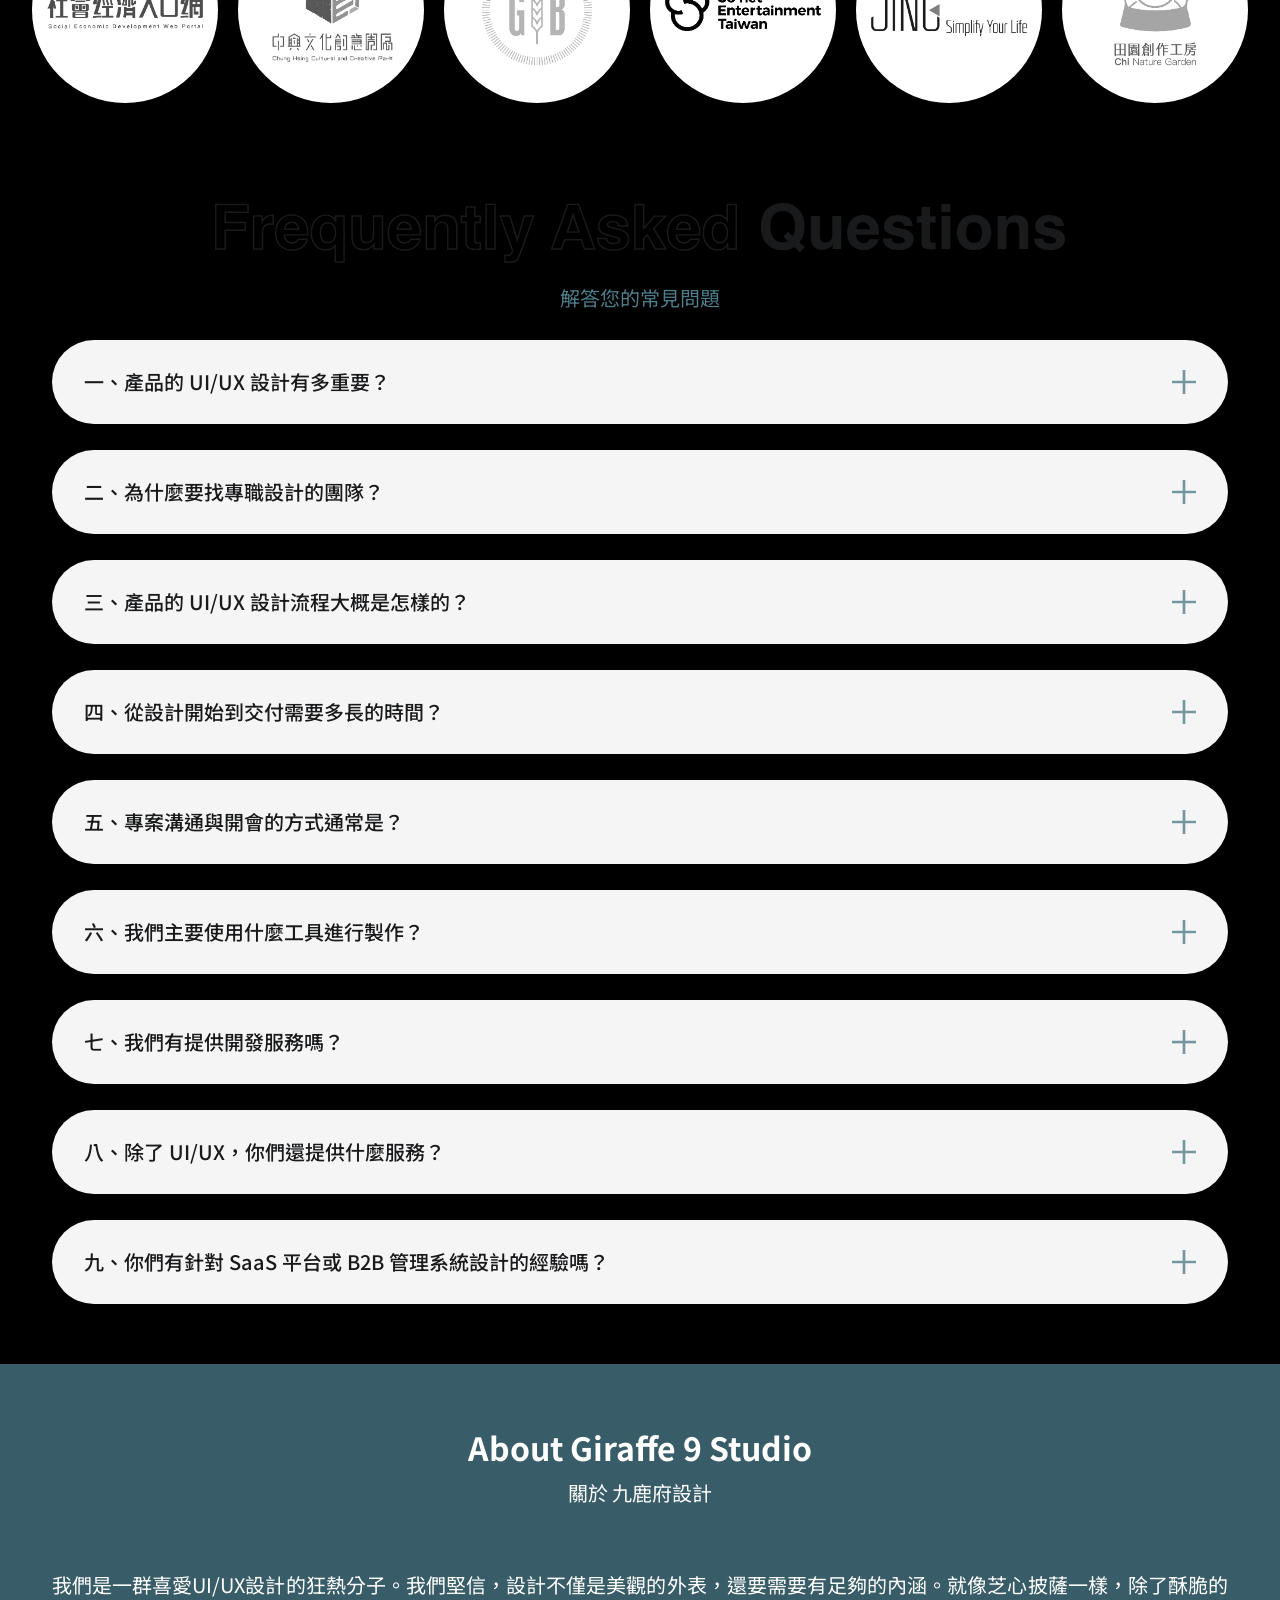
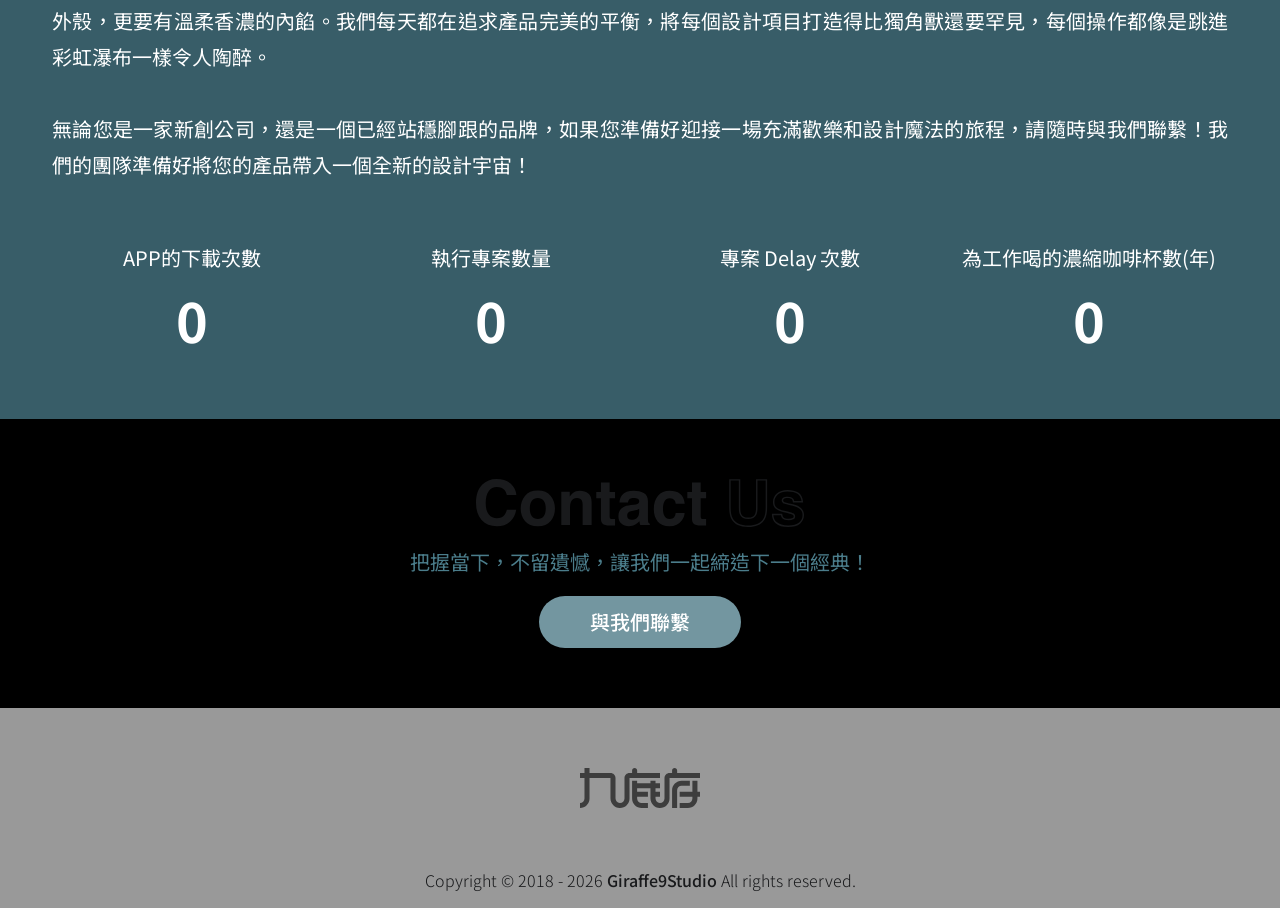
==== commit 69f6dd11: "接上 Web3Forms 表單、調整導覽列隱藏 Project/About、加入 robots.txt 與 noindex" ====
--- a/index.html
+++ b/index.html
@@ -5,6 +5,14 @@
   <meta name="viewport" content="width=device-width, initial-scale=1.0">
   <meta name="google" content="notranslate">
   <title>Giraffe 9 Studio</title>
+  <meta name="description" content="Giraffe 9 Studio 九鹿府設計 - 專注於 UI/UX 設計、品牌視覺與數位產品體驗的設計工作室。">
+  <meta property="og:title" content="Giraffe 9 Studio | 九鹿府設計">
+  <meta property="og:description" content="專注於 UI/UX 設計、品牌視覺與數位產品體驗的設計工作室。">
+  <meta property="og:type" content="website">
+  <meta property="og:url" content="https://www.giraffe9studio.com/">
+  <meta property="og:image" content="https://www.giraffe9studio.com/images_videos/og_image.jpg">
+  <link rel="icon" type="image/svg+xml" href="images_videos/favicon.svg">
+  <link rel="icon" type="image/png" href="images_videos/favicon.png">
   <link rel="preconnect" href="https://fonts.googleapis.com">
   <link rel="preconnect" href="https://fonts.gstatic.com" crossorigin>
   <link href="https://fonts.googleapis.com/css2?family=Noto+Sans+TC:wght@300;400;500;700&display=swap" rel="stylesheet">
@@ -24,8 +32,6 @@
       <img src="images_videos/logo_white.svg" alt="Giraffe 9 Studio" width="120" height="40">
     </a>
     <nav class="header-nav">
-      <a href="works.html">Project</a>
-      <a href="about.html">About us</a>
       <a href="contact.html">Contact</a>
     </nav>
     <button class="menu-toggle" aria-label="開啟選單">
@@ -407,6 +413,10 @@
 
   </div>
 
+  <!-- Page Transition -->
+  <div class="page-transition"></div>
+  <div class="page-transition page-transition-2"></div>
+
   <!-- Custom Cursor -->
   <div class="cursor-dot"></div>
   <div class="cursor-tooltip"></div>
--- a/css/style.css
+++ b/css/style.css
@@ -1336,9 +1336,12 @@
   color: #FFFFFF;
   font-size: 20px;
   font-weight: 500;
+  font-family: var(--font-main);
   text-align: center;
   text-decoration: none;
   border-radius: 999px;
+  border: none;
+  cursor: pointer;
   transition: transform 0.2s ease, background 0.2s ease, box-shadow 0.2s ease;
 }
 
@@ -1551,17 +1554,28 @@
 /* ===== Contact Form Responsive ===== */
 @media (max-width: 1300px) {
   .contact-form-section {
-    padding: 60px 32px;
+    padding: 60px 32px 0;
+  }
+
+  .form-row {
+    flex-direction: column;
+    gap: 40px;
+  }
+
+  .form-row-2 .form-group-split {
+    flex-direction: row;
+    gap: 26px;
   }
 }
 
 @media (max-width: 767px) {
   .contact-form-section {
-    padding: 40px 16px;
-  }
-
-  .form-row {
+    padding: 40px 16px 0;
+  }
+
+  .form-row-2 .form-group-split {
     flex-direction: column;
+    gap: 40px;
   }
 
   .contact-form-title {
@@ -1691,3 +1705,90 @@
   -webkit-text-fill-color: #191A1C;
   font-size: 20px;
 }
+
+/* ===== Page Transition ===== */
+.page-transition {
+  position: fixed;
+  top: 0;
+  left: 0;
+  width: 100%;
+  height: 100%;
+  background: #FFFFFF;
+  z-index: 10000;
+  transform: translateY(0);
+  animation: reveal-up 0.4s ease-in-out 0.2s forwards;
+}
+
+.page-transition-2 {
+  background: #7396A0;
+  z-index: 9999;
+  animation-delay: 0.3s;
+}
+
+.page-transition.covering {
+  animation: cover-down 0.35s ease-in-out forwards;
+}
+
+.page-transition-2.covering {
+  animation: cover-down 0.35s ease-in-out 0.08s forwards;
+}
+
+@keyframes reveal-up {
+  0% { transform: translateY(0); border-radius: 0; }
+  100% { transform: translateY(-100%); border-radius: 0 0 100% 100%; }
+}
+
+@keyframes cover-down {
+  0% { transform: translateY(-100%); border-radius: 0 0 100% 100%; }
+  100% { transform: translateY(0); border-radius: 0; }
+}
+
+/* ===== Mobile Menu Open ===== */
+@media (max-width: 767px) {
+  .header-nav {
+    position: fixed;
+    top: 0;
+    left: 0;
+    width: 100%;
+    height: 100vh;
+    background: rgba(75, 125, 139, 0.7);
+    backdrop-filter: blur(20px);
+    -webkit-backdrop-filter: blur(20px);
+    display: flex;
+    flex-direction: column;
+    align-items: center;
+    justify-content: center;
+    gap: 40px;
+    opacity: 0;
+    visibility: hidden;
+    transition: opacity 0.3s ease, visibility 0.3s ease;
+  }
+
+  .header-nav.open {
+    opacity: 1;
+    visibility: visible;
+  }
+
+  .header-nav a {
+    font-size: 28px;
+    width: auto;
+    height: auto;
+    color: #FFFFFF;
+  }
+
+  .menu-toggle {
+    z-index: 101;
+  }
+
+  .menu-toggle.active span:nth-child(1) {
+    transform: rotate(45deg) translate(5px, 5px);
+  }
+
+  .menu-toggle.active span:nth-child(2) {
+    opacity: 0;
+  }
+
+  .menu-toggle.active span:nth-child(3) {
+    transform: rotate(-45deg) translate(5px, -5px);
+  }
+}
